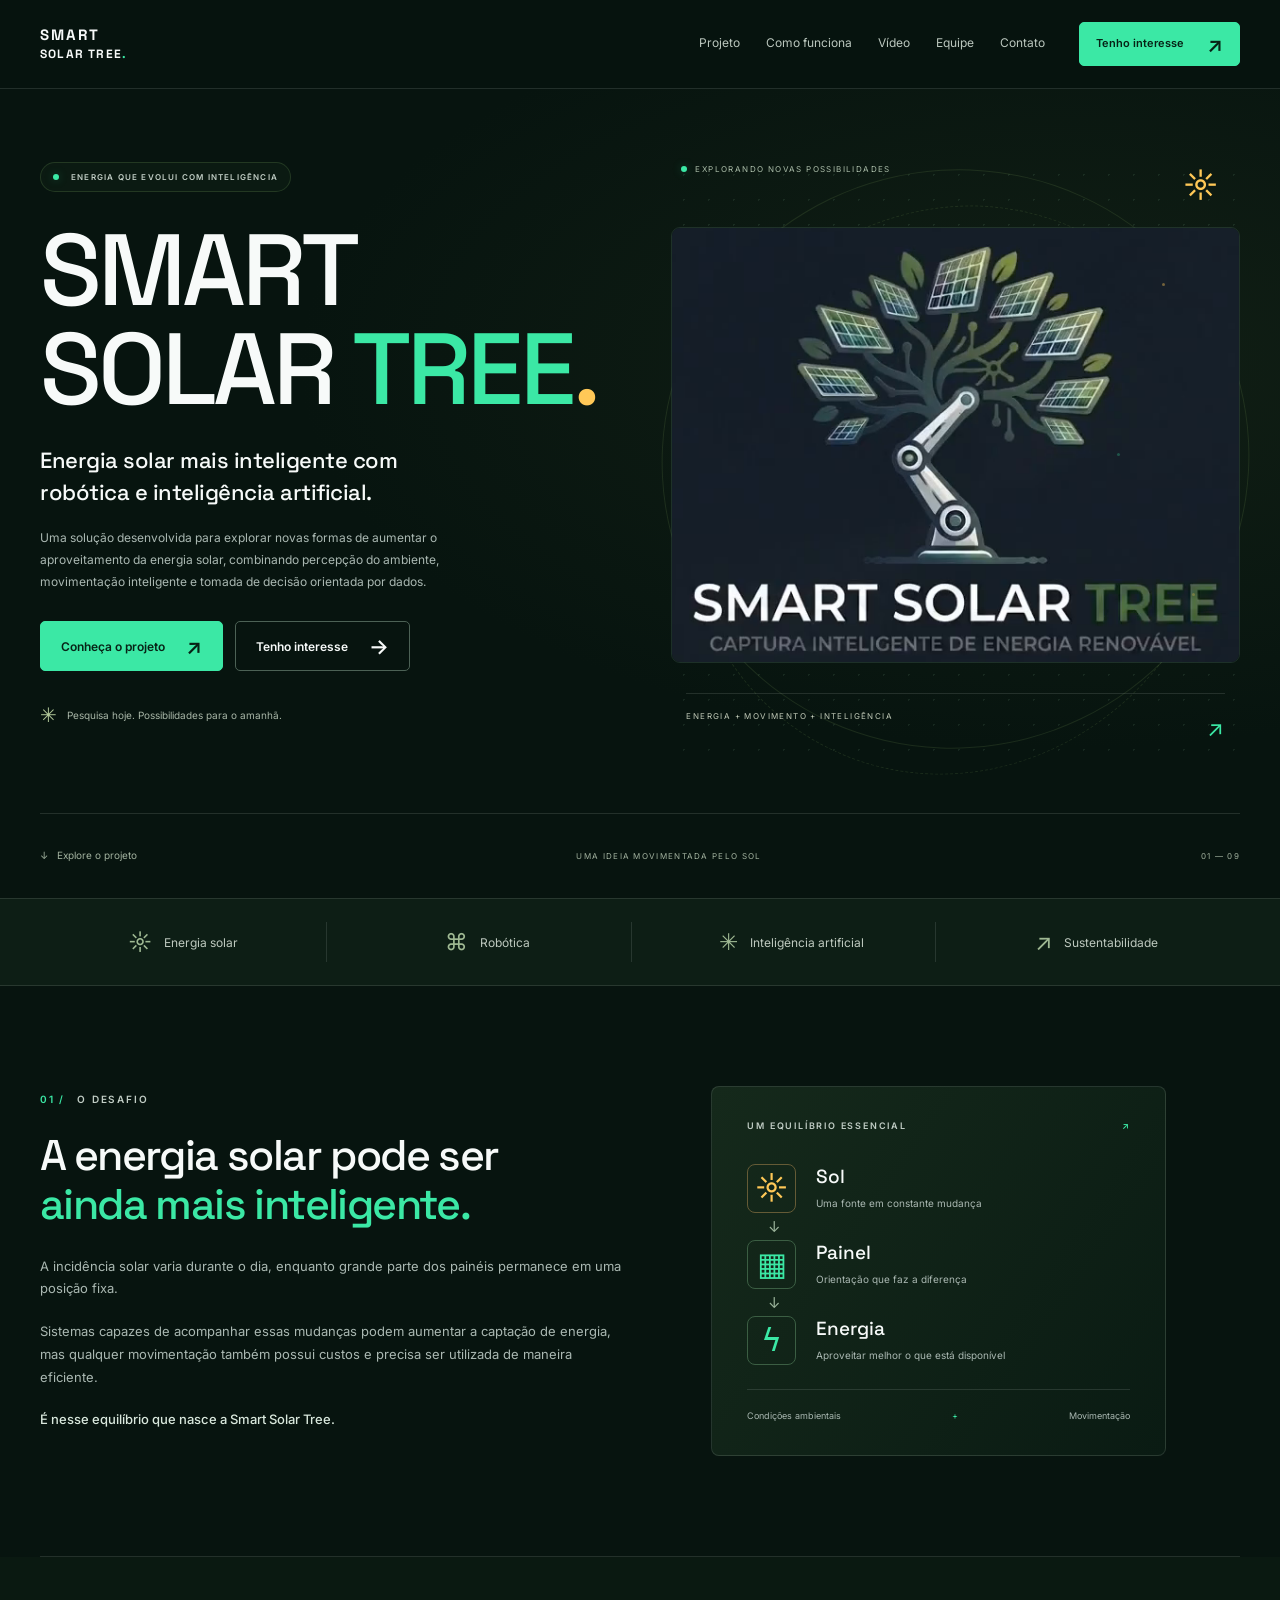
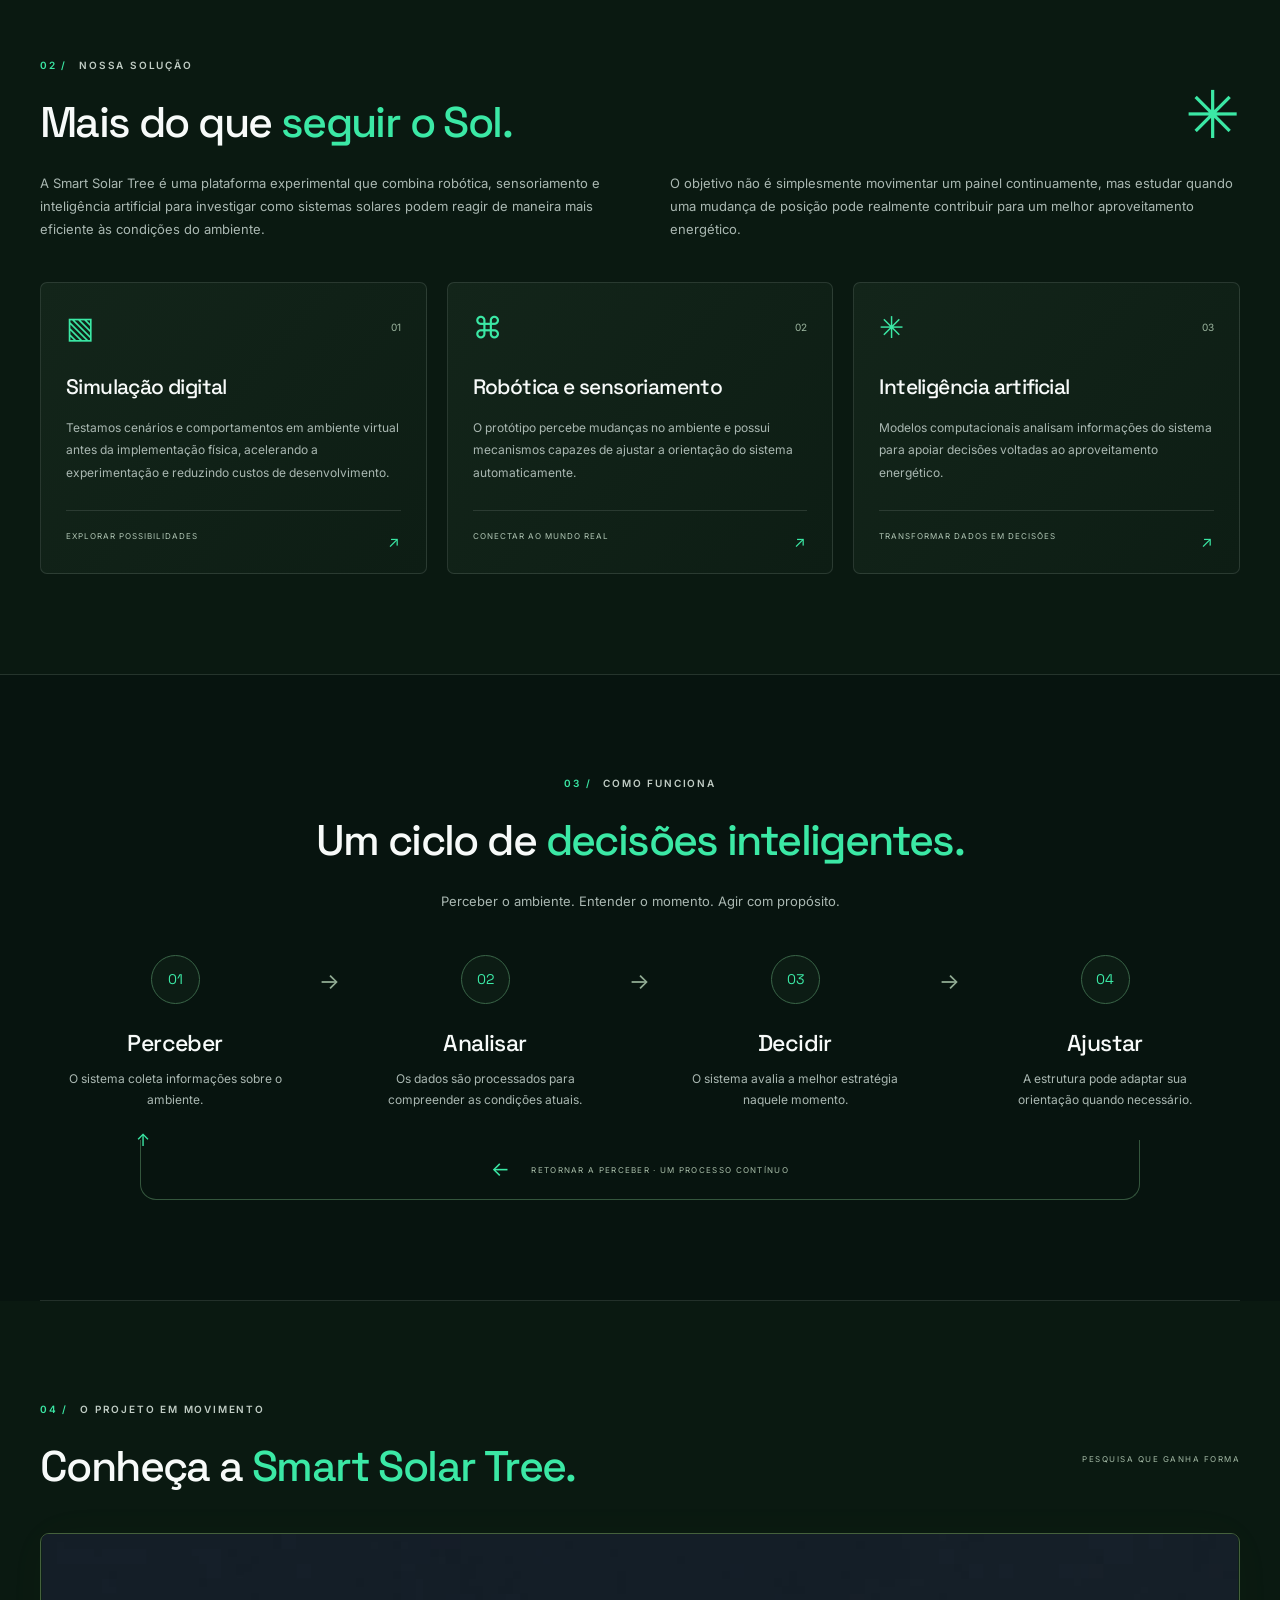
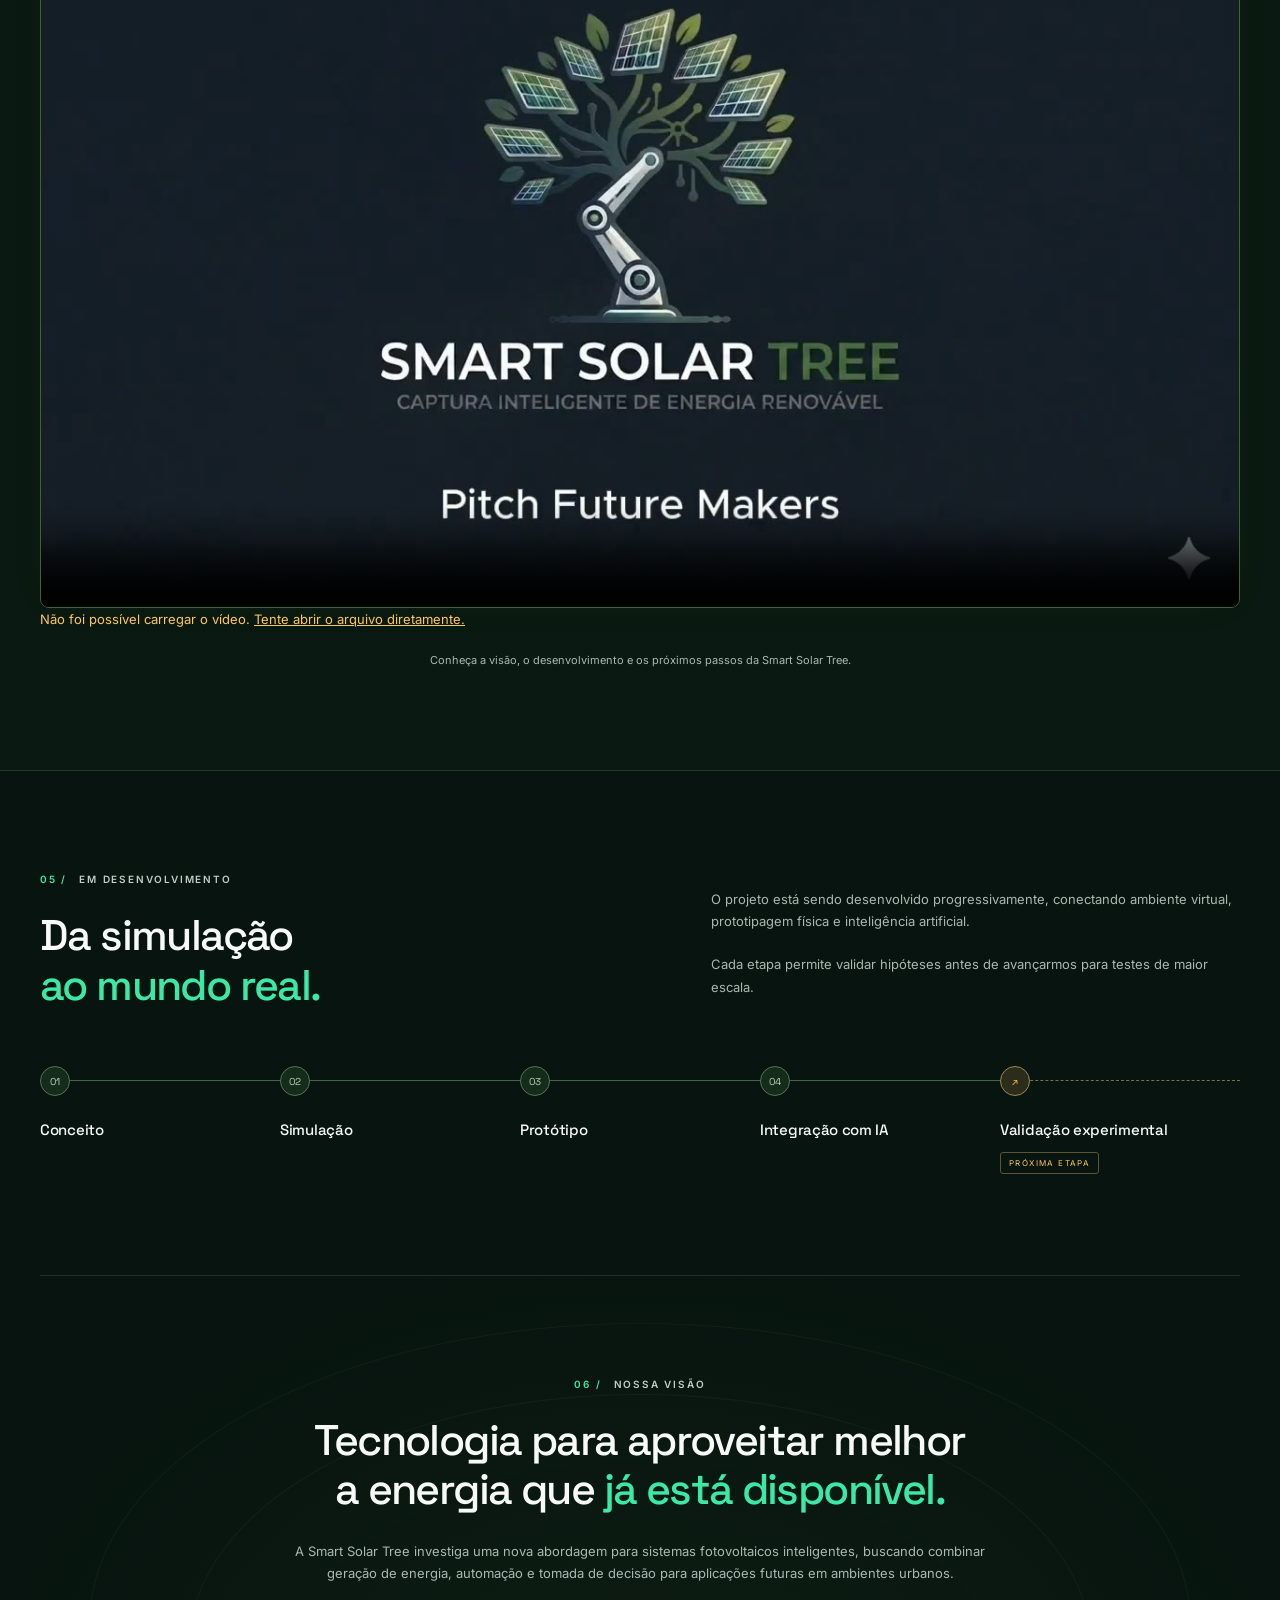
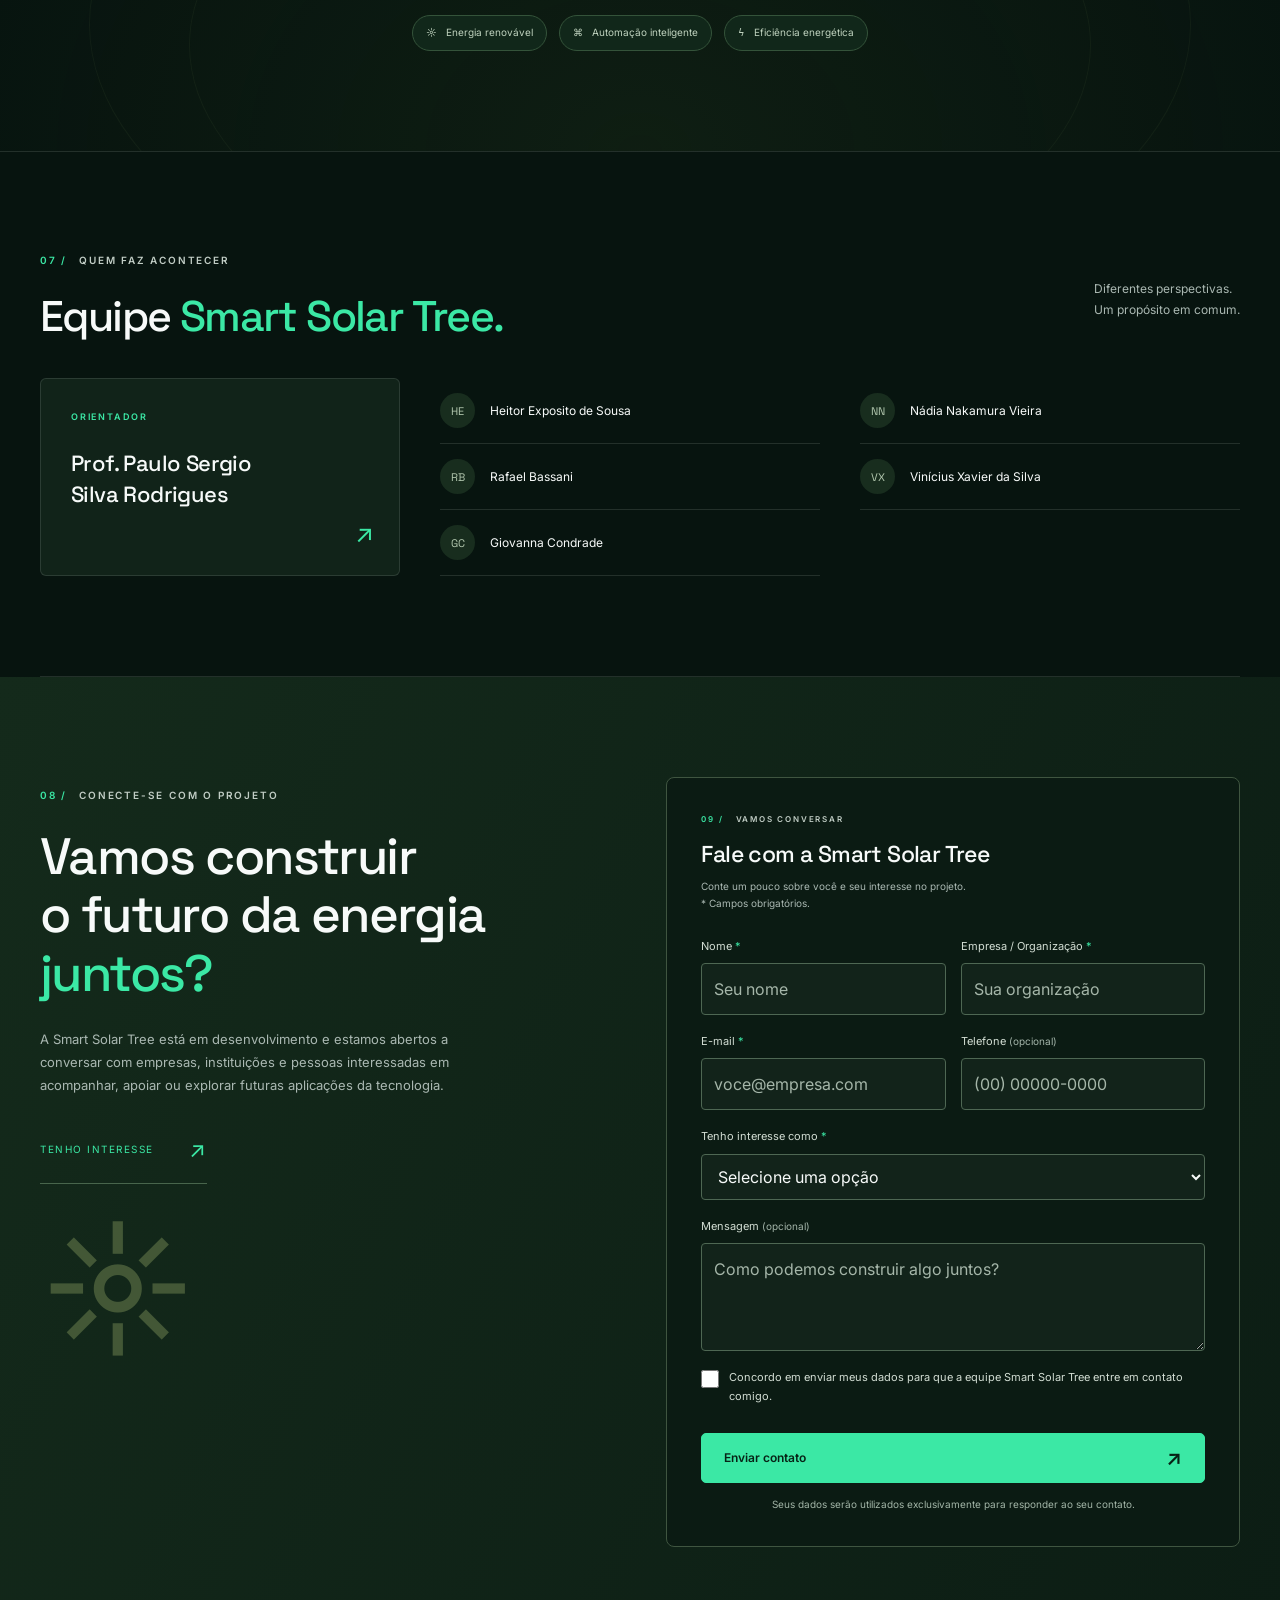
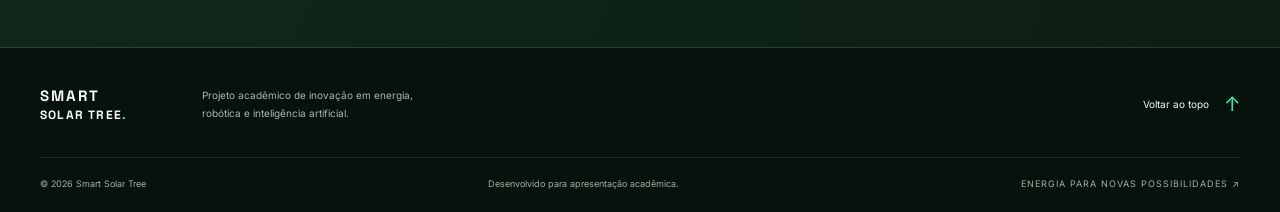
==== index.html @ 7d54960e "Adiciona landing page Smart Solar Tree" ====
<!doctype html><html lang="pt-BR"><head>
<meta name="robots" content="noindex">
<meta charset="utf-8"><meta name="viewport" content="width=device-width, initial-scale=1"><meta name="theme-color" content="#07140f"><title>Smart Solar Tree | Energia Solar Inteligente</title><meta name="description" content="Projeto de energia solar inteligente que combina robótica, sensoriamento e inteligência artificial."><meta property="og:title" content="Smart Solar Tree | Energia Solar Inteligente"><meta property="og:description" content="Energia solar mais inteligente com robótica e inteligência artificial."><meta property="og:type" content="website"><meta property="og:locale" content="pt_BR">
<link rel="preconnect" href="https://fonts.googleapis.com"><link rel="preconnect" href="https://fonts.gstatic.com" crossorigin><link href="https://fonts.googleapis.com/css2?family=Inter:wght@400;500;600;700&family=Space+Grotesk:wght@400;500;600;700&display=swap" rel="stylesheet"><link rel="stylesheet" href="styles.css"><script src="script.js" defer></script></head><body>
<a class="skip-link" href="#conteudo">Pular para o conteúdo</a><header class="header"><div class="container header-inner"><a class="brand" href="#inicio" aria-label="Smart Solar Tree — início">SMART<span>SOLAR TREE<b>.</b></span></a><button class="menu-toggle" aria-expanded="false" aria-controls="menu" aria-label="Abrir menu" hidden><span></span><span></span></button><nav id="menu" aria-label="Navegação principal"><a href="#projeto">Projeto</a><a href="#como-funciona">Como funciona</a><a href="#video">Vídeo</a><a href="#equipe">Equipe</a><a href="#contato">Contato</a><a class="button" href="#formulario">Tenho interesse <span aria-hidden="true">↗</span></a></nav></div></header>
<main id="conteudo"><section class="hero" id="inicio"><div class="container hero-grid"><div class="hero-copy"><div class="eyebrow pill"><span class="status-dot"></span> ENERGIA QUE EVOLUI COM INTELIGÊNCIA</div><h1>SMART<br>SOLAR <em>TREE<span class="solar-dot">.</span></em></h1><h2>Energia solar mais inteligente com robótica e inteligência artificial.</h2><p>Uma solução desenvolvida para explorar novas formas de aumentar o aproveitamento da energia solar, combinando percepção do ambiente, movimentação inteligente e tomada de decisão orientada por dados.</p><div class="hero-actions"><a class="button" href="#projeto">Conheça o projeto <span aria-hidden="true">↗</span></a><a class="button outline" href="#formulario">Tenho interesse <span aria-hidden="true">→</span></a></div><div class="hero-note"><span aria-hidden="true">✳</span> Pesquisa hoje. Possibilidades para o amanhã.</div></div><div class="hero-art"><div class="art-label"><span class="status-dot"></span> EXPLORANDO NOVAS POSSIBILIDADES</div><div class="orbit"></div><div class="orbit second"></div><span class="sun" aria-hidden="true">☼</span><img src="assets/logo.png" alt="Logo original Smart Solar Tree: árvore de painéis solares com braço robótico. Captura inteligente de energia renovável." width="600" height="460" fetchpriority="high"><div class="art-caption"><span>ENERGIA + MOVIMENTO + INTELIGÊNCIA</span><span aria-hidden="true">↗</span></div></div></div><div class="container hero-bottom"><a href="#projeto">↓ &nbsp; Explore o projeto</a><span>UMA IDEIA MOVIMENTADA PELO SOL</span><span>01 — 09</span></div></section>
<div class="principles"><div class="container"><span><i aria-hidden="true">☼</i> Energia solar</span><span><i aria-hidden="true">⌘</i> Robótica</span><span><i aria-hidden="true">✳</i> Inteligência artificial</span><span><i aria-hidden="true">↗</i> Sustentabilidade</span></div></div>
<section class="section container split" id="projeto"><div data-reveal><div class="eyebrow"><span>01 /</span> O DESAFIO</div><h2>A energia solar pode ser<br><em>ainda mais inteligente.</em></h2><p>A incidência solar varia durante o dia, enquanto grande parte dos painéis permanece em uma posição fixa.</p><p>Sistemas capazes de acompanhar essas mudanças podem aumentar a captação de energia, mas qualquer movimentação também possui custos e precisa ser utilizada de maneira eficiente.</p><p class="highlight">É nesse equilíbrio que nasce a Smart Solar Tree.</p></div><div class="diagram" data-reveal><div class="eyebrow">UM EQUILÍBRIO ESSENCIAL <span>↗</span></div><div class="node"><span class="node-icon yellow" aria-hidden="true">☼</span><div><strong>Sol</strong><small>Uma fonte em constante mudança</small></div></div><div class="diagram-arrow" aria-hidden="true">↓</div><div class="node"><span class="node-icon" aria-hidden="true">▦</span><div><strong>Painel</strong><small>Orientação que faz a diferença</small></div></div><div class="diagram-arrow" aria-hidden="true">↓</div><div class="node"><span class="node-icon" aria-hidden="true">ϟ</span><div><strong>Energia</strong><small>Aproveitar melhor o que está disponível</small></div></div><div class="diagram-foot">Condições ambientais <span>+</span> Movimentação</div><p class="sr-only">Condições ambientais e movimentação influenciam o resultado.</p></div></section>
<section class="section shaded" id="solucao"><div class="container"><div class="section-heading" data-reveal><div><div class="eyebrow"><span>02 /</span> NOSSA SOLUÇÃO</div><h2>Mais do que <em>seguir o Sol.</em></h2></div><span class="section-symbol" aria-hidden="true">✳</span></div><div class="solution-intro" data-reveal><p>A Smart Solar Tree é uma plataforma experimental que combina robótica, sensoriamento e inteligência artificial para investigar como sistemas solares podem reagir de maneira mais eficiente às condições do ambiente.</p><p>O objetivo não é simplesmente movimentar um painel continuamente, mas estudar quando uma mudança de posição pode realmente contribuir para um melhor aproveitamento energético.</p></div><div class="cards"><article class="card" data-reveal><div class="card-top"><span aria-hidden="true">▧</span><small>01</small></div><h3>Simulação digital</h3><p>Testamos cenários e comportamentos em ambiente virtual antes da implementação física, acelerando a experimentação e reduzindo custos de desenvolvimento.</p><div class="card-tag">EXPLORAR POSSIBILIDADES <span>↗</span></div></article><article class="card" data-reveal><div class="card-top"><span aria-hidden="true">⌘</span><small>02</small></div><h3>Robótica e sensoriamento</h3><p>O protótipo percebe mudanças no ambiente e possui mecanismos capazes de ajustar a orientação do sistema automaticamente.</p><div class="card-tag">CONECTAR AO MUNDO REAL <span>↗</span></div></article><article class="card" data-reveal><div class="card-top"><span aria-hidden="true">✳</span><small>03</small></div><h3>Inteligência artificial</h3><p>Modelos computacionais analisam informações do sistema para apoiar decisões voltadas ao aproveitamento energético.</p><div class="card-tag">TRANSFORMAR DADOS EM DECISÕES <span>↗</span></div></article></div></div></section>
<section class="section container" id="como-funciona"><div class="center" data-reveal><div class="eyebrow"><span>03 /</span> COMO FUNCIONA</div><h2>Um ciclo de <em>decisões inteligentes.</em></h2><p>Perceber o ambiente. Entender o momento. Agir com propósito.</p></div><div class="cycle" data-reveal><ol><li><span class="step-number">01</span><h3>Perceber</h3><p>O sistema coleta informações sobre o ambiente.</p></li><li><span class="step-number">02</span><h3>Analisar</h3><p>Os dados são processados para compreender as condições atuais.</p></li><li><span class="step-number">03</span><h3>Decidir</h3><p>O sistema avalia a melhor estratégia naquele momento.</p></li><li><span class="step-number">04</span><h3>Ajustar</h3><p>A estrutura pode adaptar sua orientação quando necessário.</p></li></ol><div class="cycle-return"><span aria-hidden="true">←</span> RETORNAR A PERCEBER · UM PROCESSO CONTÍNUO</div></div></section>
<section class="section shaded" id="video"><div class="container"><div class="section-heading" data-reveal><div><div class="eyebrow"><span>04 /</span> O PROJETO EM MOVIMENTO</div><h2>Conheça a <em>Smart Solar Tree.</em></h2></div><span class="small-label">PESQUISA QUE GANHA FORMA</span></div><div class="video-frame" data-reveal><video id="project-video" controls preload="metadata" playsinline poster="assets/images/video-poster.jpg" aria-label="Vídeo de apresentação da Smart Solar Tree"><source src="assets/smart-solar-tree.mp4" type="video/mp4">Seu navegador não suporta vídeo HTML5. <a href="assets/smart-solar-tree.mp4">Abra o vídeo.</a></video></div><p id="video-error" role="status" hidden>Não foi possível carregar o vídeo. <a href="assets/smart-solar-tree.mp4">Tente abrir o arquivo diretamente.</a></p><p class="video-caption">Conheça a visão, o desenvolvimento e os próximos passos da Smart Solar Tree.</p></div></section>
<section class="section container" id="desenvolvimento"><div class="split" data-reveal><div><div class="eyebrow"><span>05 /</span> EM DESENVOLVIMENTO</div><h2>Da simulação<br><em>ao mundo real.</em></h2></div><div><p>O projeto está sendo desenvolvido progressivamente, conectando ambiente virtual, prototipagem física e inteligência artificial.</p><p>Cada etapa permite validar hipóteses antes de avançarmos para testes de maior escala.</p></div></div><ol class="timeline" data-reveal><li><span>01</span><h3>Conceito</h3></li><li><span>02</span><h3>Simulação</h3></li><li><span>03</span><h3>Protótipo</h3></li><li><span>04</span><h3>Integração com IA</h3></li><li class="next"><span>↗</span><h3>Validação experimental</h3><small>PRÓXIMA ETAPA</small></li></ol></section>
<section class="vision section"><div class="container center" data-reveal><div class="eyebrow"><span>06 /</span> NOSSA VISÃO</div><h2>Tecnologia para aproveitar melhor<br>a energia que <em>já está disponível.</em></h2><p>A Smart Solar Tree investiga uma nova abordagem para sistemas fotovoltaicos inteligentes, buscando combinar geração de energia, automação e tomada de decisão para aplicações futuras em ambientes urbanos.</p><div class="vision-tags"><span>☼ &nbsp; Energia renovável</span><span>⌘ &nbsp; Automação inteligente</span><span>ϟ &nbsp; Eficiência energética</span></div></div></section>
<section class="section container" id="equipe"><div class="section-heading" data-reveal><div><div class="eyebrow"><span>07 /</span> QUEM FAZ ACONTECER</div><h2>Equipe <em>Smart Solar Tree.</em></h2></div><p class="team-subtitle">Diferentes perspectivas.<br>Um propósito em comum.</p></div><div class="team-grid" data-reveal><div class="advisor"><span class="eyebrow">ORIENTADOR</span><h3>Prof. Paulo Sergio<br>Silva Rodrigues</h3><span class="advisor-mark" aria-hidden="true">↗</span></div><ul class="members"><li><span aria-hidden="true">HE</span>Heitor Exposito de Sousa</li><li><span aria-hidden="true">NN</span>Nádia Nakamura Vieira</li><li><span aria-hidden="true">RB</span>Rafael Bassani</li><li><span aria-hidden="true">VX</span>Vinícius Xavier da Silva</li><li><span aria-hidden="true">GC</span>Giovanna Condrade</li></ul></div></section>
<section class="section contact-section" id="contato"><div class="container contact-grid"><div class="contact-copy" data-reveal><div class="eyebrow"><span>08 /</span> CONECTE-SE COM O PROJETO</div><h2>Vamos construir<br>o futuro da energia<br><em>juntos?</em></h2><p>A Smart Solar Tree está em desenvolvimento e estamos abertos a conversar com empresas, instituições e pessoas interessadas em acompanhar, apoiar ou explorar futuras aplicações da tecnologia.</p><a class="contact-link" href="#formulario">TENHO INTERESSE <span aria-hidden="true">↗</span></a><div class="contact-decoration" aria-hidden="true">☼</div></div>
<form id="formulario" action="https://formsubmit.co/optimizasavings@gmail.com" method="POST" class="contact-form"><div class="eyebrow"><span>09 /</span> VAMOS CONVERSAR</div><h3>Fale com a Smart Solar Tree</h3><p class="form-note">Conte um pouco sobre você e seu interesse no projeto.<br>* Campos obrigatórios.</p><input type="hidden" name="_subject" value="Novo contato - Smart Solar Tree"><input type="hidden" name="_template" value="table"><input type="hidden" name="_captcha" value="false"><div class="honeypot" aria-hidden="true"><label for="website">Deixe este campo vazio</label><input id="website" name="_honey" type="text" tabindex="-1" autocomplete="off"></div>
<div class="form-row"><div class="field"><label for="nome">Nome <span>*</span></label><input id="nome" name="Nome" autocomplete="name" placeholder="Seu nome" required maxlength="120"></div><div class="field"><label for="empresa">Empresa / Organização <span>*</span></label><input id="empresa" name="Organização" autocomplete="organization" placeholder="Sua organização" required maxlength="160"></div></div>
<div class="form-row"><div class="field"><label for="email">E-mail <span>*</span></label><input id="email" type="email" name="email" autocomplete="email" placeholder="voce@empresa.com" required maxlength="254"></div><div class="field"><label for="telefone">Telefone <small>(opcional)</small></label><input id="telefone" type="tel" name="Telefone" autocomplete="tel" placeholder="(00) 00000-0000" maxlength="30"></div></div>
<div class="field"><label for="interesse">Tenho interesse como <span>*</span></label><select id="interesse" name="Interesse" required><option value="" disabled selected>Selecione uma opção</option><option value="Parceiro">Parceiro</option><option value="Cliente">Cliente</option></select></div><div class="field"><label for="mensagem">Mensagem <small>(opcional)</small></label><textarea id="mensagem" name="Mensagem" rows="3" placeholder="Como podemos construir algo juntos?" maxlength="5000"></textarea></div>
<label class="consent" for="consentimento"><input type="checkbox" id="consentimento" name="Consentimento" value="Autorizo contato da equipe Smart Solar Tree" required><span>Concordo em enviar meus dados para que a equipe Smart Solar Tree entre em contato comigo.</span></label><button class="button submit-button" type="submit"><span>Enviar contato</span><span aria-hidden="true">↗</span></button><p class="privacy-note">Seus dados serão utilizados exclusivamente para responder ao seu contato.</p><p id="form-status" role="status" aria-live="polite" tabindex="-1" hidden></p></form></div></section>
</main><footer class="footer"><div class="container"><div class="footer-main"><a class="brand" href="#inicio">SMART<span>SOLAR TREE<b>.</b></span></a><p>Projeto acadêmico de inovação em energia,<br>robótica e inteligência artificial.</p><a class="back-top" href="#inicio">Voltar ao topo <span aria-hidden="true">↑</span></a></div><div class="footer-bottom"><span>© <span id="year">2026</span> Smart Solar Tree</span><span>Desenvolvido para apresentação acadêmica.</span><span>ENERGIA PARA NOVAS POSSIBILIDADES ↗</span></div></div></footer></body></html>
---- styles.css ----
﻿/* Identidade e layout mobile-first. Sem dependências de CSS. */
:root{--bg:#07140f;--green:#3be8a5;--yellow:#ffc857;--text:#f7faf9;--muted:#aab8b2;--line:#aab8b22b;--heading:'Space Grotesk',sans-serif}*{box-sizing:border-box}html{scroll-behavior:smooth;scroll-padding-top:100px}body{margin:0;background:var(--bg);color:var(--text);font:15px/1.75 'Inter',sans-serif}a{color:inherit;text-decoration:none}button,input,select,textarea{font:inherit}button{cursor:pointer}img,video{max-width:100%;display:block}button:disabled{cursor:wait;opacity:.65}::selection{background:var(--green);color:var(--bg)}:focus-visible{outline:2px solid var(--yellow);outline-offset:5px}[hidden]{display:none!important}.container{width:min(1200px,calc(100% - 40px));margin-inline:auto}.section{padding-block:76px;border-bottom:1px solid var(--line)}h1,h2,h3,p{margin-top:0}h1,h2,h3{font-family:var(--heading);line-height:1.15}h2{font-size:clamp(30px,3.35vw,45px);font-weight:500;letter-spacing:-1.6px;margin-bottom:25px}h3{font-size:22px;font-weight:500;letter-spacing:-.6px}p{color:var(--muted);margin-bottom:20px}em{font-style:normal;color:var(--green)}.eyebrow{font-size:10px;letter-spacing:1.8px;font-weight:600;display:flex;align-items:center;gap:12px;margin-bottom:23px;color:#c1cdc5}.eyebrow>span{color:var(--green)}.button{display:inline-flex;align-items:center;justify-content:space-between;gap:23px;min-height:50px;padding:12px 22px;background:var(--green);color:#072316;border:1px solid var(--green);border-radius:5px;font-weight:600;font-size:13px;transition:background .2s,transform .2s,box-shadow .2s}.button:hover{background:#77efbb;box-shadow:0 0 24px #3be8a51a;transform:translateY(-2px)}.button span[aria-hidden]{font-size:21px;line-height:1}.outline{background:transparent;color:var(--text);border-color:#4c6155}.outline:hover{background:#172e20}.skip-link{position:fixed;top:-100px;left:20px;padding:12px;background:var(--yellow);color:#07140f;z-index:100}.skip-link:focus{top:10px}.sr-only{position:absolute;width:1px;height:1px;overflow:hidden;clip-path:inset(50%)}
/* Navegação */
.header{position:sticky;top:0;z-index:30;border-bottom:1px solid var(--line);background:#07140ff5;backdrop-filter:blur(12px)}.header-inner{min-height:84px;display:flex;align-items:center;justify-content:space-between;flex-wrap:wrap}.brand{font:700 15px/1.1 var(--heading);letter-spacing:2px}.brand>span{display:block;font-size:12px;letter-spacing:1.2px;margin-top:5px}.brand b{color:var(--green)}.menu-toggle{width:44px;height:44px;background:transparent;border:1px solid var(--line);border-radius:4px;display:grid;place-content:center;gap:6px}.menu-toggle span{height:1px;width:19px;background:var(--text);transition:transform .2s}.menu-toggle[aria-expanded=true] span:first-child{transform:translateY(3.5px) rotate(45deg)}.menu-toggle[aria-expanded=true] span:last-child{transform:translateY(-3.5px) rotate(-45deg)}nav{width:100%;display:flex;flex-direction:column;gap:5px;padding:15px 0 22px}nav>a{padding:10px 0;color:#bbc7be;font-size:12px;min-height:44px}nav>a:hover{color:var(--green)}nav .button{color:#072316;padding:9px 16px;margin-top:8px}body.js nav:not(.is-open){display:none}
/* Hero: o logo original mantém cores e proporções. */
.hero{position:relative;overflow:hidden;background:radial-gradient(ellipse at 83% 34%,#26352055,transparent 51%)}.hero-grid{display:grid;gap:18px;padding-top:49px}.pill{border:1px solid #46663d66;background:#18301c44;border-radius:30px;padding:7px 11px;width:fit-content;font-size:8px;letter-spacing:1.2px}.status-dot{display:inline-block;width:6px;height:6px;background:var(--green);border-radius:50%;box-shadow:0 0 10px #3be8a540;flex-shrink:0}.hero h1{font-size:clamp(58px,7.9vw,105px);font-weight:500;line-height:.98;letter-spacing:-4px;margin:29px 0 26px}.solar-dot{color:var(--yellow)}.hero h2{font-size:21px;line-height:1.45;letter-spacing:-.5px;max-width:470px;margin-bottom:18px}.hero-copy>p{font-size:13px;line-height:1.85;max-width:465px}.hero-actions{display:flex;gap:12px;flex-wrap:wrap;margin-top:28px}.hero-actions .button{padding-inline:16px;font-size:12px;gap:13px}.hero-note{margin-top:27px;color:#a8b6a7;font-size:10px;display:flex;align-items:center;gap:10px}.hero-note>span{color:#b1c798;font-size:20px}.hero-art{position:relative;min-width:0;align-self:center;margin-top:25px;padding:55px 0 10px;background-image:radial-gradient(#78a78422 1px,transparent 1px);background-size:25px 25px}.hero-art>img{position:relative;width:100%;height:auto;border-radius:9px;border:1px solid #3d574c66}.art-label{font-size:8px;letter-spacing:1.4px;display:flex;gap:8px;align-items:center;position:absolute;top:0;left:10px;color:#abbda9}.art-caption{position:relative;display:flex;justify-content:space-between;border-top:1px solid var(--line);padding-top:15px;margin:30px 15px 0;font-size:8px;letter-spacing:1.4px;color:#c0c9b7}.art-caption>span:last-child{font-size:22px;color:var(--green)}.orbit{position:absolute;inset:8px -10px 10px;border:1px solid #7395542e;border-radius:50%;transform:rotate(-20deg);pointer-events:none}.orbit.second{inset:40px 17px -20px;transform:rotate(25deg);border-style:dashed}.sun{position:absolute;right:22px;top:6px;color:var(--yellow);font-size:34px;line-height:1}.hero-bottom{border-top:1px solid var(--line);display:flex;align-items:center;justify-content:space-between;margin-top:40px;padding-block:20px;font-size:8px;letter-spacing:1.3px;color:#a2b29f}.hero-bottom a{font-size:10px;letter-spacing:0;display:flex;align-items:center;min-height:44px}.hero-bottom>span:nth-child(2){display:none}.principles{border-block:1px solid var(--line);background:#0d1e15}.principles .container{display:grid;grid-template-columns:1fr 1fr;gap:17px;padding-block:23px}.principles .container>span{font-size:11px;color:#bec9bf;display:flex;align-items:center;gap:12px}.principles i{font-style:normal;color:#9fb993;font-size:23px}
/* Cards e representações conceituais */
.split{display:grid;gap:35px}.highlight{color:#d9e8dd;font-weight:500}.diagram{border:1px solid var(--line);border-radius:8px;background:linear-gradient(125deg,#15291b,#0a1b13);padding:27px}.diagram>.eyebrow{justify-content:space-between;margin-bottom:30px;font-size:9px}.node{display:flex;gap:20px;align-items:center}.node-icon{width:49px;height:49px;display:grid;place-content:center;border:1px solid #3b5e43;border-radius:8px;color:var(--green);font-size:32px;flex-shrink:0}.node-icon.yellow{color:var(--yellow);border-color:#655b36}.node strong{display:block;font:500 19px var(--heading)}.node small{display:block;font-size:10px;color:var(--muted);margin-top:6px}.diagram-arrow{margin:3px 0 3px 21px;color:#9bb49b;line-height:1.4}.diagram-foot{border-top:1px solid var(--line);margin-top:24px;padding-top:18px;color:var(--muted);font-size:9px;display:flex;justify-content:space-between;gap:8px}.diagram-foot span{color:var(--green)}.shaded{background:#0a1911}.section-heading{display:flex;justify-content:space-between;gap:22px;align-items:center}.section-symbol{font-size:66px;color:var(--green);display:none}.solution-intro{display:grid;margin-bottom:22px}.cards{display:grid;gap:16px}.card{padding:29px 25px 0;background:linear-gradient(130deg,#13251a,#0d1d14);border:1px solid var(--line);border-radius:7px;display:flex;flex-direction:column;transition:border-color .2s,transform .2s}.card:hover{transform:translateY(-4px);border-color:#467555}.card-top{display:flex;justify-content:space-between;align-items:center;margin-bottom:33px;color:#9cb59f}.card-top>span{color:var(--green);font-size:30px;line-height:1}.card-top small{font-size:10px}.card h3{font-size:21px;margin-bottom:17px}.card p{font-size:12px;line-height:1.9;margin-bottom:25px}.card-tag{margin-top:auto;border-top:1px solid var(--line);padding-block:18px;display:flex;justify-content:space-between;gap:8px;font-size:8px;letter-spacing:1px;color:#b0c5b4}.card-tag span{font-size:15px;color:var(--green)}.center{text-align:center}.center .eyebrow{justify-content:center}.center>p{font-size:13px}.cycle{margin-top:42px}.cycle ol{list-style:none;margin:0;padding:0;display:grid;gap:29px}.cycle li{position:relative;padding:0 0 0 60px}.step-number{position:absolute;left:0;top:0;width:40px;height:40px;border:1px solid #3a6548;border-radius:50%;color:var(--green);display:grid;place-content:center;font:14px var(--heading);background:#0c1c14}.cycle li:not(:last-child):after{content:'↓';position:absolute;left:16px;top:54px;color:#92ad95}.cycle h3{margin-bottom:12px}.cycle p{font-size:12px;max-width:220px}.cycle-return{position:relative;border:1px solid #34563d;border-top:0;border-radius:0 0 16px 16px;margin:8px 20px 0;padding:12px 17px;display:flex;gap:20px;justify-content:center;align-items:center;color:#a8bda8;font-size:8px;letter-spacing:1.3px}.cycle-return:before{content:'↑';position:absolute;left:-5px;top:-14px;color:var(--green);font-size:17px}.cycle-return>span{color:var(--green);font-size:20px}.small-label{font-size:8px;letter-spacing:1.5px;color:#a4baa6;display:none}.video-frame{aspect-ratio:16/9;background:#0d2117;border:1px solid #45613c;border-radius:9px;overflow:hidden;box-shadow:0 0 50px #b8c05c06;margin-top:17px}.video-frame video{width:100%;height:100%;object-fit:contain}.video-caption{font-size:11px;text-align:center;margin:18px 0 0}#video-error{font-size:13px;color:var(--yellow)}#video-error a{text-decoration:underline}
.timeline{list-style:none;margin:32px 0 0;padding:0;display:grid}.timeline li{position:relative;border-left:1px solid #466448;padding:0 0 29px 33px;margin-left:15px}.timeline li>span{position:absolute;top:0;left:-15px;width:30px;height:30px;display:grid;place-content:center;background:#152b1b;border:1px solid #517751;border-radius:50%;font:10px var(--heading);color:#b5d1b4}.timeline h3{padding-top:5px;font-size:16px;letter-spacing:-.3px;margin-bottom:10px}.timeline .next{border-color:transparent}.timeline .next>span{color:var(--yellow);border-color:#9f8651;background:#2b2c19}.timeline small{font-size:8px;letter-spacing:1.4px;color:var(--yellow);padding:5px 8px;border:1px solid #5e5432;border-radius:3px}.vision{position:relative;background:radial-gradient(ellipse at 50% 100%,#314a222e,transparent 75%);overflow:hidden}.vision:before,.vision:after{content:'';position:absolute;width:900px;height:500px;border:1px solid #7b8e5615;border-radius:50%;left:50%;top:25%;transform:translateX(-50%);pointer-events:none}.vision:after{width:1100px;height:600px;top:10%}.vision .container{position:relative;z-index:1}.vision p{max-width:715px;margin:0 auto 30px;font-size:13px}.vision-tags{display:flex;justify-content:center;flex-wrap:wrap;gap:12px}.vision-tags>span{font-size:10px;padding:8px 13px;border:1px solid #34533a;border-radius:30px;background:#11271a;color:#bfd2be}.team-subtitle{display:none;font-size:12px}.team-grid{display:grid;gap:24px;margin-top:12px}.advisor{position:relative;border:1px solid var(--line);padding:30px;border-radius:6px;background:#112319}.advisor .eyebrow{font-size:9px;color:var(--green)}.advisor h3{font-size:22px;line-height:1.4;margin-bottom:30px}.advisor-mark{position:absolute;right:25px;bottom:20px;color:var(--green);font-size:25px}.members{list-style:none;padding:0;margin:0;display:grid}.members li{display:flex;gap:15px;align-items:center;padding:15px 0;border-bottom:1px solid var(--line);font-size:12px}.members li>span{width:35px;height:35px;flex-shrink:0;border-radius:50%;background:#182d1e;display:grid;place-content:center;color:#b2c7ae;font:11px var(--heading)}
/* Formulário: campos grandes para toque e foco visível. */
.contact-section{background:linear-gradient(115deg,#142a1b,#0c1d14)}.contact-grid{display:grid;gap:32px}.contact-copy h2{font-size:clamp(37px,4vw,54px);line-height:1.14}.contact-copy>p{font-size:13px;max-width:420px}.contact-link{display:inline-flex;gap:35px;align-items:center;color:var(--green);font-size:10px;letter-spacing:1.5px;padding-block:14px;border-bottom:1px solid #48654c}.contact-link span{font-size:22px}.contact-decoration{display:none;font-size:150px;color:#82965b70;line-height:1;margin-top:30px}.contact-form{padding:27px 22px;border:1px solid #3f5540;border-radius:8px;background:#0b1b13;scroll-margin-top:100px;min-width:0}.contact-form .eyebrow{font-size:8px;margin-bottom:15px}.contact-form h3{font-size:23px;margin-bottom:10px}.form-note{font-size:10px;margin-bottom:24px}.form-row{display:grid}.field{display:flex;flex-direction:column;gap:7px;margin-bottom:17px;min-width:0}label{font-size:11px;color:#d3ded4}.field label>span{color:var(--green)}label small{font-size:10px;color:#a4b5aa}input:not([type=checkbox]),select,textarea{width:100%;min-width:0;border:1px solid #4e6753;border-radius:4px;background:#12231a;color:var(--text);padding:11px 12px;font-size:16px;min-height:46px}input::placeholder,textarea::placeholder{color:#a5b6a9;opacity:1}textarea{resize:vertical}select{color-scheme:dark}.consent{display:flex;gap:10px;align-items:flex-start;font-size:11px;line-height:1.7;margin:2px 0 21px;cursor:pointer;min-height:44px}.consent input{accent-color:var(--green);width:18px;height:18px;flex-shrink:0;margin:2px 0 0}.submit-button{width:100%;font-size:12px}.privacy-note{font-size:10px;line-height:1.6;margin:13px 0 0;text-align:center;color:#a2b5a7}.honeypot{position:absolute;width:1px;height:1px;overflow:hidden;clip-path:inset(50%)}#form-status{padding:15px;border:1px solid #5b825b;background:#163020;color:#d6e9d8;border-radius:4px;font-size:12px;margin:20px 0 0}#form-status.error{background:#35271c;border-color:#997343;color:#ffdfa1}.footer{padding:35px 0 20px;background:#07120d}.footer-main{display:flex;flex-wrap:wrap;align-items:center;gap:25px;padding-bottom:30px}.footer-main p{font-size:10px;margin:0}.back-top{font-size:10px;margin-left:auto;display:flex;align-items:center;gap:15px;min-height:44px}.back-top span{color:var(--green);font-size:20px}.footer-bottom{display:flex;justify-content:space-between;flex-wrap:wrap;gap:10px;border-top:1px solid var(--line);padding-top:18px;color:#a0b0a3;font-size:8px}.footer-bottom>span:last-child{letter-spacing:1px}
@media(min-width:600px){.container{width:min(1200px,calc(100% - 64px))}.form-row{grid-template-columns:1fr 1fr;gap:15px}.principles .container{grid-template-columns:repeat(4,1fr)}.principles .container>span{font-size:10px}.hero-bottom>span:nth-child(2){display:block}.hero-art{max-width:570px;width:100%;margin-inline:auto}.members{grid-template-columns:1fr 1fr;column-gap:25px}.section-symbol,.small-label{display:block}.contact-form{padding:32px}}
@media(min-width:900px){.section{padding-block:100px}.header-inner{min-height:88px;flex-wrap:nowrap}body.js .menu-toggle{display:none!important}body.js nav:not(.is-open),nav{display:flex;flex-direction:row;width:auto;align-items:center;gap:26px;padding:0}nav .button{margin:0 0 0 8px;min-height:44px;font-size:11px}.hero-grid{grid-template-columns:1.04fr 1fr;align-items:center;gap:40px;padding-top:48px;padding-bottom:55px;min-height:650px}.hero-copy{position:relative;z-index:1}.hero-copy>p{font-size:12px;max-width:425px}.hero h2{font-size:22px;max-width:450px}.hero-note{margin-top:27px}.hero-bottom{margin-top:0}.hero-actions .button{padding-inline:20px;gap:21px}.pill{font-size:8px;padding-inline:12px}.hero-art{padding-top:65px}.principles .container{padding-block:23px}.principles .container>span{font-size:12px;justify-content:center;border-right:1px solid var(--line)}.principles .container>span:last-child{border:0}.split{grid-template-columns:1.1fr 1fr;gap:90px;align-items:center}.split p{font-size:13px}.diagram{max-width:455px;padding:31px 35px}.solution-intro{grid-template-columns:1fr 1fr;gap:60px}.solution-intro p{font-size:13px}.cards{grid-template-columns:repeat(3,1fr);gap:20px}.cycle ol{grid-template-columns:repeat(4,1fr);gap:40px}.cycle li{padding:0;text-align:center}.step-number{position:relative;margin:0 auto 26px;width:49px;height:49px}.cycle li:not(:last-child):after{content:'→';left:auto;right:-30px;top:7px;font-size:22px}.cycle p{margin-inline:auto}.cycle-return{margin:10px 100px 0;padding-block:12px}.cycle h3{font-size:23px}.timeline{grid-template-columns:repeat(5,1fr);margin-top:45px}.timeline li{border-left:0;border-top:1px solid #466448;padding:35px 15px 0 0;margin:0}.timeline li>span{top:-15px;left:0}.timeline .next{border-top:1px dashed #7c713f}.timeline h3{font-size:15px}.team-subtitle{display:block}.team-grid{grid-template-columns:.9fr 2fr;gap:40px}.members{column-gap:40px}.contact-grid{grid-template-columns:1fr 1.05fr;gap:80px}.contact-decoration{display:block}.contact-form{padding:34px}.contact-copy{padding-top:10px}.footer-main p{margin-left:50px}.footer-bottom{font-size:9px}}
@media(min-width:1500px){.hero-grid{min-height:740px}.hero h1{font-size:100px}.hero-copy>p{font-size:14px;max-width:480px}.hero h2{font-size:24px}.hero-note{font-size:11px}}
/* Melhoria progressiva: sem JS, o conteúdo permanece visível. */
@media(prefers-reduced-motion:no-preference){.reveal-ready{opacity:0;transform:translateY(18px);transition:opacity .65s,transform .65s}.reveal-ready.is-visible{opacity:1;transform:none}.hero-art .status-dot{animation:pulse 4s ease-in-out infinite}.hero:after{content:'';position:absolute;width:3px;height:3px;right:9%;top:24%;background:#ffc85766;border-radius:50%;box-shadow:-45px 170px #3be8a544,30px 310px #ffc85744;animation:drift 9s ease-in-out infinite;pointer-events:none}@keyframes pulse{50%{opacity:.4}}@keyframes drift{50%{transform:translateY(-15px);opacity:.3}}}
@media(prefers-reduced-motion:reduce){html{scroll-behavior:auto}*,*:before,*:after{animation:none!important;transition:none!important}}
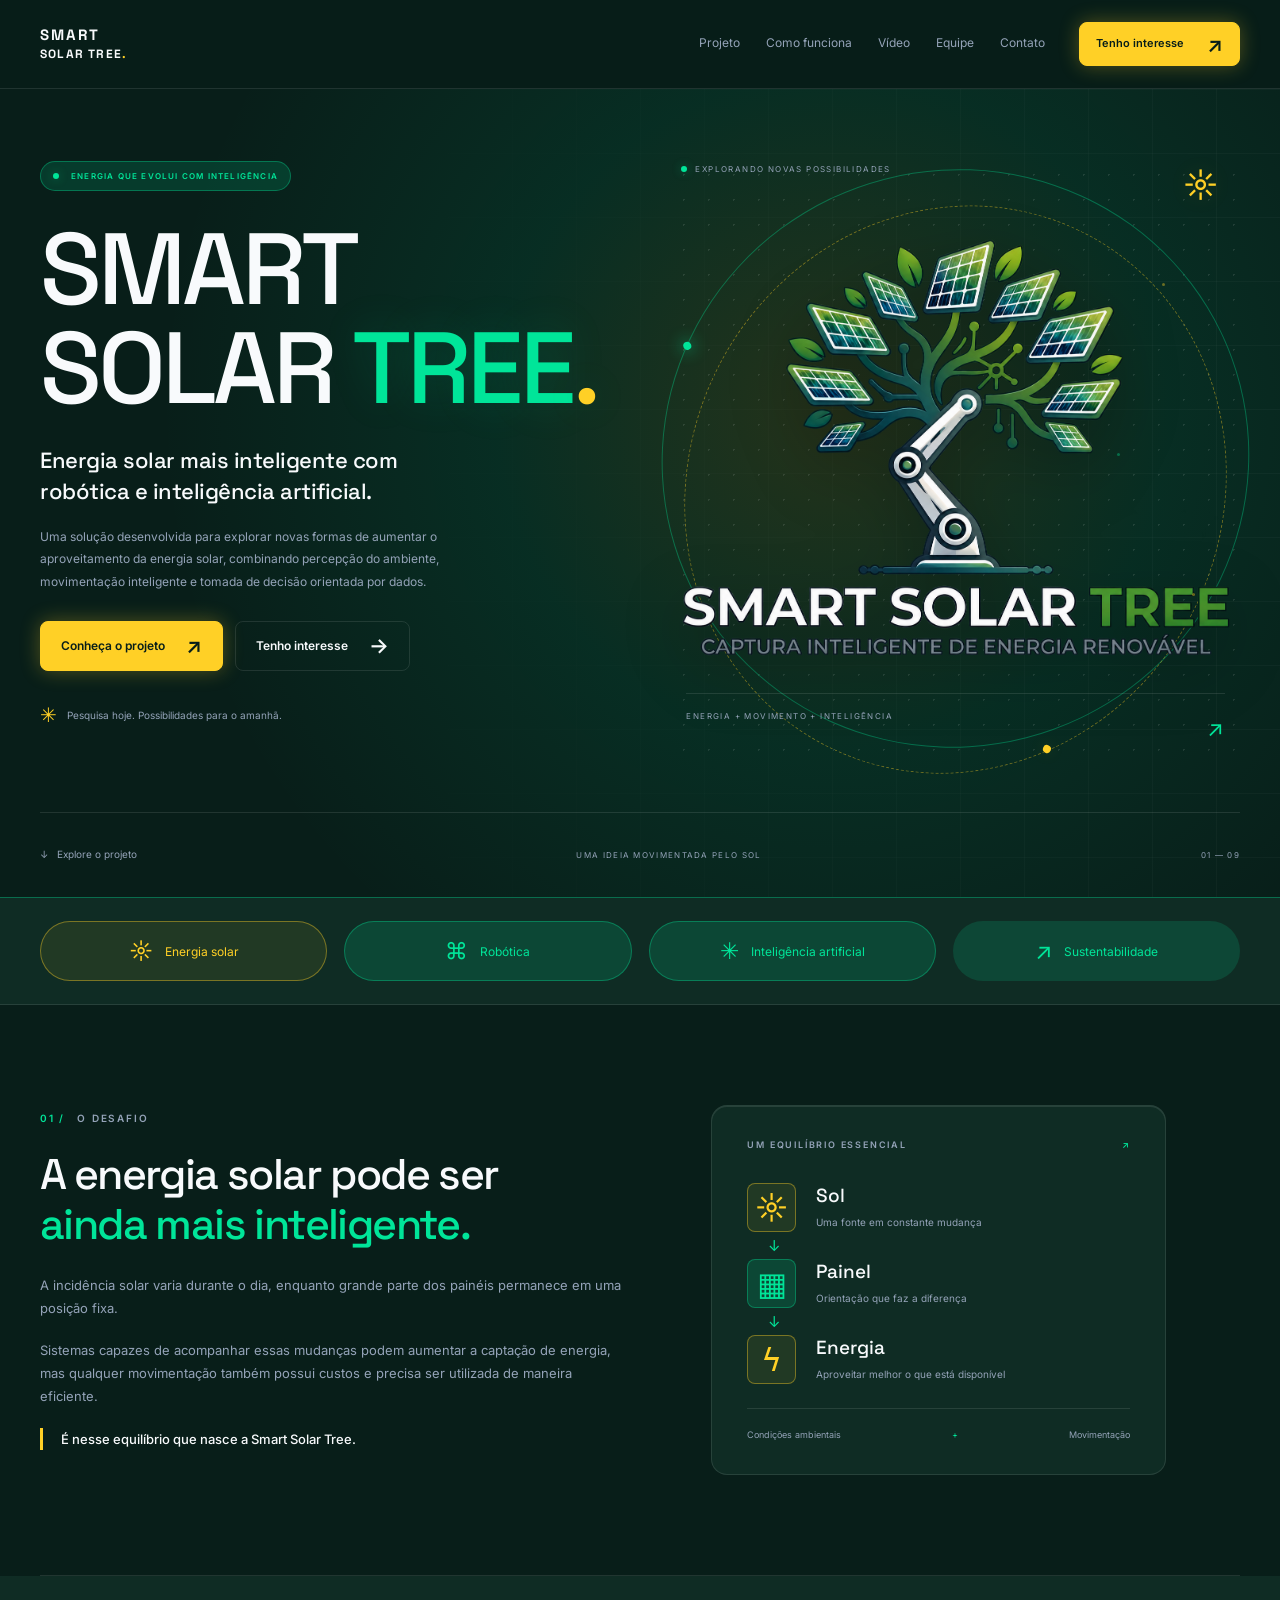
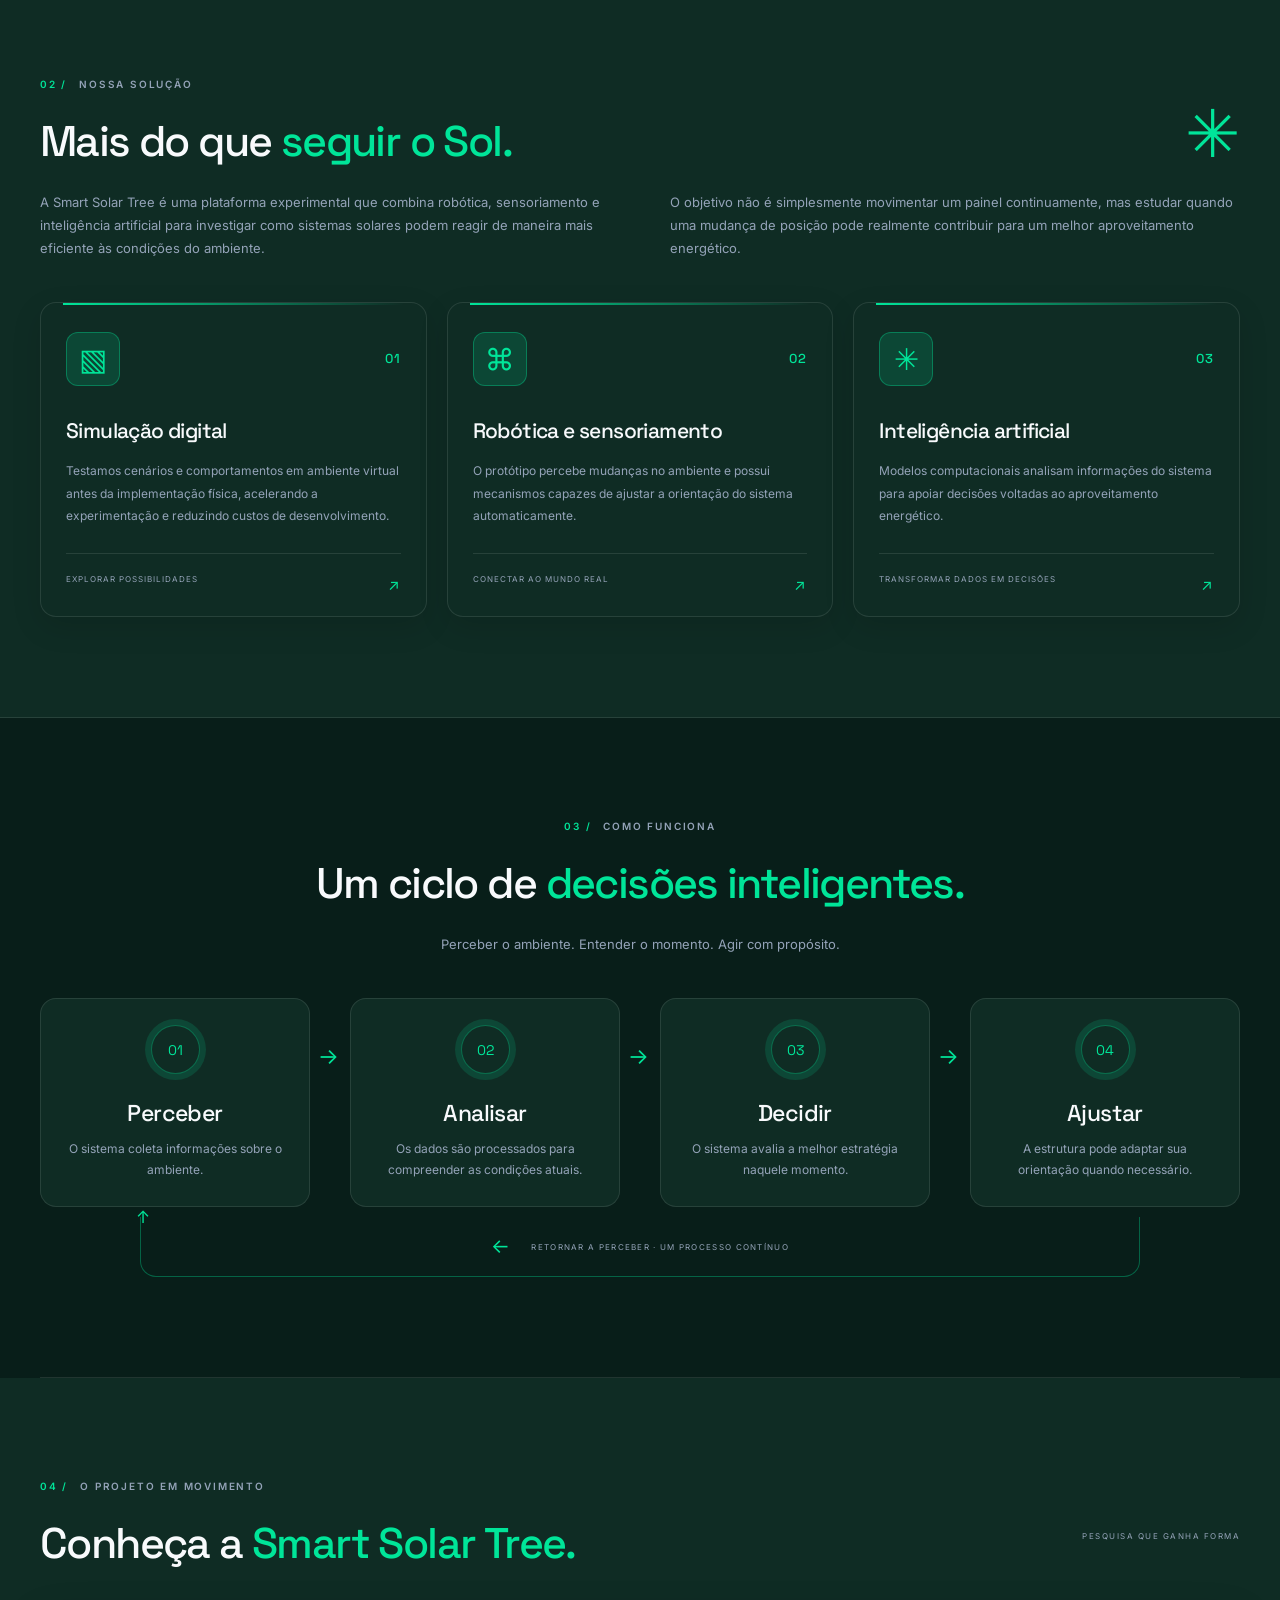
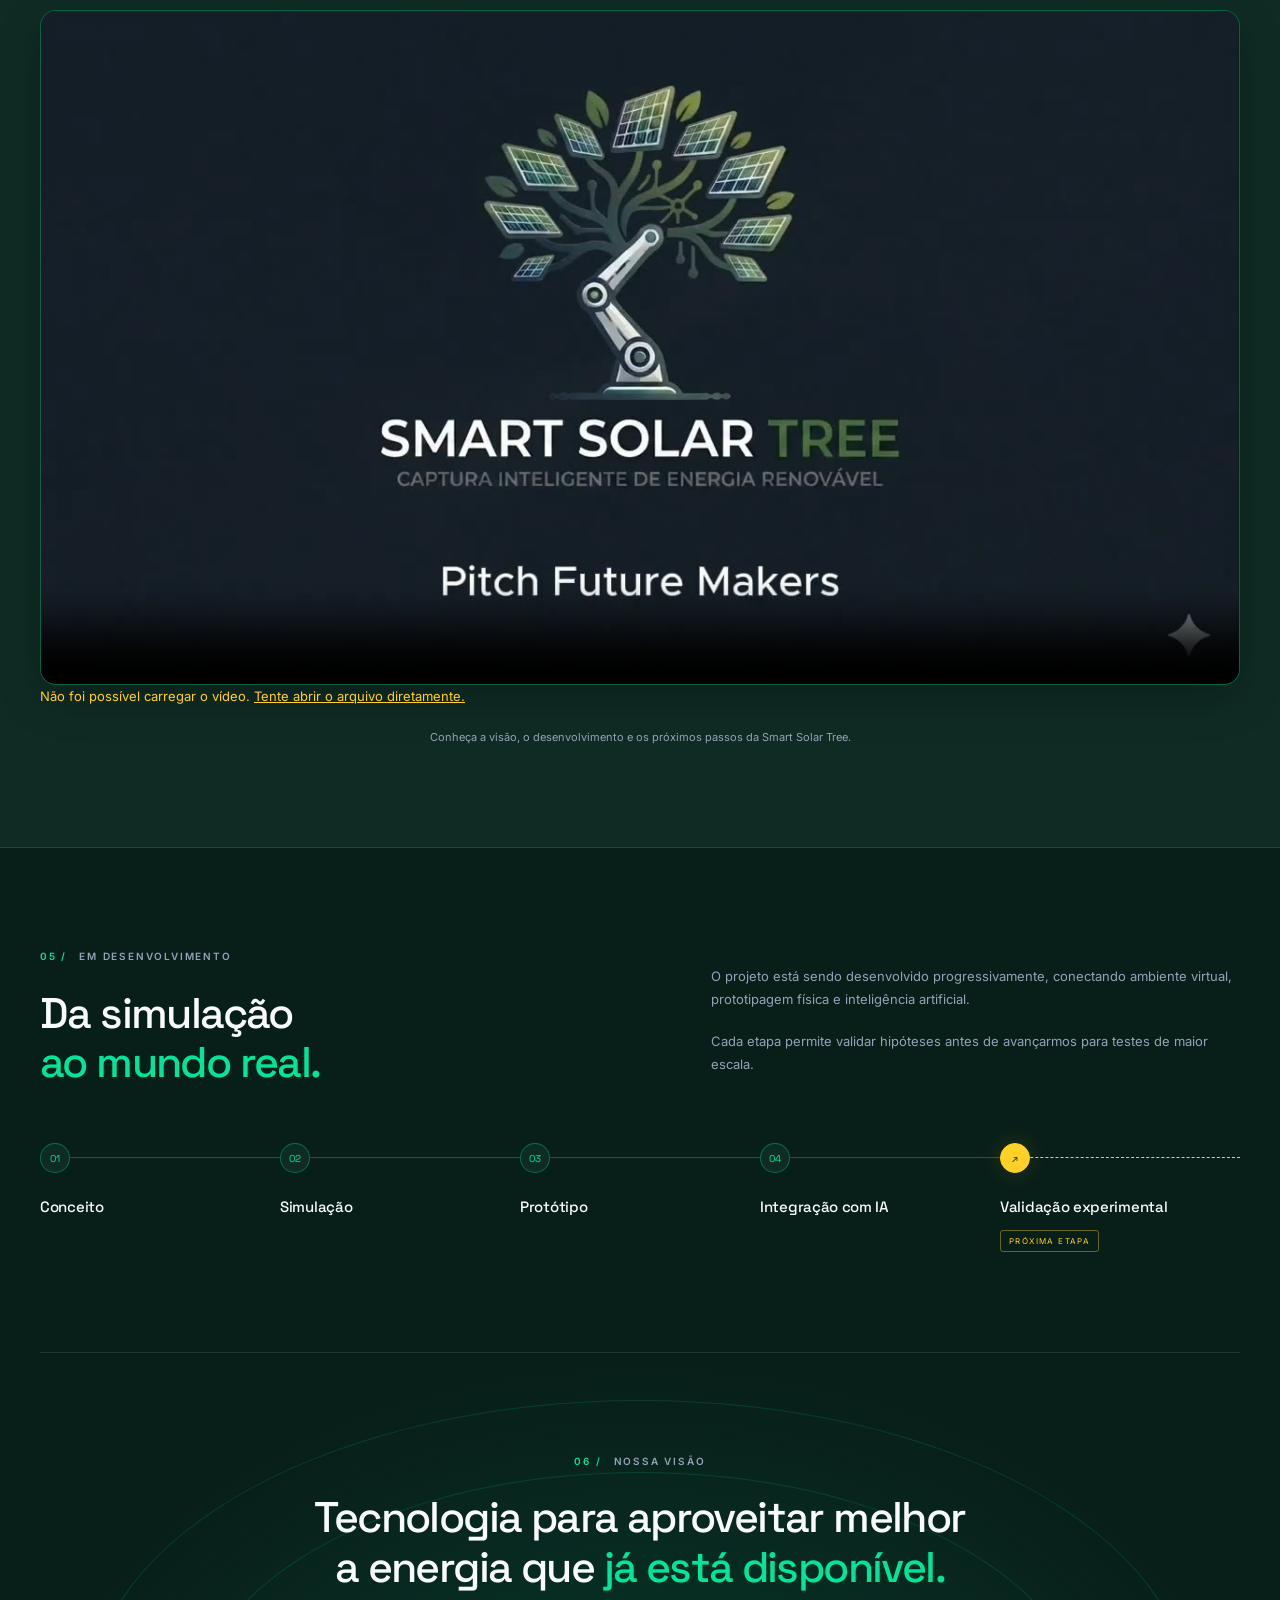
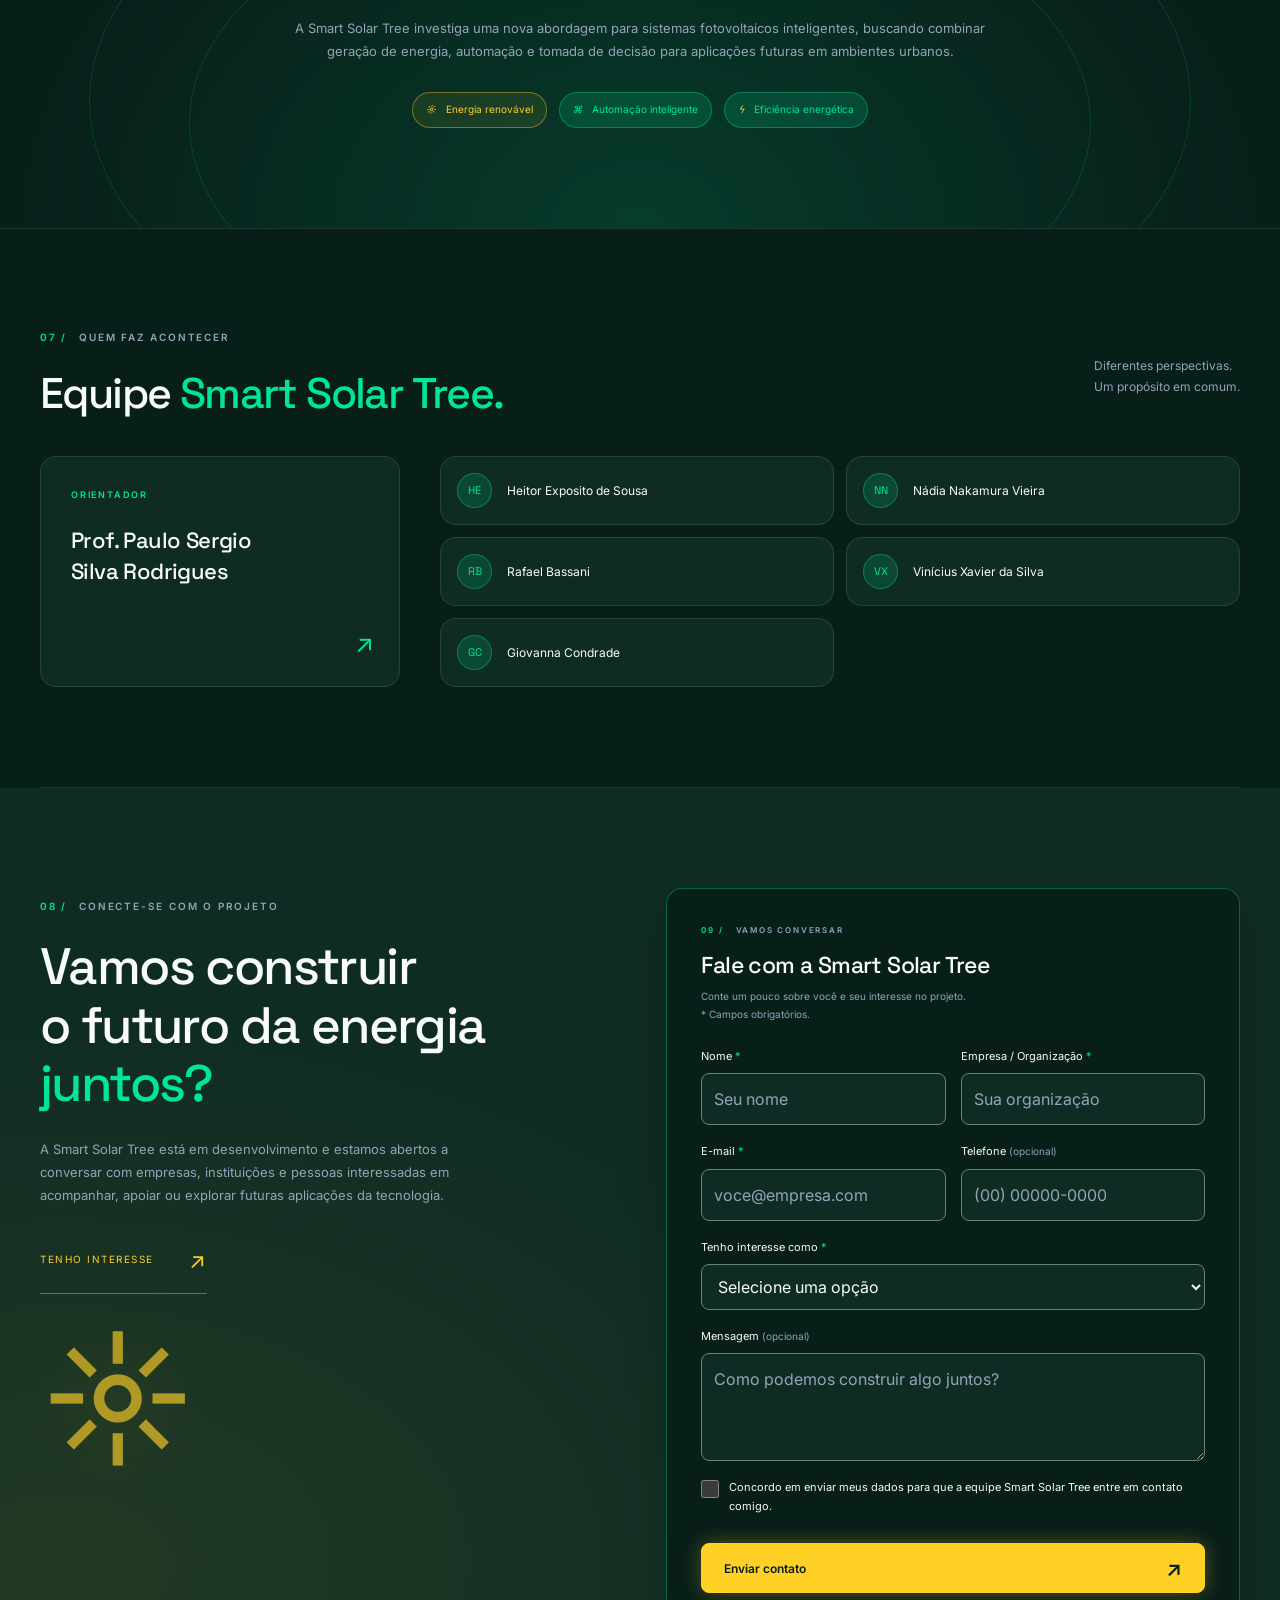
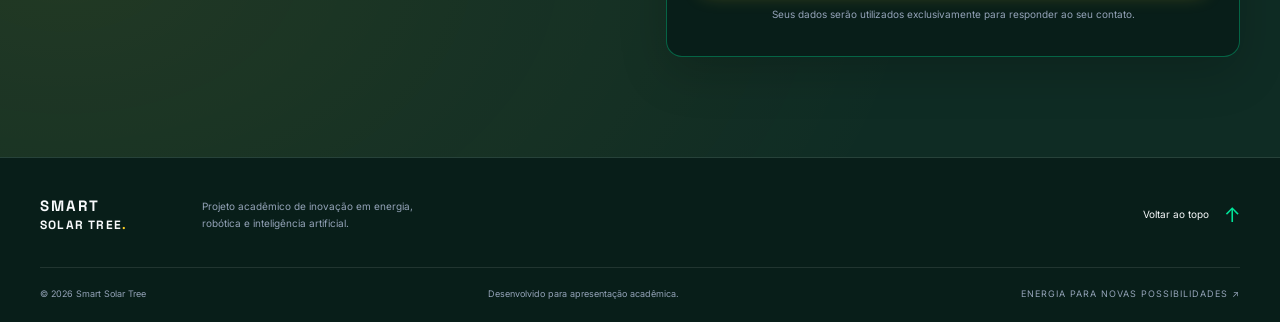
==== commit e9950fb8: "Atualiza visual Bio-Tech Solar e aplica logo transparente" ====
--- a/index.html
+++ b/index.html
@@ -1,21 +1,26 @@
 <!doctype html><html lang="pt-BR"><head>
 <meta name="robots" content="noindex">
-<meta charset="utf-8"><meta name="viewport" content="width=device-width, initial-scale=1"><meta name="theme-color" content="#07140f"><title>Smart Solar Tree | Energia Solar Inteligente</title><meta name="description" content="Projeto de energia solar inteligente que combina robótica, sensoriamento e inteligência artificial."><meta property="og:title" content="Smart Solar Tree | Energia Solar Inteligente"><meta property="og:description" content="Energia solar mais inteligente com robótica e inteligência artificial."><meta property="og:type" content="website"><meta property="og:locale" content="pt_BR">
-<link rel="preconnect" href="https://fonts.googleapis.com"><link rel="preconnect" href="https://fonts.gstatic.com" crossorigin><link href="https://fonts.googleapis.com/css2?family=Inter:wght@400;500;600;700&family=Space+Grotesk:wght@400;500;600;700&display=swap" rel="stylesheet"><link rel="stylesheet" href="styles.css"><script src="script.js" defer></script></head><body>
-<a class="skip-link" href="#conteudo">Pular para o conteúdo</a><header class="header"><div class="container header-inner"><a class="brand" href="#inicio" aria-label="Smart Solar Tree — início">SMART<span>SOLAR TREE<b>.</b></span></a><button class="menu-toggle" aria-expanded="false" aria-controls="menu" aria-label="Abrir menu" hidden><span></span><span></span></button><nav id="menu" aria-label="Navegação principal"><a href="#projeto">Projeto</a><a href="#como-funciona">Como funciona</a><a href="#video">Vídeo</a><a href="#equipe">Equipe</a><a href="#contato">Contato</a><a class="button" href="#formulario">Tenho interesse <span aria-hidden="true">↗</span></a></nav></div></header>
-<main id="conteudo"><section class="hero" id="inicio"><div class="container hero-grid"><div class="hero-copy"><div class="eyebrow pill"><span class="status-dot"></span> ENERGIA QUE EVOLUI COM INTELIGÊNCIA</div><h1>SMART<br>SOLAR <em>TREE<span class="solar-dot">.</span></em></h1><h2>Energia solar mais inteligente com robótica e inteligência artificial.</h2><p>Uma solução desenvolvida para explorar novas formas de aumentar o aproveitamento da energia solar, combinando percepção do ambiente, movimentação inteligente e tomada de decisão orientada por dados.</p><div class="hero-actions"><a class="button" href="#projeto">Conheça o projeto <span aria-hidden="true">↗</span></a><a class="button outline" href="#formulario">Tenho interesse <span aria-hidden="true">→</span></a></div><div class="hero-note"><span aria-hidden="true">✳</span> Pesquisa hoje. Possibilidades para o amanhã.</div></div><div class="hero-art"><div class="art-label"><span class="status-dot"></span> EXPLORANDO NOVAS POSSIBILIDADES</div><div class="orbit"></div><div class="orbit second"></div><span class="sun" aria-hidden="true">☼</span><img src="assets/logo.png" alt="Logo original Smart Solar Tree: árvore de painéis solares com braço robótico. Captura inteligente de energia renovável." width="600" height="460" fetchpriority="high"><div class="art-caption"><span>ENERGIA + MOVIMENTO + INTELIGÊNCIA</span><span aria-hidden="true">↗</span></div></div></div><div class="container hero-bottom"><a href="#projeto">↓ &nbsp; Explore o projeto</a><span>UMA IDEIA MOVIMENTADA PELO SOL</span><span>01 — 09</span></div></section>
-<div class="principles"><div class="container"><span><i aria-hidden="true">☼</i> Energia solar</span><span><i aria-hidden="true">⌘</i> Robótica</span><span><i aria-hidden="true">✳</i> Inteligência artificial</span><span><i aria-hidden="true">↗</i> Sustentabilidade</span></div></div>
-<section class="section container split" id="projeto"><div data-reveal><div class="eyebrow"><span>01 /</span> O DESAFIO</div><h2>A energia solar pode ser<br><em>ainda mais inteligente.</em></h2><p>A incidência solar varia durante o dia, enquanto grande parte dos painéis permanece em uma posição fixa.</p><p>Sistemas capazes de acompanhar essas mudanças podem aumentar a captação de energia, mas qualquer movimentação também possui custos e precisa ser utilizada de maneira eficiente.</p><p class="highlight">É nesse equilíbrio que nasce a Smart Solar Tree.</p></div><div class="diagram" data-reveal><div class="eyebrow">UM EQUILÍBRIO ESSENCIAL <span>↗</span></div><div class="node"><span class="node-icon yellow" aria-hidden="true">☼</span><div><strong>Sol</strong><small>Uma fonte em constante mudança</small></div></div><div class="diagram-arrow" aria-hidden="true">↓</div><div class="node"><span class="node-icon" aria-hidden="true">▦</span><div><strong>Painel</strong><small>Orientação que faz a diferença</small></div></div><div class="diagram-arrow" aria-hidden="true">↓</div><div class="node"><span class="node-icon" aria-hidden="true">ϟ</span><div><strong>Energia</strong><small>Aproveitar melhor o que está disponível</small></div></div><div class="diagram-foot">Condições ambientais <span>+</span> Movimentação</div><p class="sr-only">Condições ambientais e movimentação influenciam o resultado.</p></div></section>
-<section class="section shaded" id="solucao"><div class="container"><div class="section-heading" data-reveal><div><div class="eyebrow"><span>02 /</span> NOSSA SOLUÇÃO</div><h2>Mais do que <em>seguir o Sol.</em></h2></div><span class="section-symbol" aria-hidden="true">✳</span></div><div class="solution-intro" data-reveal><p>A Smart Solar Tree é uma plataforma experimental que combina robótica, sensoriamento e inteligência artificial para investigar como sistemas solares podem reagir de maneira mais eficiente às condições do ambiente.</p><p>O objetivo não é simplesmente movimentar um painel continuamente, mas estudar quando uma mudança de posição pode realmente contribuir para um melhor aproveitamento energético.</p></div><div class="cards"><article class="card" data-reveal><div class="card-top"><span aria-hidden="true">▧</span><small>01</small></div><h3>Simulação digital</h3><p>Testamos cenários e comportamentos em ambiente virtual antes da implementação física, acelerando a experimentação e reduzindo custos de desenvolvimento.</p><div class="card-tag">EXPLORAR POSSIBILIDADES <span>↗</span></div></article><article class="card" data-reveal><div class="card-top"><span aria-hidden="true">⌘</span><small>02</small></div><h3>Robótica e sensoriamento</h3><p>O protótipo percebe mudanças no ambiente e possui mecanismos capazes de ajustar a orientação do sistema automaticamente.</p><div class="card-tag">CONECTAR AO MUNDO REAL <span>↗</span></div></article><article class="card" data-reveal><div class="card-top"><span aria-hidden="true">✳</span><small>03</small></div><h3>Inteligência artificial</h3><p>Modelos computacionais analisam informações do sistema para apoiar decisões voltadas ao aproveitamento energético.</p><div class="card-tag">TRANSFORMAR DADOS EM DECISÕES <span>↗</span></div></article></div></div></section>
-<section class="section container" id="como-funciona"><div class="center" data-reveal><div class="eyebrow"><span>03 /</span> COMO FUNCIONA</div><h2>Um ciclo de <em>decisões inteligentes.</em></h2><p>Perceber o ambiente. Entender o momento. Agir com propósito.</p></div><div class="cycle" data-reveal><ol><li><span class="step-number">01</span><h3>Perceber</h3><p>O sistema coleta informações sobre o ambiente.</p></li><li><span class="step-number">02</span><h3>Analisar</h3><p>Os dados são processados para compreender as condições atuais.</p></li><li><span class="step-number">03</span><h3>Decidir</h3><p>O sistema avalia a melhor estratégia naquele momento.</p></li><li><span class="step-number">04</span><h3>Ajustar</h3><p>A estrutura pode adaptar sua orientação quando necessário.</p></li></ol><div class="cycle-return"><span aria-hidden="true">←</span> RETORNAR A PERCEBER · UM PROCESSO CONTÍNUO</div></div></section>
-<section class="section shaded" id="video"><div class="container"><div class="section-heading" data-reveal><div><div class="eyebrow"><span>04 /</span> O PROJETO EM MOVIMENTO</div><h2>Conheça a <em>Smart Solar Tree.</em></h2></div><span class="small-label">PESQUISA QUE GANHA FORMA</span></div><div class="video-frame" data-reveal><video id="project-video" controls preload="metadata" playsinline poster="assets/images/video-poster.jpg" aria-label="Vídeo de apresentação da Smart Solar Tree"><source src="assets/smart-solar-tree.mp4" type="video/mp4">Seu navegador não suporta vídeo HTML5. <a href="assets/smart-solar-tree.mp4">Abra o vídeo.</a></video></div><p id="video-error" role="status" hidden>Não foi possível carregar o vídeo. <a href="assets/smart-solar-tree.mp4">Tente abrir o arquivo diretamente.</a></p><p class="video-caption">Conheça a visão, o desenvolvimento e os próximos passos da Smart Solar Tree.</p></div></section>
+<meta charset="utf-8"><meta name="viewport" content="width=device-width, initial-scale=1"><meta name="theme-color" content="#081e19"><title>Smart Solar Tree | Energia Solar Inteligente</title><meta name="description" content="Projeto de energia solar inteligente que combina robótica, sensoriamento e inteligência artificial."><meta property="og:title" content="Smart Solar Tree | Energia Solar Inteligente"><meta property="og:description" content="Energia solar mais inteligente com robótica e inteligência artificial."><meta property="og:type" content="website"><meta property="og:locale" content="pt_BR">
+<link rel="preconnect" href="https://fonts.googleapis.com"><link rel="preconnect" href="https://fonts.gstatic.com" crossorigin><link href="https://fonts.googleapis.com/css2?family=Inter:wght@400;500;600;700&family=Space+Grotesk:wght@400;500;600;700&display=swap" rel="stylesheet"><link rel="stylesheet" href="styles.css"><script src="script.js" defer></script></head><body data-theme="bio-tech-solar">
+<a class="skip-link" href="#conteudo">Pular para o conteúdo</a><header class="header"><div class="container header-inner"><a class="brand" href="#inicio" aria-label="Smart Solar Tree — início">SMART<span>SOLAR TREE<b>.</b></span></a><button class="menu-toggle" aria-expanded="false" aria-controls="menu" aria-label="Abrir menu" hidden><span></span><span></span></button><nav id="menu" aria-label="Navegação principal"><a href="#projeto">Projeto</a><a href="#como-funciona">Como funciona</a><a href="#video">Vídeo</a><a href="#equipe">Equipe</a><a href="#contato">Contato</a><a class="button button--solar" href="#formulario">Tenho interesse <span aria-hidden="true">↗</span></a></nav></div></header>
+<!-- Bio-Tech Solar: CTAs solares, fluxo neon e superficies Deep Bio. -->
+<main id="conteudo"><section class="hero" id="inicio"><div class="container hero-grid"><div class="hero-copy"><div class="eyebrow pill"><span class="status-dot"></span> ENERGIA QUE EVOLUI COM INTELIGÊNCIA</div><h1>SMART<br>SOLAR <em>TREE<span class="solar-dot">.</span></em></h1><h2>Energia solar mais inteligente com robótica e inteligência artificial.</h2><p>Uma solução desenvolvida para explorar novas formas de aumentar o aproveitamento da energia solar, combinando percepção do ambiente, movimentação inteligente e tomada de decisão orientada por dados.</p><div class="hero-actions"><a class="button button--solar" href="#projeto">Conheça o projeto <span aria-hidden="true">↗</span></a><a class="button outline button--outline" href="#formulario">Tenho interesse <span aria-hidden="true">→</span></a></div><div class="hero-note"><span aria-hidden="true">✳</span> Pesquisa hoje. Possibilidades para o amanhã.</div></div><!-- Halos, grade e orbitas decorativos; marca original preservada. -->
+<div class="hero-art"><div class="art-label"><span class="status-dot"></span> EXPLORANDO NOVAS POSSIBILIDADES</div><div class="orbit" aria-hidden="true"></div><div class="orbit second" aria-hidden="true"></div><span class="sun" aria-hidden="true">☼</span><img src="assets/logo-transparente.png" alt="Logo Smart Solar Tree: árvore de painéis solares com braço robótico. Captura inteligente de energia renovável." width="1433" height="1098" fetchpriority="high"><div class="art-caption"><span>ENERGIA + MOVIMENTO + INTELIGÊNCIA</span><span aria-hidden="true">↗</span></div></div></div><div class="container hero-bottom"><a href="#projeto">↓ &nbsp; Explore o projeto</a><span>UMA IDEIA MOVIMENTADA PELO SOL</span><span>01 — 09</span></div></section>
+<div class="principles"><div class="container"><span class="badge badge--solar"><i aria-hidden="true">☼</i> Energia solar</span><span class="badge"><i aria-hidden="true">⌘</i> Robótica</span><span class="badge"><i aria-hidden="true">✳</i> Inteligência artificial</span><span class="badge"><i aria-hidden="true">↗</i> Sustentabilidade</span></div></div>
+<section class="section container split" id="projeto"><div data-reveal><div class="eyebrow"><span>01 /</span> O DESAFIO</div><h2>A energia solar pode ser<br><em>ainda mais inteligente.</em></h2><p>A incidência solar varia durante o dia, enquanto grande parte dos painéis permanece em uma posição fixa.</p><p>Sistemas capazes de acompanhar essas mudanças podem aumentar a captação de energia, mas qualquer movimentação também possui custos e precisa ser utilizada de maneira eficiente.</p><p class="highlight">É nesse equilíbrio que nasce a Smart Solar Tree.</p></div><div class="diagram" data-reveal><div class="eyebrow">UM EQUILÍBRIO ESSENCIAL <span>↗</span></div><div class="node"><span class="node-icon yellow icon-solar" aria-hidden="true">☼</span><div><strong>Sol</strong><small>Uma fonte em constante mudança</small></div></div><div class="diagram-arrow" aria-hidden="true">↓</div><div class="node"><span class="node-icon" aria-hidden="true">▦</span><div><strong>Painel</strong><small>Orientação que faz a diferença</small></div></div><div class="diagram-arrow" aria-hidden="true">↓</div><div class="node"><span class="node-icon icon-solar" aria-hidden="true">ϟ</span><div><strong>Energia</strong><small>Aproveitar melhor o que está disponível</small></div></div><div class="diagram-foot">Condições ambientais <span>+</span> Movimentação</div><p class="sr-only">Condições ambientais e movimentação influenciam o resultado.</p></div></section>
+<section class="section shaded" id="solucao"><div class="container"><div class="section-heading" data-reveal><div><div class="eyebrow"><span>02 /</span> NOSSA SOLUÇÃO</div><h2>Mais do que <em>seguir o Sol.</em></h2></div><span class="section-symbol" aria-hidden="true">✳</span></div><div class="solution-intro" data-reveal><p>A Smart Solar Tree é uma plataforma experimental que combina robótica, sensoriamento e inteligência artificial para investigar como sistemas solares podem reagir de maneira mais eficiente às condições do ambiente.</p><p>O objetivo não é simplesmente movimentar um painel continuamente, mas estudar quando uma mudança de posição pode realmente contribuir para um melhor aproveitamento energético.</p></div><!-- Cards: tecnologia e robotica em neon, com bordas ativas no hover. -->
+<div class="cards"><article class="card" data-tone="tech" data-reveal><div class="card-top"><span aria-hidden="true">▧</span><small>01</small></div><h3>Simulação digital</h3><p>Testamos cenários e comportamentos em ambiente virtual antes da implementação física, acelerando a experimentação e reduzindo custos de desenvolvimento.</p><div class="card-tag">EXPLORAR POSSIBILIDADES <span>↗</span></div></article><article class="card" data-tone="tech" data-reveal><div class="card-top"><span class="icon-tech" aria-hidden="true">⌘</span><small>02</small></div><h3>Robótica e sensoriamento</h3><p>O protótipo percebe mudanças no ambiente e possui mecanismos capazes de ajustar a orientação do sistema automaticamente.</p><div class="card-tag">CONECTAR AO MUNDO REAL <span>↗</span></div></article><article class="card" data-tone="tech" data-reveal><div class="card-top"><span aria-hidden="true">✳</span><small>03</small></div><h3>Inteligência artificial</h3><p>Modelos computacionais analisam informações do sistema para apoiar decisões voltadas ao aproveitamento energético.</p><div class="card-tag">TRANSFORMAR DADOS EM DECISÕES <span>↗</span></div></article></div></div></section>
+<section class="section container" id="como-funciona"><div class="center" data-reveal><div class="eyebrow"><span>03 /</span> COMO FUNCIONA</div><h2>Um ciclo de <em>decisões inteligentes.</em></h2><p>Perceber o ambiente. Entender o momento. Agir com propósito.</p></div><!-- Fluxo bioeletrico: todas as etapas e marcadores numericos em neon. -->
+<div class="cycle" data-reveal><ol><li><span class="step-number">01</span><h3>Perceber</h3><p>O sistema coleta informações sobre o ambiente.</p></li><li><span class="step-number">02</span><h3>Analisar</h3><p>Os dados são processados para compreender as condições atuais.</p></li><li><span class="step-number">03</span><h3>Decidir</h3><p>O sistema avalia a melhor estratégia naquele momento.</p></li><li><span class="step-number">04</span><h3>Ajustar</h3><p>A estrutura pode adaptar sua orientação quando necessário.</p></li></ol><div class="cycle-return"><span aria-hidden="true">←</span> RETORNAR A PERCEBER · UM PROCESSO CONTÍNUO</div></div></section>
+<section class="section shaded" id="video"><div class="container"><div class="section-heading" data-reveal><div><div class="eyebrow"><span>04 /</span> O PROJETO EM MOVIMENTO</div><h2>Conheça a <em>Smart Solar Tree.</em></h2></div><span class="small-label">PESQUISA QUE GANHA FORMA</span></div><div class="video-frame" data-reveal><video id="project-video" controls preload="metadata" playsinline poster="assets/images/video-poster.jpg" aria-label="Vídeo de apresentação da Smart Solar Tree"><source src="assets/smart-solar-tree-web.mp4" type="video/mp4">Seu navegador não suporta vídeo HTML5. <a href="assets/smart-solar-tree-web.mp4">Abra o vídeo.</a></video></div><p id="video-error" role="status" hidden>Não foi possível carregar o vídeo. <a href="assets/smart-solar-tree-web.mp4">Tente abrir o arquivo diretamente.</a></p><p class="video-caption">Conheça a visão, o desenvolvimento e os próximos passos da Smart Solar Tree.</p></div></section>
 <section class="section container" id="desenvolvimento"><div class="split" data-reveal><div><div class="eyebrow"><span>05 /</span> EM DESENVOLVIMENTO</div><h2>Da simulação<br><em>ao mundo real.</em></h2></div><div><p>O projeto está sendo desenvolvido progressivamente, conectando ambiente virtual, prototipagem física e inteligência artificial.</p><p>Cada etapa permite validar hipóteses antes de avançarmos para testes de maior escala.</p></div></div><ol class="timeline" data-reveal><li><span>01</span><h3>Conceito</h3></li><li><span>02</span><h3>Simulação</h3></li><li><span>03</span><h3>Protótipo</h3></li><li><span>04</span><h3>Integração com IA</h3></li><li class="next"><span>↗</span><h3>Validação experimental</h3><small>PRÓXIMA ETAPA</small></li></ol></section>
-<section class="vision section"><div class="container center" data-reveal><div class="eyebrow"><span>06 /</span> NOSSA VISÃO</div><h2>Tecnologia para aproveitar melhor<br>a energia que <em>já está disponível.</em></h2><p>A Smart Solar Tree investiga uma nova abordagem para sistemas fotovoltaicos inteligentes, buscando combinar geração de energia, automação e tomada de decisão para aplicações futuras em ambientes urbanos.</p><div class="vision-tags"><span>☼ &nbsp; Energia renovável</span><span>⌘ &nbsp; Automação inteligente</span><span>ϟ &nbsp; Eficiência energética</span></div></div></section>
+<section class="vision section"><div class="container center" data-reveal><div class="eyebrow"><span>06 /</span> NOSSA VISÃO</div><h2>Tecnologia para aproveitar melhor<br>a energia que <em>já está disponível.</em></h2><p>A Smart Solar Tree investiga uma nova abordagem para sistemas fotovoltaicos inteligentes, buscando combinar geração de energia, automação e tomada de decisão para aplicações futuras em ambientes urbanos.</p><div class="vision-tags"><span><i class="icon-solar" aria-hidden="true">☼</i> &nbsp; Energia renovável</span><span><i class="icon-tech" aria-hidden="true">⌘</i> &nbsp; Automação inteligente</span><span><i class="icon-solar" aria-hidden="true">ϟ</i> &nbsp; Eficiência energética</span></div></div></section>
 <section class="section container" id="equipe"><div class="section-heading" data-reveal><div><div class="eyebrow"><span>07 /</span> QUEM FAZ ACONTECER</div><h2>Equipe <em>Smart Solar Tree.</em></h2></div><p class="team-subtitle">Diferentes perspectivas.<br>Um propósito em comum.</p></div><div class="team-grid" data-reveal><div class="advisor"><span class="eyebrow">ORIENTADOR</span><h3>Prof. Paulo Sergio<br>Silva Rodrigues</h3><span class="advisor-mark" aria-hidden="true">↗</span></div><ul class="members"><li><span aria-hidden="true">HE</span>Heitor Exposito de Sousa</li><li><span aria-hidden="true">NN</span>Nádia Nakamura Vieira</li><li><span aria-hidden="true">RB</span>Rafael Bassani</li><li><span aria-hidden="true">VX</span>Vinícius Xavier da Silva</li><li><span aria-hidden="true">GC</span>Giovanna Condrade</li></ul></div></section>
 <section class="section contact-section" id="contato"><div class="container contact-grid"><div class="contact-copy" data-reveal><div class="eyebrow"><span>08 /</span> CONECTE-SE COM O PROJETO</div><h2>Vamos construir<br>o futuro da energia<br><em>juntos?</em></h2><p>A Smart Solar Tree está em desenvolvimento e estamos abertos a conversar com empresas, instituições e pessoas interessadas em acompanhar, apoiar ou explorar futuras aplicações da tecnologia.</p><a class="contact-link" href="#formulario">TENHO INTERESSE <span aria-hidden="true">↗</span></a><div class="contact-decoration" aria-hidden="true">☼</div></div>
+<!-- Campos com foco neon e CTA solar; labels e validacao nativa preservados. -->
 <form id="formulario" action="https://formsubmit.co/optimizasavings@gmail.com" method="POST" class="contact-form"><div class="eyebrow"><span>09 /</span> VAMOS CONVERSAR</div><h3>Fale com a Smart Solar Tree</h3><p class="form-note">Conte um pouco sobre você e seu interesse no projeto.<br>* Campos obrigatórios.</p><input type="hidden" name="_subject" value="Novo contato - Smart Solar Tree"><input type="hidden" name="_template" value="table"><input type="hidden" name="_captcha" value="false"><div class="honeypot" aria-hidden="true"><label for="website">Deixe este campo vazio</label><input id="website" name="_honey" type="text" tabindex="-1" autocomplete="off"></div>
 <div class="form-row"><div class="field"><label for="nome">Nome <span>*</span></label><input id="nome" name="Nome" autocomplete="name" placeholder="Seu nome" required maxlength="120"></div><div class="field"><label for="empresa">Empresa / Organização <span>*</span></label><input id="empresa" name="Organização" autocomplete="organization" placeholder="Sua organização" required maxlength="160"></div></div>
 <div class="form-row"><div class="field"><label for="email">E-mail <span>*</span></label><input id="email" type="email" name="email" autocomplete="email" placeholder="voce@empresa.com" required maxlength="254"></div><div class="field"><label for="telefone">Telefone <small>(opcional)</small></label><input id="telefone" type="tel" name="Telefone" autocomplete="tel" placeholder="(00) 00000-0000" maxlength="30"></div></div>
 <div class="field"><label for="interesse">Tenho interesse como <span>*</span></label><select id="interesse" name="Interesse" required><option value="" disabled selected>Selecione uma opção</option><option value="Parceiro">Parceiro</option><option value="Cliente">Cliente</option></select></div><div class="field"><label for="mensagem">Mensagem <small>(opcional)</small></label><textarea id="mensagem" name="Mensagem" rows="3" placeholder="Como podemos construir algo juntos?" maxlength="5000"></textarea></div>
-<label class="consent" for="consentimento"><input type="checkbox" id="consentimento" name="Consentimento" value="Autorizo contato da equipe Smart Solar Tree" required><span>Concordo em enviar meus dados para que a equipe Smart Solar Tree entre em contato comigo.</span></label><button class="button submit-button" type="submit"><span>Enviar contato</span><span aria-hidden="true">↗</span></button><p class="privacy-note">Seus dados serão utilizados exclusivamente para responder ao seu contato.</p><p id="form-status" role="status" aria-live="polite" tabindex="-1" hidden></p></form></div></section>
+<label class="consent" for="consentimento"><input type="checkbox" id="consentimento" name="Consentimento" value="Autorizo contato da equipe Smart Solar Tree" required><span>Concordo em enviar meus dados para que a equipe Smart Solar Tree entre em contato comigo.</span></label><button class="button button--solar submit-button" type="submit"><span>Enviar contato</span><span aria-hidden="true">↗</span></button><p class="privacy-note">Seus dados serão utilizados exclusivamente para responder ao seu contato.</p><p id="form-status" role="status" aria-live="polite" tabindex="-1" hidden></p></form></div></section>
 </main><footer class="footer"><div class="container"><div class="footer-main"><a class="brand" href="#inicio">SMART<span>SOLAR TREE<b>.</b></span></a><p>Projeto acadêmico de inovação em energia,<br>robótica e inteligência artificial.</p><a class="back-top" href="#inicio">Voltar ao topo <span aria-hidden="true">↑</span></a></div><div class="footer-bottom"><span>© <span id="year">2026</span> Smart Solar Tree</span><span>Desenvolvido para apresentação acadêmica.</span><span>ENERGIA PARA NOVAS POSSIBILIDADES ↗</span></div></div></footer></body></html>
--- a/styles.css
+++ b/styles.css
@@ -1,18 +1,409 @@
-﻿/* Identidade e layout mobile-first. Sem dependências de CSS. */
-:root{--bg:#07140f;--green:#3be8a5;--yellow:#ffc857;--text:#f7faf9;--muted:#aab8b2;--line:#aab8b22b;--heading:'Space Grotesk',sans-serif}*{box-sizing:border-box}html{scroll-behavior:smooth;scroll-padding-top:100px}body{margin:0;background:var(--bg);color:var(--text);font:15px/1.75 'Inter',sans-serif}a{color:inherit;text-decoration:none}button,input,select,textarea{font:inherit}button{cursor:pointer}img,video{max-width:100%;display:block}button:disabled{cursor:wait;opacity:.65}::selection{background:var(--green);color:var(--bg)}:focus-visible{outline:2px solid var(--yellow);outline-offset:5px}[hidden]{display:none!important}.container{width:min(1200px,calc(100% - 40px));margin-inline:auto}.section{padding-block:76px;border-bottom:1px solid var(--line)}h1,h2,h3,p{margin-top:0}h1,h2,h3{font-family:var(--heading);line-height:1.15}h2{font-size:clamp(30px,3.35vw,45px);font-weight:500;letter-spacing:-1.6px;margin-bottom:25px}h3{font-size:22px;font-weight:500;letter-spacing:-.6px}p{color:var(--muted);margin-bottom:20px}em{font-style:normal;color:var(--green)}.eyebrow{font-size:10px;letter-spacing:1.8px;font-weight:600;display:flex;align-items:center;gap:12px;margin-bottom:23px;color:#c1cdc5}.eyebrow>span{color:var(--green)}.button{display:inline-flex;align-items:center;justify-content:space-between;gap:23px;min-height:50px;padding:12px 22px;background:var(--green);color:#072316;border:1px solid var(--green);border-radius:5px;font-weight:600;font-size:13px;transition:background .2s,transform .2s,box-shadow .2s}.button:hover{background:#77efbb;box-shadow:0 0 24px #3be8a51a;transform:translateY(-2px)}.button span[aria-hidden]{font-size:21px;line-height:1}.outline{background:transparent;color:var(--text);border-color:#4c6155}.outline:hover{background:#172e20}.skip-link{position:fixed;top:-100px;left:20px;padding:12px;background:var(--yellow);color:#07140f;z-index:100}.skip-link:focus{top:10px}.sr-only{position:absolute;width:1px;height:1px;overflow:hidden;clip-path:inset(50%)}
+/* Bio-Tech Solar: tokens semanticos. Versoes anteriores em historico/. */
+:root {
+  /* Bases de fundo: Deep Bio & Surfaces */
+  --bg-main: #081e19;
+  --bg-surface: #0f2c24;
+  --bg-surface-elevated: #163d32;
+  --border-subtle: rgba(255, 255, 255, 0.1);
+  --border-active: rgba(0, 229, 153, 0.35);
+
+  /* Energia solar para acoes; bio neon para tecnologia e fluxo */
+  --accent-solar: #ffd026;
+  --accent-solar-hover: #ffe266;
+  --accent-neon: #00e599;
+  --accent-neon-subtle: rgba(0, 229, 153, 0.15);
+
+  /* Tipografia */
+  --text-primary: #f8fafc;
+  --text-secondary: #94a3b8;
+  --text-inverse: #081e19;
+
+  /* Tokens de apoio, derivados da mesma paleta */
+  --header-glass: rgba(8, 30, 25, 0.94);
+  --border-solar: rgba(255, 208, 38, 0.4);
+  --glow-solar: rgba(255, 208, 38, 0.16);
+  --solar-subtle: rgba(255, 208, 38, 0.08);
+  --bg-feedback: #382f12;
+  --field-border: #6a827b;
+  --radius-card: 16px;
+  --radius-control: 8px;
+  --heading: 'Space Grotesk', sans-serif;
+}
+*{box-sizing:border-box}
+html{scroll-behavior:smooth;scroll-padding-top:100px}
+body{margin:0;background:var(--bg-main);color:var(--text-primary);font:15px/1.75 'Inter',sans-serif}
+a{color:inherit;text-decoration:none}
+button,input,select,textarea{font:inherit}
+button{cursor:pointer}
+img,video{max-width:100%;display:block}
+button:disabled{cursor:wait;opacity:.65}
+::selection{background:var(--accent-neon);color:var(--bg-main)}
+:focus-visible{outline:2px solid var(--accent-solar);outline-offset:5px}
+[hidden]{display:none!important}
+.container{width:min(1200px,calc(100% - 40px));margin-inline:auto}
+.section{padding-block:76px;border-bottom:1px solid var(--border-subtle)}
+h1,h2,h3,p{margin-top:0}
+h1,h2,h3{font-family:var(--heading);line-height:1.15}
+h2{font-size:clamp(30px,3.35vw,45px);font-weight:500;letter-spacing:-1.6px;margin-bottom:25px}
+h3{font-size:22px;font-weight:500;letter-spacing:-.6px}
+p{color:var(--text-secondary);margin-bottom:20px}
+em{font-style:normal;color:var(--accent-neon)}
+.eyebrow{font-size:10px;letter-spacing:1.8px;font-weight:600;display:flex;align-items:center;gap:12px;margin-bottom:23px;color:var(--text-secondary)}
+.eyebrow>span{color:var(--accent-neon)}
+.button{display:inline-flex;align-items:center;justify-content:space-between;gap:23px;min-height:50px;padding:12px 22px;background:var(--accent-solar);color:var(--text-inverse);border:1px solid var(--accent-solar);border-radius:5px;font-weight:600;font-size:13px;transition:background .2s,transform .2s,box-shadow .2s}
+.button:hover{background:var(--accent-solar-hover);box-shadow:0 6px 28px var(--glow-solar);transform:translateY(-2px)}
+.button span[aria-hidden]{font-size:21px;line-height:1}
+.outline{background:transparent;color:var(--text-primary);border-color:var(--border-active)}
+.outline:hover{background:var(--bg-surface-elevated)}
+.skip-link{position:fixed;top:-100px;left:20px;padding:12px;background:var(--accent-solar);color:var(--text-inverse);z-index:100}
+.skip-link:focus{top:10px}
+.sr-only{position:absolute;width:1px;height:1px;overflow:hidden;clip-path:inset(50%)}
+
 /* Navegação */
-.header{position:sticky;top:0;z-index:30;border-bottom:1px solid var(--line);background:#07140ff5;backdrop-filter:blur(12px)}.header-inner{min-height:84px;display:flex;align-items:center;justify-content:space-between;flex-wrap:wrap}.brand{font:700 15px/1.1 var(--heading);letter-spacing:2px}.brand>span{display:block;font-size:12px;letter-spacing:1.2px;margin-top:5px}.brand b{color:var(--green)}.menu-toggle{width:44px;height:44px;background:transparent;border:1px solid var(--line);border-radius:4px;display:grid;place-content:center;gap:6px}.menu-toggle span{height:1px;width:19px;background:var(--text);transition:transform .2s}.menu-toggle[aria-expanded=true] span:first-child{transform:translateY(3.5px) rotate(45deg)}.menu-toggle[aria-expanded=true] span:last-child{transform:translateY(-3.5px) rotate(-45deg)}nav{width:100%;display:flex;flex-direction:column;gap:5px;padding:15px 0 22px}nav>a{padding:10px 0;color:#bbc7be;font-size:12px;min-height:44px}nav>a:hover{color:var(--green)}nav .button{color:#072316;padding:9px 16px;margin-top:8px}body.js nav:not(.is-open){display:none}
-/* Hero: o logo original mantém cores e proporções. */
-.hero{position:relative;overflow:hidden;background:radial-gradient(ellipse at 83% 34%,#26352055,transparent 51%)}.hero-grid{display:grid;gap:18px;padding-top:49px}.pill{border:1px solid #46663d66;background:#18301c44;border-radius:30px;padding:7px 11px;width:fit-content;font-size:8px;letter-spacing:1.2px}.status-dot{display:inline-block;width:6px;height:6px;background:var(--green);border-radius:50%;box-shadow:0 0 10px #3be8a540;flex-shrink:0}.hero h1{font-size:clamp(58px,7.9vw,105px);font-weight:500;line-height:.98;letter-spacing:-4px;margin:29px 0 26px}.solar-dot{color:var(--yellow)}.hero h2{font-size:21px;line-height:1.45;letter-spacing:-.5px;max-width:470px;margin-bottom:18px}.hero-copy>p{font-size:13px;line-height:1.85;max-width:465px}.hero-actions{display:flex;gap:12px;flex-wrap:wrap;margin-top:28px}.hero-actions .button{padding-inline:16px;font-size:12px;gap:13px}.hero-note{margin-top:27px;color:#a8b6a7;font-size:10px;display:flex;align-items:center;gap:10px}.hero-note>span{color:#b1c798;font-size:20px}.hero-art{position:relative;min-width:0;align-self:center;margin-top:25px;padding:55px 0 10px;background-image:radial-gradient(#78a78422 1px,transparent 1px);background-size:25px 25px}.hero-art>img{position:relative;width:100%;height:auto;border-radius:9px;border:1px solid #3d574c66}.art-label{font-size:8px;letter-spacing:1.4px;display:flex;gap:8px;align-items:center;position:absolute;top:0;left:10px;color:#abbda9}.art-caption{position:relative;display:flex;justify-content:space-between;border-top:1px solid var(--line);padding-top:15px;margin:30px 15px 0;font-size:8px;letter-spacing:1.4px;color:#c0c9b7}.art-caption>span:last-child{font-size:22px;color:var(--green)}.orbit{position:absolute;inset:8px -10px 10px;border:1px solid #7395542e;border-radius:50%;transform:rotate(-20deg);pointer-events:none}.orbit.second{inset:40px 17px -20px;transform:rotate(25deg);border-style:dashed}.sun{position:absolute;right:22px;top:6px;color:var(--yellow);font-size:34px;line-height:1}.hero-bottom{border-top:1px solid var(--line);display:flex;align-items:center;justify-content:space-between;margin-top:40px;padding-block:20px;font-size:8px;letter-spacing:1.3px;color:#a2b29f}.hero-bottom a{font-size:10px;letter-spacing:0;display:flex;align-items:center;min-height:44px}.hero-bottom>span:nth-child(2){display:none}.principles{border-block:1px solid var(--line);background:#0d1e15}.principles .container{display:grid;grid-template-columns:1fr 1fr;gap:17px;padding-block:23px}.principles .container>span{font-size:11px;color:#bec9bf;display:flex;align-items:center;gap:12px}.principles i{font-style:normal;color:#9fb993;font-size:23px}
+.header{position:sticky;top:0;z-index:30;border-bottom:1px solid var(--border-subtle);background:var(--header-glass);backdrop-filter:blur(12px)}
+.header-inner{min-height:84px;display:flex;align-items:center;justify-content:space-between;flex-wrap:wrap}
+.brand{font:700 15px/1.1 var(--heading);letter-spacing:2px}
+.brand>span{display:block;font-size:12px;letter-spacing:1.2px;margin-top:5px}
+.brand b{color:var(--accent-neon)}
+.menu-toggle{width:44px;height:44px;background:transparent;border:1px solid var(--border-subtle);border-radius:4px;display:grid;place-content:center;gap:6px}
+.menu-toggle span{height:1px;width:19px;background:var(--text-primary);transition:transform .2s}
+.menu-toggle[aria-expanded=true] span:first-child{transform:translateY(3.5px) rotate(45deg)}
+.menu-toggle[aria-expanded=true] span:last-child{transform:translateY(-3.5px) rotate(-45deg)}
+nav{width:100%;display:flex;flex-direction:column;gap:5px;padding:15px 0 22px}
+nav>a{padding:10px 0;color:var(--text-secondary);font-size:12px;min-height:44px}
+nav>a:hover{color:var(--accent-neon)}
+nav .button{color:var(--text-inverse);padding:9px 16px;margin-top:8px}
+body.js nav:not(.is-open){display:none}
+
+/* Hero: logo com fundo transparente. */
+.hero{position:relative;overflow:hidden;background:radial-gradient(ellipse at 83% 34%,var(--accent-neon-subtle),transparent 51%)}
+.hero-grid{display:grid;gap:18px;padding-top:49px}
+.pill{border:1px solid var(--border-active);background:var(--accent-neon-subtle);border-radius:30px;padding:7px 11px;width:fit-content;font-size:8px;letter-spacing:1.2px}
+.status-dot{display:inline-block;width:6px;height:6px;background:var(--accent-neon);border-radius:50%;box-shadow:0 0 10px var(--border-active);flex-shrink:0}
+.hero h1{font-size:clamp(58px,7.9vw,105px);font-weight:500;line-height:.98;letter-spacing:-4px;margin:29px 0 26px}
+.solar-dot{color:var(--accent-solar)}
+.hero h2{font-size:21px;line-height:1.45;letter-spacing:-.5px;max-width:470px;margin-bottom:18px}
+.hero-copy>p{font-size:13px;line-height:1.85;max-width:465px}
+.hero-actions{display:flex;gap:12px;flex-wrap:wrap;margin-top:28px}
+.hero-actions .button{padding-inline:16px;font-size:12px;gap:13px}
+.hero-note{margin-top:27px;color:var(--text-secondary);font-size:10px;display:flex;align-items:center;gap:10px}
+.hero-note>span{color:var(--accent-solar);font-size:20px}
+.hero-art{position:relative;min-width:0;align-self:center;margin-top:25px;padding:55px 0 10px;background-image:radial-gradient(var(--border-subtle) 1px,transparent 1px);background-size:25px 25px}
+.hero-art>img{position:relative;width:100%;height:auto}
+.art-label{font-size:8px;letter-spacing:1.4px;display:flex;gap:8px;align-items:center;position:absolute;top:0;left:10px;color:var(--text-secondary)}
+.art-caption{position:relative;display:flex;justify-content:space-between;border-top:1px solid var(--border-subtle);padding-top:15px;margin:30px 15px 0;font-size:8px;letter-spacing:1.4px;color:var(--text-secondary)}
+.art-caption>span:last-child{font-size:22px;color:var(--accent-neon)}
+.orbit{position:absolute;inset:8px -10px 10px;border:1px solid var(--border-active);border-radius:50%;transform:rotate(-20deg);pointer-events:none}
+.orbit.second{inset:40px 17px -20px;transform:rotate(25deg);border-style:dashed}
+.sun{position:absolute;right:22px;top:6px;color:var(--accent-solar);font-size:34px;line-height:1}
+.hero-bottom{border-top:1px solid var(--border-subtle);display:flex;align-items:center;justify-content:space-between;margin-top:40px;padding-block:20px;font-size:8px;letter-spacing:1.3px;color:var(--text-secondary)}
+.hero-bottom a{font-size:10px;letter-spacing:0;display:flex;align-items:center;min-height:44px}
+.hero-bottom>span:nth-child(2){display:none}
+.principles{border-block:1px solid var(--border-subtle);background:var(--bg-main)}
+.principles .container{display:grid;grid-template-columns:1fr 1fr;gap:17px;padding-block:23px}
+.principles .container>span{font-size:11px;color:var(--text-primary);display:flex;align-items:center;gap:12px}
+.principles i{font-style:normal;color:var(--accent-solar);font-size:23px}
+
 /* Cards e representações conceituais */
-.split{display:grid;gap:35px}.highlight{color:#d9e8dd;font-weight:500}.diagram{border:1px solid var(--line);border-radius:8px;background:linear-gradient(125deg,#15291b,#0a1b13);padding:27px}.diagram>.eyebrow{justify-content:space-between;margin-bottom:30px;font-size:9px}.node{display:flex;gap:20px;align-items:center}.node-icon{width:49px;height:49px;display:grid;place-content:center;border:1px solid #3b5e43;border-radius:8px;color:var(--green);font-size:32px;flex-shrink:0}.node-icon.yellow{color:var(--yellow);border-color:#655b36}.node strong{display:block;font:500 19px var(--heading)}.node small{display:block;font-size:10px;color:var(--muted);margin-top:6px}.diagram-arrow{margin:3px 0 3px 21px;color:#9bb49b;line-height:1.4}.diagram-foot{border-top:1px solid var(--line);margin-top:24px;padding-top:18px;color:var(--muted);font-size:9px;display:flex;justify-content:space-between;gap:8px}.diagram-foot span{color:var(--green)}.shaded{background:#0a1911}.section-heading{display:flex;justify-content:space-between;gap:22px;align-items:center}.section-symbol{font-size:66px;color:var(--green);display:none}.solution-intro{display:grid;margin-bottom:22px}.cards{display:grid;gap:16px}.card{padding:29px 25px 0;background:linear-gradient(130deg,#13251a,#0d1d14);border:1px solid var(--line);border-radius:7px;display:flex;flex-direction:column;transition:border-color .2s,transform .2s}.card:hover{transform:translateY(-4px);border-color:#467555}.card-top{display:flex;justify-content:space-between;align-items:center;margin-bottom:33px;color:#9cb59f}.card-top>span{color:var(--green);font-size:30px;line-height:1}.card-top small{font-size:10px}.card h3{font-size:21px;margin-bottom:17px}.card p{font-size:12px;line-height:1.9;margin-bottom:25px}.card-tag{margin-top:auto;border-top:1px solid var(--line);padding-block:18px;display:flex;justify-content:space-between;gap:8px;font-size:8px;letter-spacing:1px;color:#b0c5b4}.card-tag span{font-size:15px;color:var(--green)}.center{text-align:center}.center .eyebrow{justify-content:center}.center>p{font-size:13px}.cycle{margin-top:42px}.cycle ol{list-style:none;margin:0;padding:0;display:grid;gap:29px}.cycle li{position:relative;padding:0 0 0 60px}.step-number{position:absolute;left:0;top:0;width:40px;height:40px;border:1px solid #3a6548;border-radius:50%;color:var(--green);display:grid;place-content:center;font:14px var(--heading);background:#0c1c14}.cycle li:not(:last-child):after{content:'↓';position:absolute;left:16px;top:54px;color:#92ad95}.cycle h3{margin-bottom:12px}.cycle p{font-size:12px;max-width:220px}.cycle-return{position:relative;border:1px solid #34563d;border-top:0;border-radius:0 0 16px 16px;margin:8px 20px 0;padding:12px 17px;display:flex;gap:20px;justify-content:center;align-items:center;color:#a8bda8;font-size:8px;letter-spacing:1.3px}.cycle-return:before{content:'↑';position:absolute;left:-5px;top:-14px;color:var(--green);font-size:17px}.cycle-return>span{color:var(--green);font-size:20px}.small-label{font-size:8px;letter-spacing:1.5px;color:#a4baa6;display:none}.video-frame{aspect-ratio:16/9;background:#0d2117;border:1px solid #45613c;border-radius:9px;overflow:hidden;box-shadow:0 0 50px #b8c05c06;margin-top:17px}.video-frame video{width:100%;height:100%;object-fit:contain}.video-caption{font-size:11px;text-align:center;margin:18px 0 0}#video-error{font-size:13px;color:var(--yellow)}#video-error a{text-decoration:underline}
-.timeline{list-style:none;margin:32px 0 0;padding:0;display:grid}.timeline li{position:relative;border-left:1px solid #466448;padding:0 0 29px 33px;margin-left:15px}.timeline li>span{position:absolute;top:0;left:-15px;width:30px;height:30px;display:grid;place-content:center;background:#152b1b;border:1px solid #517751;border-radius:50%;font:10px var(--heading);color:#b5d1b4}.timeline h3{padding-top:5px;font-size:16px;letter-spacing:-.3px;margin-bottom:10px}.timeline .next{border-color:transparent}.timeline .next>span{color:var(--yellow);border-color:#9f8651;background:#2b2c19}.timeline small{font-size:8px;letter-spacing:1.4px;color:var(--yellow);padding:5px 8px;border:1px solid #5e5432;border-radius:3px}.vision{position:relative;background:radial-gradient(ellipse at 50% 100%,#314a222e,transparent 75%);overflow:hidden}.vision:before,.vision:after{content:'';position:absolute;width:900px;height:500px;border:1px solid #7b8e5615;border-radius:50%;left:50%;top:25%;transform:translateX(-50%);pointer-events:none}.vision:after{width:1100px;height:600px;top:10%}.vision .container{position:relative;z-index:1}.vision p{max-width:715px;margin:0 auto 30px;font-size:13px}.vision-tags{display:flex;justify-content:center;flex-wrap:wrap;gap:12px}.vision-tags>span{font-size:10px;padding:8px 13px;border:1px solid #34533a;border-radius:30px;background:#11271a;color:#bfd2be}.team-subtitle{display:none;font-size:12px}.team-grid{display:grid;gap:24px;margin-top:12px}.advisor{position:relative;border:1px solid var(--line);padding:30px;border-radius:6px;background:#112319}.advisor .eyebrow{font-size:9px;color:var(--green)}.advisor h3{font-size:22px;line-height:1.4;margin-bottom:30px}.advisor-mark{position:absolute;right:25px;bottom:20px;color:var(--green);font-size:25px}.members{list-style:none;padding:0;margin:0;display:grid}.members li{display:flex;gap:15px;align-items:center;padding:15px 0;border-bottom:1px solid var(--line);font-size:12px}.members li>span{width:35px;height:35px;flex-shrink:0;border-radius:50%;background:#182d1e;display:grid;place-content:center;color:#b2c7ae;font:11px var(--heading)}
+.split{display:grid;gap:35px}
+.highlight{color:var(--text-primary);font-weight:500}
+.diagram{border:1px solid var(--border-subtle);border-radius:8px;background:linear-gradient(125deg,var(--bg-surface-elevated),var(--bg-surface));padding:27px}
+.diagram>.eyebrow{justify-content:space-between;margin-bottom:30px;font-size:9px}
+.node{display:flex;gap:20px;align-items:center}
+.node-icon{width:49px;height:49px;display:grid;place-content:center;border:1px solid var(--border-active);border-radius:8px;color:var(--accent-neon);font-size:32px;flex-shrink:0}
+.node-icon.yellow{color:var(--accent-solar);border-color:var(--border-solar)}
+.node strong{display:block;font:500 19px var(--heading)}
+.node small{display:block;font-size:10px;color:var(--text-secondary);margin-top:6px}
+.diagram-arrow{margin:3px 0 3px 21px;color:var(--accent-neon);line-height:1.4}
+.diagram-foot{border-top:1px solid var(--border-subtle);margin-top:24px;padding-top:18px;color:var(--text-secondary);font-size:9px;display:flex;justify-content:space-between;gap:8px}
+.diagram-foot span{color:var(--accent-neon)}
+.shaded{background:var(--bg-surface)}
+.section-heading{display:flex;justify-content:space-between;gap:22px;align-items:center}
+.section-symbol{font-size:66px;color:var(--accent-neon);display:none}
+.solution-intro{display:grid;margin-bottom:22px}
+.cards{display:grid;gap:16px}
+.card{padding:29px 25px 0;background:linear-gradient(130deg,var(--bg-surface-elevated),var(--bg-main));border:1px solid var(--border-subtle);border-radius:7px;display:flex;flex-direction:column;transition:border-color .2s,transform .2s}
+.card:hover{transform:translateY(-4px);border-color:var(--accent-neon)}
+.card-top{display:flex;justify-content:space-between;align-items:center;margin-bottom:33px;color:var(--text-secondary)}
+.card-top>span{color:var(--accent-neon);font-size:30px;line-height:1}
+.card-top small{font-size:10px}
+.card h3{font-size:21px;margin-bottom:17px}
+.card p{font-size:12px;line-height:1.9;margin-bottom:25px}
+.card-tag{margin-top:auto;border-top:1px solid var(--border-subtle);padding-block:18px;display:flex;justify-content:space-between;gap:8px;font-size:8px;letter-spacing:1px;color:var(--text-secondary)}
+.card-tag span{font-size:15px;color:var(--accent-neon)}
+.center{text-align:center}
+.center .eyebrow{justify-content:center}
+.center>p{font-size:13px}
+.cycle{margin-top:42px}
+.cycle ol{list-style:none;margin:0;padding:0;display:grid;gap:29px}
+.cycle li{position:relative;padding:0 0 0 60px}
+.step-number{position:absolute;left:0;top:0;width:40px;height:40px;border:1px solid var(--border-active);border-radius:50%;color:var(--accent-neon);display:grid;place-content:center;font:14px var(--heading);background:var(--bg-surface)}
+.cycle li:not(:last-child):after{content:'↓';position:absolute;left:16px;top:54px;color:var(--accent-neon)}
+.cycle h3{margin-bottom:12px}
+.cycle p{font-size:12px;max-width:220px}
+.cycle-return{position:relative;border:1px solid var(--border-active);border-top:0;border-radius:0 0 16px 16px;margin:8px 20px 0;padding:12px 17px;display:flex;gap:20px;justify-content:center;align-items:center;color:var(--text-secondary);font-size:8px;letter-spacing:1.3px}
+.cycle-return:before{content:'↑';position:absolute;left:-5px;top:-14px;color:var(--accent-neon);font-size:17px}
+.cycle-return>span{color:var(--accent-neon);font-size:20px}
+.small-label{font-size:8px;letter-spacing:1.5px;color:var(--text-secondary);display:none}
+.video-frame{aspect-ratio:16/9;background:var(--bg-main);border:1px solid var(--border-active);border-radius:9px;overflow:hidden;box-shadow:0 0 50px var(--accent-neon-subtle);margin-top:17px}
+.video-frame video{width:100%;height:100%;object-fit:contain}
+.video-caption{font-size:11px;text-align:center;margin:18px 0 0}
+#video-error{font-size:13px;color:var(--accent-solar)}
+#video-error a{text-decoration:underline}
+
+.timeline{list-style:none;margin:32px 0 0;padding:0;display:grid}
+.timeline li{position:relative;border-left:1px solid var(--border-active);padding:0 0 29px 33px;margin-left:15px}
+.timeline li>span{position:absolute;top:0;left:-15px;width:30px;height:30px;display:grid;place-content:center;background:var(--bg-surface);border:1px solid var(--border-active);border-radius:50%;font:10px var(--heading);color:var(--text-primary)}
+.timeline h3{padding-top:5px;font-size:16px;letter-spacing:-.3px;margin-bottom:10px}
+.timeline .next{border-color:transparent}
+.timeline .next>span{color:var(--accent-solar);border-color:var(--accent-solar);background:var(--bg-main)}
+.timeline small{font-size:8px;letter-spacing:1.4px;color:var(--accent-solar);padding:5px 8px;border:1px solid var(--border-solar);border-radius:3px}
+.vision{position:relative;background:radial-gradient(ellipse at 50% 100%,var(--accent-neon-subtle),transparent 75%);overflow:hidden}
+.vision:before,.vision:after{content:'';position:absolute;width:900px;height:500px;border:1px solid var(--accent-neon-subtle);border-radius:50%;left:50%;top:25%;transform:translateX(-50%);pointer-events:none}
+.vision:after{width:1100px;height:600px;top:10%}
+.vision .container{position:relative;z-index:1}
+.vision p{max-width:715px;margin:0 auto 30px;font-size:13px}
+.vision-tags{display:flex;justify-content:center;flex-wrap:wrap;gap:12px}
+.vision-tags>span{font-size:10px;padding:8px 13px;border:1px solid var(--border-active);border-radius:30px;background:var(--bg-surface);color:var(--text-primary)}
+.team-subtitle{display:none;font-size:12px}
+.team-grid{display:grid;gap:24px;margin-top:12px}
+.advisor{position:relative;border:1px solid var(--border-subtle);padding:30px;border-radius:6px;background:var(--bg-surface)}
+.advisor .eyebrow{font-size:9px;color:var(--accent-neon)}
+.advisor h3{font-size:22px;line-height:1.4;margin-bottom:30px}
+.advisor-mark{position:absolute;right:25px;bottom:20px;color:var(--accent-neon);font-size:25px}
+.members{list-style:none;padding:0;margin:0;display:grid}
+.members li{display:flex;gap:15px;align-items:center;padding:15px 0;border-bottom:1px solid var(--border-subtle);font-size:12px}
+.members li>span{width:35px;height:35px;flex-shrink:0;border-radius:50%;background:var(--bg-surface);display:grid;place-content:center;color:var(--accent-neon);font:11px var(--heading)}
+
 /* Formulário: campos grandes para toque e foco visível. */
-.contact-section{background:linear-gradient(115deg,#142a1b,#0c1d14)}.contact-grid{display:grid;gap:32px}.contact-copy h2{font-size:clamp(37px,4vw,54px);line-height:1.14}.contact-copy>p{font-size:13px;max-width:420px}.contact-link{display:inline-flex;gap:35px;align-items:center;color:var(--green);font-size:10px;letter-spacing:1.5px;padding-block:14px;border-bottom:1px solid #48654c}.contact-link span{font-size:22px}.contact-decoration{display:none;font-size:150px;color:#82965b70;line-height:1;margin-top:30px}.contact-form{padding:27px 22px;border:1px solid #3f5540;border-radius:8px;background:#0b1b13;scroll-margin-top:100px;min-width:0}.contact-form .eyebrow{font-size:8px;margin-bottom:15px}.contact-form h3{font-size:23px;margin-bottom:10px}.form-note{font-size:10px;margin-bottom:24px}.form-row{display:grid}.field{display:flex;flex-direction:column;gap:7px;margin-bottom:17px;min-width:0}label{font-size:11px;color:#d3ded4}.field label>span{color:var(--green)}label small{font-size:10px;color:#a4b5aa}input:not([type=checkbox]),select,textarea{width:100%;min-width:0;border:1px solid #4e6753;border-radius:4px;background:#12231a;color:var(--text);padding:11px 12px;font-size:16px;min-height:46px}input::placeholder,textarea::placeholder{color:#a5b6a9;opacity:1}textarea{resize:vertical}select{color-scheme:dark}.consent{display:flex;gap:10px;align-items:flex-start;font-size:11px;line-height:1.7;margin:2px 0 21px;cursor:pointer;min-height:44px}.consent input{accent-color:var(--green);width:18px;height:18px;flex-shrink:0;margin:2px 0 0}.submit-button{width:100%;font-size:12px}.privacy-note{font-size:10px;line-height:1.6;margin:13px 0 0;text-align:center;color:#a2b5a7}.honeypot{position:absolute;width:1px;height:1px;overflow:hidden;clip-path:inset(50%)}#form-status{padding:15px;border:1px solid #5b825b;background:#163020;color:#d6e9d8;border-radius:4px;font-size:12px;margin:20px 0 0}#form-status.error{background:#35271c;border-color:#997343;color:#ffdfa1}.footer{padding:35px 0 20px;background:#07120d}.footer-main{display:flex;flex-wrap:wrap;align-items:center;gap:25px;padding-bottom:30px}.footer-main p{font-size:10px;margin:0}.back-top{font-size:10px;margin-left:auto;display:flex;align-items:center;gap:15px;min-height:44px}.back-top span{color:var(--green);font-size:20px}.footer-bottom{display:flex;justify-content:space-between;flex-wrap:wrap;gap:10px;border-top:1px solid var(--line);padding-top:18px;color:#a0b0a3;font-size:8px}.footer-bottom>span:last-child{letter-spacing:1px}
-@media(min-width:600px){.container{width:min(1200px,calc(100% - 64px))}.form-row{grid-template-columns:1fr 1fr;gap:15px}.principles .container{grid-template-columns:repeat(4,1fr)}.principles .container>span{font-size:10px}.hero-bottom>span:nth-child(2){display:block}.hero-art{max-width:570px;width:100%;margin-inline:auto}.members{grid-template-columns:1fr 1fr;column-gap:25px}.section-symbol,.small-label{display:block}.contact-form{padding:32px}}
-@media(min-width:900px){.section{padding-block:100px}.header-inner{min-height:88px;flex-wrap:nowrap}body.js .menu-toggle{display:none!important}body.js nav:not(.is-open),nav{display:flex;flex-direction:row;width:auto;align-items:center;gap:26px;padding:0}nav .button{margin:0 0 0 8px;min-height:44px;font-size:11px}.hero-grid{grid-template-columns:1.04fr 1fr;align-items:center;gap:40px;padding-top:48px;padding-bottom:55px;min-height:650px}.hero-copy{position:relative;z-index:1}.hero-copy>p{font-size:12px;max-width:425px}.hero h2{font-size:22px;max-width:450px}.hero-note{margin-top:27px}.hero-bottom{margin-top:0}.hero-actions .button{padding-inline:20px;gap:21px}.pill{font-size:8px;padding-inline:12px}.hero-art{padding-top:65px}.principles .container{padding-block:23px}.principles .container>span{font-size:12px;justify-content:center;border-right:1px solid var(--line)}.principles .container>span:last-child{border:0}.split{grid-template-columns:1.1fr 1fr;gap:90px;align-items:center}.split p{font-size:13px}.diagram{max-width:455px;padding:31px 35px}.solution-intro{grid-template-columns:1fr 1fr;gap:60px}.solution-intro p{font-size:13px}.cards{grid-template-columns:repeat(3,1fr);gap:20px}.cycle ol{grid-template-columns:repeat(4,1fr);gap:40px}.cycle li{padding:0;text-align:center}.step-number{position:relative;margin:0 auto 26px;width:49px;height:49px}.cycle li:not(:last-child):after{content:'→';left:auto;right:-30px;top:7px;font-size:22px}.cycle p{margin-inline:auto}.cycle-return{margin:10px 100px 0;padding-block:12px}.cycle h3{font-size:23px}.timeline{grid-template-columns:repeat(5,1fr);margin-top:45px}.timeline li{border-left:0;border-top:1px solid #466448;padding:35px 15px 0 0;margin:0}.timeline li>span{top:-15px;left:0}.timeline .next{border-top:1px dashed #7c713f}.timeline h3{font-size:15px}.team-subtitle{display:block}.team-grid{grid-template-columns:.9fr 2fr;gap:40px}.members{column-gap:40px}.contact-grid{grid-template-columns:1fr 1.05fr;gap:80px}.contact-decoration{display:block}.contact-form{padding:34px}.contact-copy{padding-top:10px}.footer-main p{margin-left:50px}.footer-bottom{font-size:9px}}
-@media(min-width:1500px){.hero-grid{min-height:740px}.hero h1{font-size:100px}.hero-copy>p{font-size:14px;max-width:480px}.hero h2{font-size:24px}.hero-note{font-size:11px}}
+.contact-section{background:linear-gradient(115deg,var(--bg-surface-elevated),var(--bg-surface))}
+.contact-grid{display:grid;gap:32px}
+.contact-copy h2{font-size:clamp(37px,4vw,54px);line-height:1.14}
+.contact-copy>p{font-size:13px;max-width:420px}
+.contact-link{display:inline-flex;gap:35px;align-items:center;color:var(--accent-neon);font-size:10px;letter-spacing:1.5px;padding-block:14px;border-bottom:1px solid var(--border-active)}
+.contact-link span{font-size:22px}
+.contact-decoration{display:none;font-size:150px;color:var(--accent-solar);line-height:1;margin-top:30px}
+.contact-form{padding:27px 22px;border:1px solid var(--border-active);border-radius:8px;background:var(--bg-main);scroll-margin-top:100px;min-width:0}
+.contact-form .eyebrow{font-size:8px;margin-bottom:15px}
+.contact-form h3{font-size:23px;margin-bottom:10px}
+.form-note{font-size:10px;margin-bottom:24px}
+.form-row{display:grid}
+.field{display:flex;flex-direction:column;gap:7px;margin-bottom:17px;min-width:0}
+label{font-size:11px;color:var(--text-primary)}
+.field label>span{color:var(--accent-neon)}
+label small{font-size:10px;color:var(--text-secondary)}
+input:not([type=checkbox]),select,textarea{width:100%;min-width:0;border:1px solid var(--border-active);border-radius:4px;background:var(--bg-surface);color:var(--text-primary);padding:11px 12px;font-size:16px;min-height:46px}
+input::placeholder,textarea::placeholder{color:var(--text-secondary);opacity:1}
+textarea{resize:vertical}
+select{color-scheme:dark}
+.consent{display:flex;gap:10px;align-items:flex-start;font-size:11px;line-height:1.7;margin:2px 0 21px;cursor:pointer;min-height:44px}
+.consent input{accent-color:var(--accent-neon);width:18px;height:18px;flex-shrink:0;margin:2px 0 0}
+.submit-button{width:100%;font-size:12px}
+.privacy-note{font-size:10px;line-height:1.6;margin:13px 0 0;text-align:center;color:var(--text-secondary)}
+.honeypot{position:absolute;width:1px;height:1px;overflow:hidden;clip-path:inset(50%)}
+#form-status{padding:15px;border:1px solid var(--accent-neon);background:var(--bg-surface);color:var(--text-primary);border-radius:4px;font-size:12px;margin:20px 0 0}
+#form-status.error{background:var(--bg-feedback);border-color:var(--accent-solar);color:var(--text-primary)}
+.footer{padding:35px 0 20px;background:var(--bg-main)}
+.footer-main{display:flex;flex-wrap:wrap;align-items:center;gap:25px;padding-bottom:30px}
+.footer-main p{font-size:10px;margin:0}
+.back-top{font-size:10px;margin-left:auto;display:flex;align-items:center;gap:15px;min-height:44px}
+.back-top span{color:var(--accent-neon);font-size:20px}
+.footer-bottom{display:flex;justify-content:space-between;flex-wrap:wrap;gap:10px;border-top:1px solid var(--border-subtle);padding-top:18px;color:var(--text-secondary);font-size:8px}
+.footer-bottom>span:last-child{letter-spacing:1px}
+
+@media(min-width:600px){.container{width:min(1200px,calc(100% - 64px))}
+.form-row{grid-template-columns:1fr 1fr;gap:15px}
+.principles .container{grid-template-columns:repeat(4,1fr)}
+.principles .container>span{font-size:10px}
+.hero-bottom>span:nth-child(2){display:block}
+.hero-art{max-width:570px;width:100%;margin-inline:auto}
+.members{grid-template-columns:1fr 1fr;column-gap:25px}
+.section-symbol,.small-label{display:block}
+.contact-form{padding:32px}
+}
+
+@media(min-width:900px){.section{padding-block:100px}
+.header-inner{min-height:88px;flex-wrap:nowrap}
+body.js .menu-toggle{display:none!important}
+body.js nav:not(.is-open),nav{display:flex;flex-direction:row;width:auto;align-items:center;gap:26px;padding:0}
+nav .button{margin:0 0 0 8px;min-height:44px;font-size:11px}
+.hero-grid{grid-template-columns:1.04fr 1fr;align-items:center;gap:40px;padding-top:48px;padding-bottom:55px;min-height:650px}
+.hero-copy{position:relative;z-index:1}
+.hero-copy>p{font-size:12px;max-width:425px}
+.hero h2{font-size:22px;max-width:450px}
+.hero-note{margin-top:27px}
+.hero-bottom{margin-top:0}
+.hero-actions .button{padding-inline:20px;gap:21px}
+.pill{font-size:8px;padding-inline:12px}
+.hero-art{padding-top:65px}
+.principles .container{padding-block:23px}
+.principles .container>span{font-size:12px;justify-content:center;border-right:1px solid var(--border-subtle)}
+.principles .container>span:last-child{border:0}
+.split{grid-template-columns:1.1fr 1fr;gap:90px;align-items:center}
+.split p{font-size:13px}
+.diagram{max-width:455px;padding:31px 35px}
+.solution-intro{grid-template-columns:1fr 1fr;gap:60px}
+.solution-intro p{font-size:13px}
+.cards{grid-template-columns:repeat(3,1fr);gap:20px}
+.cycle ol{grid-template-columns:repeat(4,1fr);gap:40px}
+.cycle li{padding:0;text-align:center}
+.step-number{position:relative;margin:0 auto 26px;width:49px;height:49px}
+.cycle li:not(:last-child):after{content:'→';left:auto;right:-30px;top:7px;font-size:22px}
+.cycle p{margin-inline:auto}
+.cycle-return{margin:10px 100px 0;padding-block:12px}
+.cycle h3{font-size:23px}
+.timeline{grid-template-columns:repeat(5,1fr);margin-top:45px}
+.timeline li{border-left:0;border-top:1px solid var(--border-active);padding:35px 15px 0 0;margin:0}
+.timeline li>span{top:-15px;left:0}
+.timeline .next{border-top:1px dashed var(--accent-solar)}
+.timeline h3{font-size:15px}
+.team-subtitle{display:block}
+.team-grid{grid-template-columns:.9fr 2fr;gap:40px}
+.members{column-gap:40px}
+.contact-grid{grid-template-columns:1fr 1.05fr;gap:80px}
+.contact-decoration{display:block}
+.contact-form{padding:34px}
+.contact-copy{padding-top:10px}
+.footer-main p{margin-left:50px}
+.footer-bottom{font-size:9px}
+}
+
+@media(min-width:1500px){.hero-grid{min-height:740px}
+.hero h1{font-size:100px}
+.hero-copy>p{font-size:14px;max-width:480px}
+.hero h2{font-size:24px}
+.hero-note{font-size:11px}
+}
+
 /* Melhoria progressiva: sem JS, o conteúdo permanece visível. */
-@media(prefers-reduced-motion:no-preference){.reveal-ready{opacity:0;transform:translateY(18px);transition:opacity .65s,transform .65s}.reveal-ready.is-visible{opacity:1;transform:none}.hero-art .status-dot{animation:pulse 4s ease-in-out infinite}.hero:after{content:'';position:absolute;width:3px;height:3px;right:9%;top:24%;background:#ffc85766;border-radius:50%;box-shadow:-45px 170px #3be8a544,30px 310px #ffc85744;animation:drift 9s ease-in-out infinite;pointer-events:none}@keyframes pulse{50%{opacity:.4}}@keyframes drift{50%{transform:translateY(-15px);opacity:.3}}}
-@media(prefers-reduced-motion:reduce){html{scroll-behavior:auto}*,*:before,*:after{animation:none!important;transition:none!important}}
-
+@media(prefers-reduced-motion:no-preference){.reveal-ready{opacity:0;transform:translateY(18px);transition:opacity .65s,transform .65s}
+.reveal-ready.is-visible{opacity:1;transform:none}
+.hero-art .status-dot{animation:pulse 4s ease-in-out infinite}
+.hero:after{content:'';position:absolute;width:3px;height:3px;right:9%;top:24%;background:var(--border-solar);border-radius:50%;box-shadow:-45px 170px var(--border-active),30px 310px var(--border-solar);animation:drift 9s ease-in-out infinite;pointer-events:none}
+@keyframes pulse{50%{opacity:.4}
+}
+@keyframes drift{50%{transform:translateY(-15px);opacity:.3}
+}
+}
+
+@media(prefers-reduced-motion:reduce){html{scroll-behavior:auto}
+*,*:before,*:after{animation:none!important;transition:none!important}
+}
+
+
+
+
+/* Bio-Tech Solar: hierarquia, profundidade e estados dos componentes. */
+:root { color-scheme: dark; }
+.button { border-radius:var(--radius-control); font-weight:600; transition:background .25s,border-color .25s,color .25s,transform .25s,box-shadow .25s; }
+.button--solar { background:var(--accent-solar); border-color:var(--accent-solar); color:var(--text-inverse); box-shadow:0 0 20px rgba(255,208,38,.3); }
+.button--solar:hover,.button--solar:focus-visible { background:var(--accent-solar-hover); border-color:var(--accent-solar-hover); box-shadow:0 0 26px rgba(255,208,38,.4); transform:translateY(-2px); }
+.button--solar:active { transform:translateY(0); box-shadow:none; }
+.button--outline { color:var(--text-primary); border-color:var(--border-subtle); background:transparent; }
+.button--outline:hover,.button--outline:focus-visible { color:var(--text-primary); background:var(--accent-neon-subtle); border-color:var(--accent-neon); box-shadow:0 0 24px var(--accent-neon-subtle); }
+.button:disabled { transform:none; box-shadow:none; }
+nav>a:not(.button) { transition:color .2s; }
+.brand b { color:var(--accent-solar); }
+.hero {
+  isolation:isolate;
+  background:radial-gradient(circle at 65% 40%,rgba(255,208,38,.12) 0%,rgba(0,229,153,.08) 35%,transparent 70%);
+}
+.hero:before {
+  content:''; position:absolute; inset:0; z-index:-1; pointer-events:none; opacity:.3;
+  background-image:linear-gradient(var(--border-subtle) 1px,transparent 1px),linear-gradient(90deg,var(--border-subtle) 1px,transparent 1px);
+  background-size:64px 64px;
+  mask-image:linear-gradient(90deg,transparent 25%,#000);
+}
+.hero h1 em { text-shadow:0 0 44px var(--accent-neon-subtle); }
+.pill { color:var(--accent-neon); background:var(--accent-neon-subtle); border-color:var(--border-active); }
+.hero-art>img { filter:drop-shadow(0 18px 30px rgba(0,0,0,.25)); }
+.orbit { border-color:var(--border-active); }
+.orbit.second { border-color:var(--border-solar); }
+.orbit:after { content:''; position:absolute; top:15%; left:13%; width:8px; height:8px; border-radius:50%; background:var(--accent-neon); box-shadow:0 0 16px var(--accent-neon); }
+.orbit.second:after { top:auto; left:auto; right:13%; bottom:15%; background:var(--accent-solar); box-shadow:0 0 16px var(--glow-solar); }
+.sun { text-shadow:0 0 24px var(--glow-solar); }
+.principles { background:var(--bg-surface); border-top-color:var(--border-active); }
+.principles .container>span:nth-child(2) i,.principles .container>span:nth-child(3) i { color:var(--accent-neon); }
+.highlight { border-left:3px solid var(--accent-solar); padding-left:18px; }
+.diagram { border-color:var(--border-active); border-radius:var(--radius-card); background:var(--bg-surface); box-shadow:inset 0 1px 0 var(--border-subtle); }
+.node-icon { background:var(--accent-neon-subtle); }
+.node-icon.yellow { background:var(--solar-subtle); border-color:var(--border-solar); }
+.card {
+  --card-accent:var(--accent-neon);
+  position:relative; overflow:hidden; background:var(--bg-surface); border-radius:var(--radius-card);
+  border-color:var(--border-subtle); box-shadow:0 10px 30px rgba(0,0,0,.12);
+  transition:background .25s,border-color .25s,box-shadow .25s,transform .25s;
+}
+.card:before { content:''; position:absolute; inset:0 22px auto; height:2px; background:linear-gradient(90deg,var(--card-accent),transparent); }
+.card[data-tone=solar] { --card-accent:var(--accent-solar); }
+.card-top>span { display:grid; place-items:center; width:54px; height:54px; border:1px solid var(--border-active); border-radius:12px; background:var(--accent-neon-subtle); }
+.card[data-tone=solar] .card-top>span { background:var(--solar-subtle); border-color:var(--border-solar); }
+.card .card-top>span,.card .card-tag span { color:var(--card-accent); }
+.card-top small { color:var(--accent-neon); font:500 13px var(--heading); letter-spacing:1px; }
+.card:hover { background:var(--bg-surface-elevated); border-color:var(--border-active); box-shadow:0 0 24px var(--accent-neon-subtle),0 14px 36px rgba(0,0,0,.2); }
+
+.step-number { color:var(--accent-neon); background:var(--bg-surface); border:1px solid var(--border-active); box-shadow:0 0 0 6px var(--accent-neon-subtle); }
+.cycle-return { border-color:var(--border-active); color:var(--text-secondary); }
+.video-frame { border-radius:var(--radius-card); box-shadow:0 14px 40px rgba(0,0,0,.25); }
+.timeline li>span { color:var(--accent-neon); }
+.timeline .next>span { background:var(--accent-solar); color:var(--text-inverse); box-shadow:0 0 22px var(--glow-solar); }
+.vision { background:radial-gradient(ellipse at 50% 100%,var(--accent-neon-subtle),transparent 70%),var(--bg-main); }
+.vision-tags>span:first-child { color:var(--accent-solar); border-color:var(--border-solar); background:var(--solar-subtle); }
+.vision-tags>span:not(:first-child) { color:var(--accent-neon); background:var(--accent-neon-subtle); }
+.advisor { border-radius:var(--radius-card); border-top:2px solid var(--accent-neon); }
+.members li>span { border:1px solid var(--border-active); background:var(--accent-neon-subtle); }
+.contact-section { background:radial-gradient(ellipse at 5% 80%,var(--solar-subtle),transparent 50%),var(--bg-surface); }
+.contact-link { color:var(--accent-solar); border-color:var(--border-solar); }
+.contact-link:hover { color:var(--accent-solar-hover); }
+.contact-decoration { opacity:.65; text-shadow:0 0 50px var(--glow-solar); }
+.contact-form { border-radius:var(--radius-card); border-color:var(--border-active); box-shadow:0 16px 48px rgba(0,0,0,.18); }
+input:not([type=checkbox]),select,textarea { border-radius:var(--radius-control); border-color:var(--field-border); transition:border-color .2s,box-shadow .2s; }
+input:not([type=checkbox]):focus-visible,select:focus-visible,textarea:focus-visible { outline:2px solid var(--accent-neon); outline-offset:3px; border-color:var(--accent-neon); box-shadow:0 0 18px var(--accent-neon-subtle); }
+.consent input { accent-color:var(--accent-neon); }
+#form-status { border-color:var(--border-active); }
+#form-status.error { border-color:var(--accent-solar); }
+
+/* Bio-Tech Solar: badges, infograficos e cards semanticos. */
+.badge { display:inline-flex; align-items:center; gap:10px; padding:9px 13px; border:1px solid var(--border-active); border-radius:999px; background:var(--accent-neon-subtle); color:var(--accent-neon); }
+.principles .container>.badge { color:var(--accent-neon); border:1px solid var(--border-active); }
+.principles .container>.badge--solar { color:var(--accent-solar); border-color:var(--border-solar); background:var(--solar-subtle); }
+.principles .container>.badge i { color:inherit; }
+.icon-solar,.node-icon.icon-solar,.vision-tags .icon-solar { color:var(--accent-solar); }
+.icon-tech,.card .card-top>.icon-tech { color:var(--accent-neon); }
+.node-icon.icon-solar { background:var(--solar-subtle); border-color:var(--border-solar); }
+.cycle li,.advisor,.members li,.diagram {
+  background:var(--bg-surface); border:1px solid var(--border-subtle); border-radius:var(--radius-card);
+  transition:border-color .25s,transform .25s,box-shadow .25s;
+}
+.cycle li { padding:24px 20px 24px 80px; }
+.cycle .step-number { top:24px; left:22px; }
+.cycle li:not(:last-child):after { top:auto; bottom:-25px; left:39px; }
+.cycle p { margin-bottom:0; }
+.members { gap:12px; }
+.members li { padding:16px; }
+.advisor { border-top:1px solid var(--border-subtle); }
+.cycle li:hover,.advisor:hover,.members li:hover,.diagram:hover {
+  border-color:var(--border-active); box-shadow:0 0 24px var(--accent-neon-subtle); transform:translateY(-3px);
+}
+.contact-link,.back-top,.menu-toggle,.vision-tags>span { transition:color .25s,border-color .25s,background .25s,box-shadow .25s; }
+.menu-toggle:hover,.menu-toggle:focus-visible { border-color:var(--accent-neon); background:var(--accent-neon-subtle); }
+.contact-link:focus-visible,.back-top:hover,.back-top:focus-visible { color:var(--accent-solar-hover); }
+@media(min-width:900px) {
+  .cycle li { padding:26px 16px; }
+  .cycle .step-number { top:auto; left:auto; }
+  .cycle li:not(:last-child):after { top:38px; bottom:auto; left:auto; right:-30px; }
+}
+
+@media (hover:hover) and (pointer:fine) {
+  .button span[aria-hidden] { transition:transform .2s; }
+  .button:hover span[aria-hidden] { transform:translate(2px,-2px); }
+}
+@media (prefers-reduced-motion:no-preference) {
+  /* Entrada breve; sem novas animacoes decorativas em loop. */
+  .hero-art { animation:bio-arrive .9s ease-out both; }
+  @keyframes bio-arrive { from { opacity:0; transform:translateY(14px); } to { opacity:1; transform:translateY(0); } }
+}
+@media (prefers-reduced-motion:reduce) {
+  *,*:before,*:after { animation:none!important; transition:none!important; }
+  .card:hover,.button:hover,.button:focus-visible,.button:hover span[aria-hidden],.cycle li:hover,.advisor:hover,.members li:hover,.diagram:hover { transform:none; }
+}
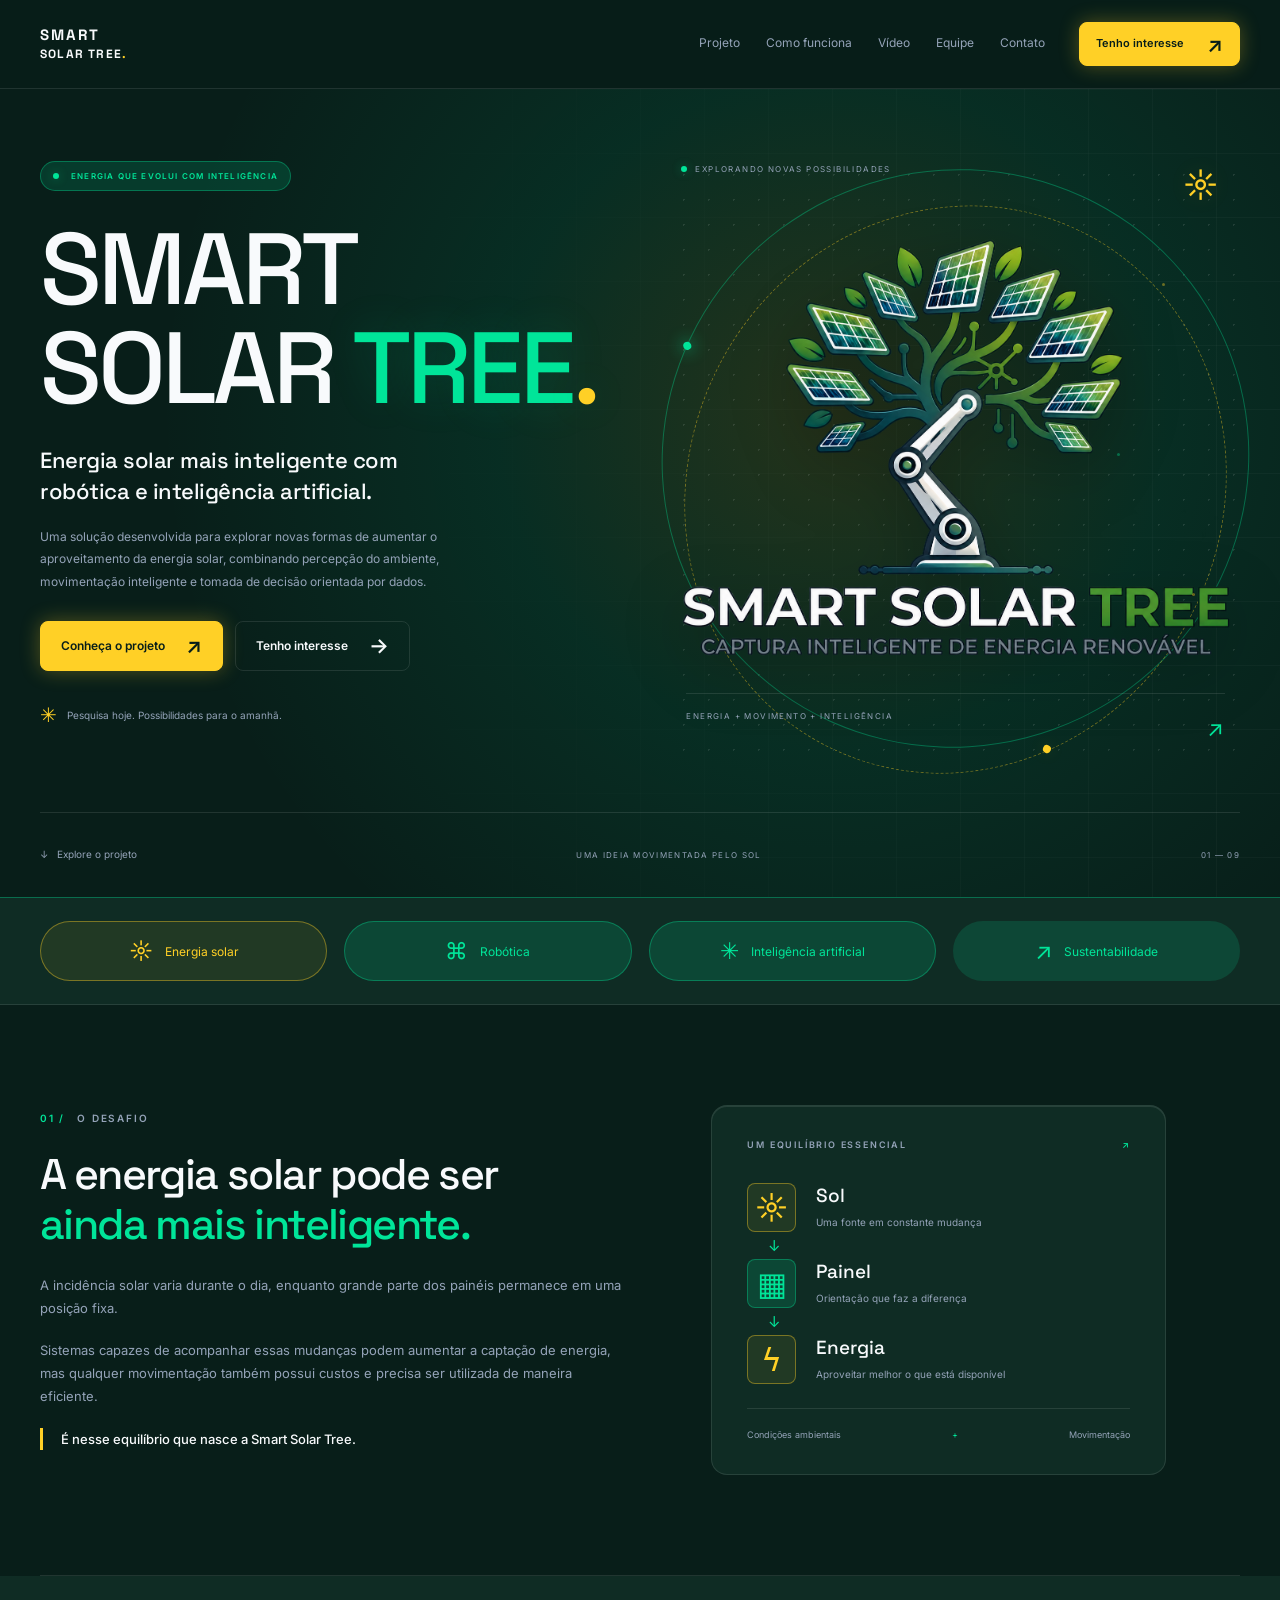
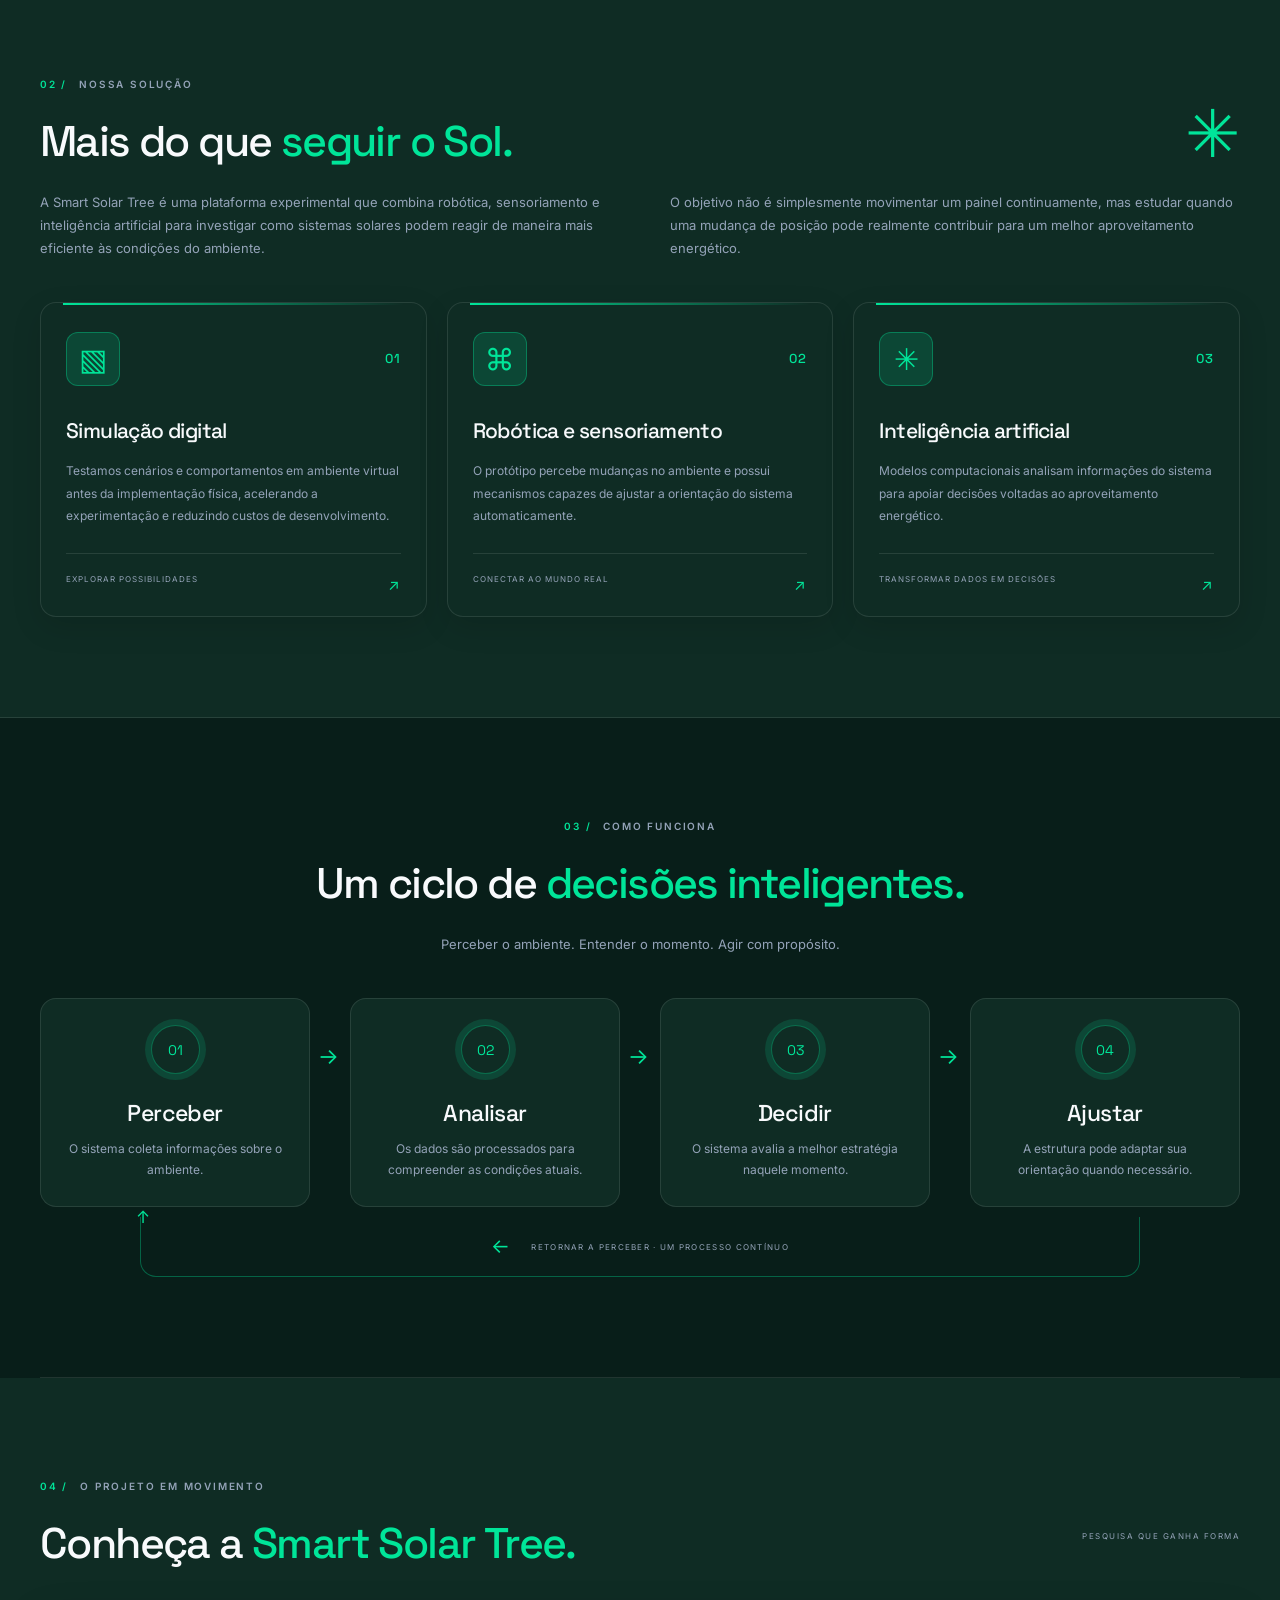
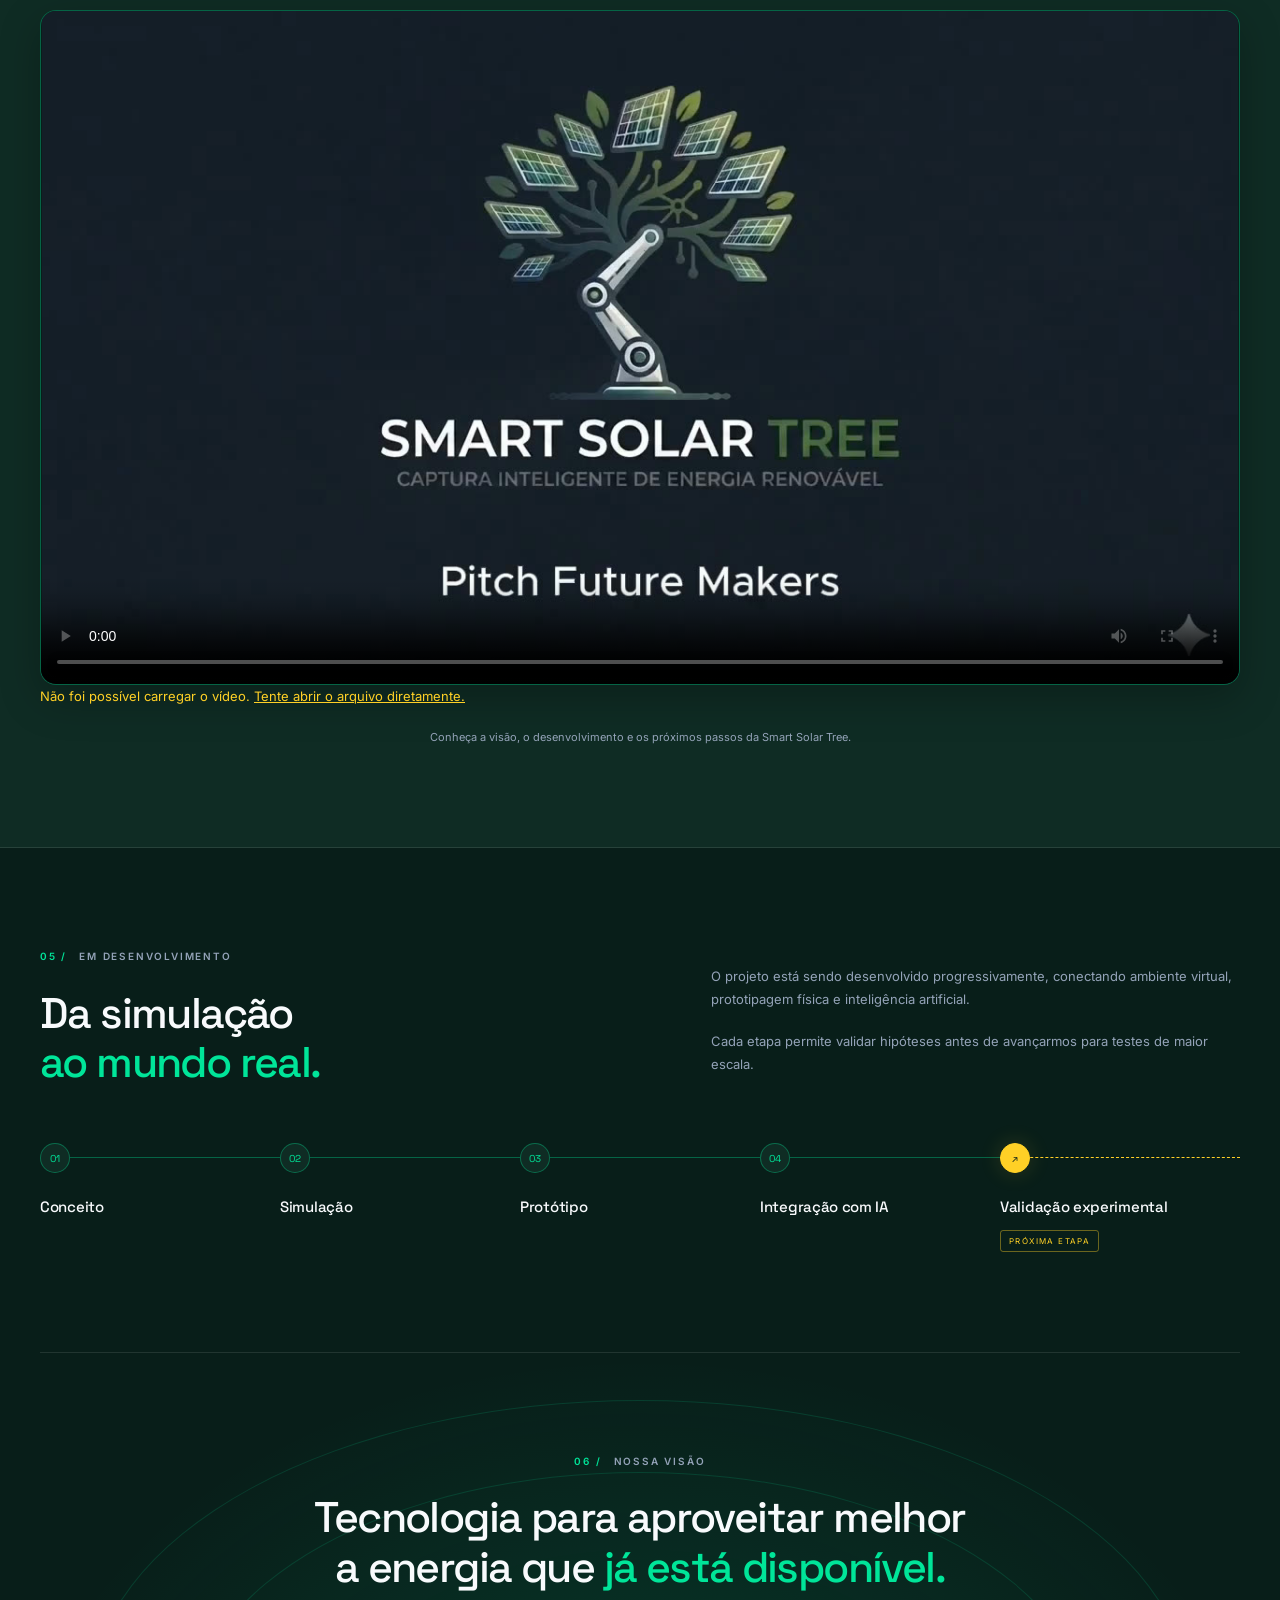
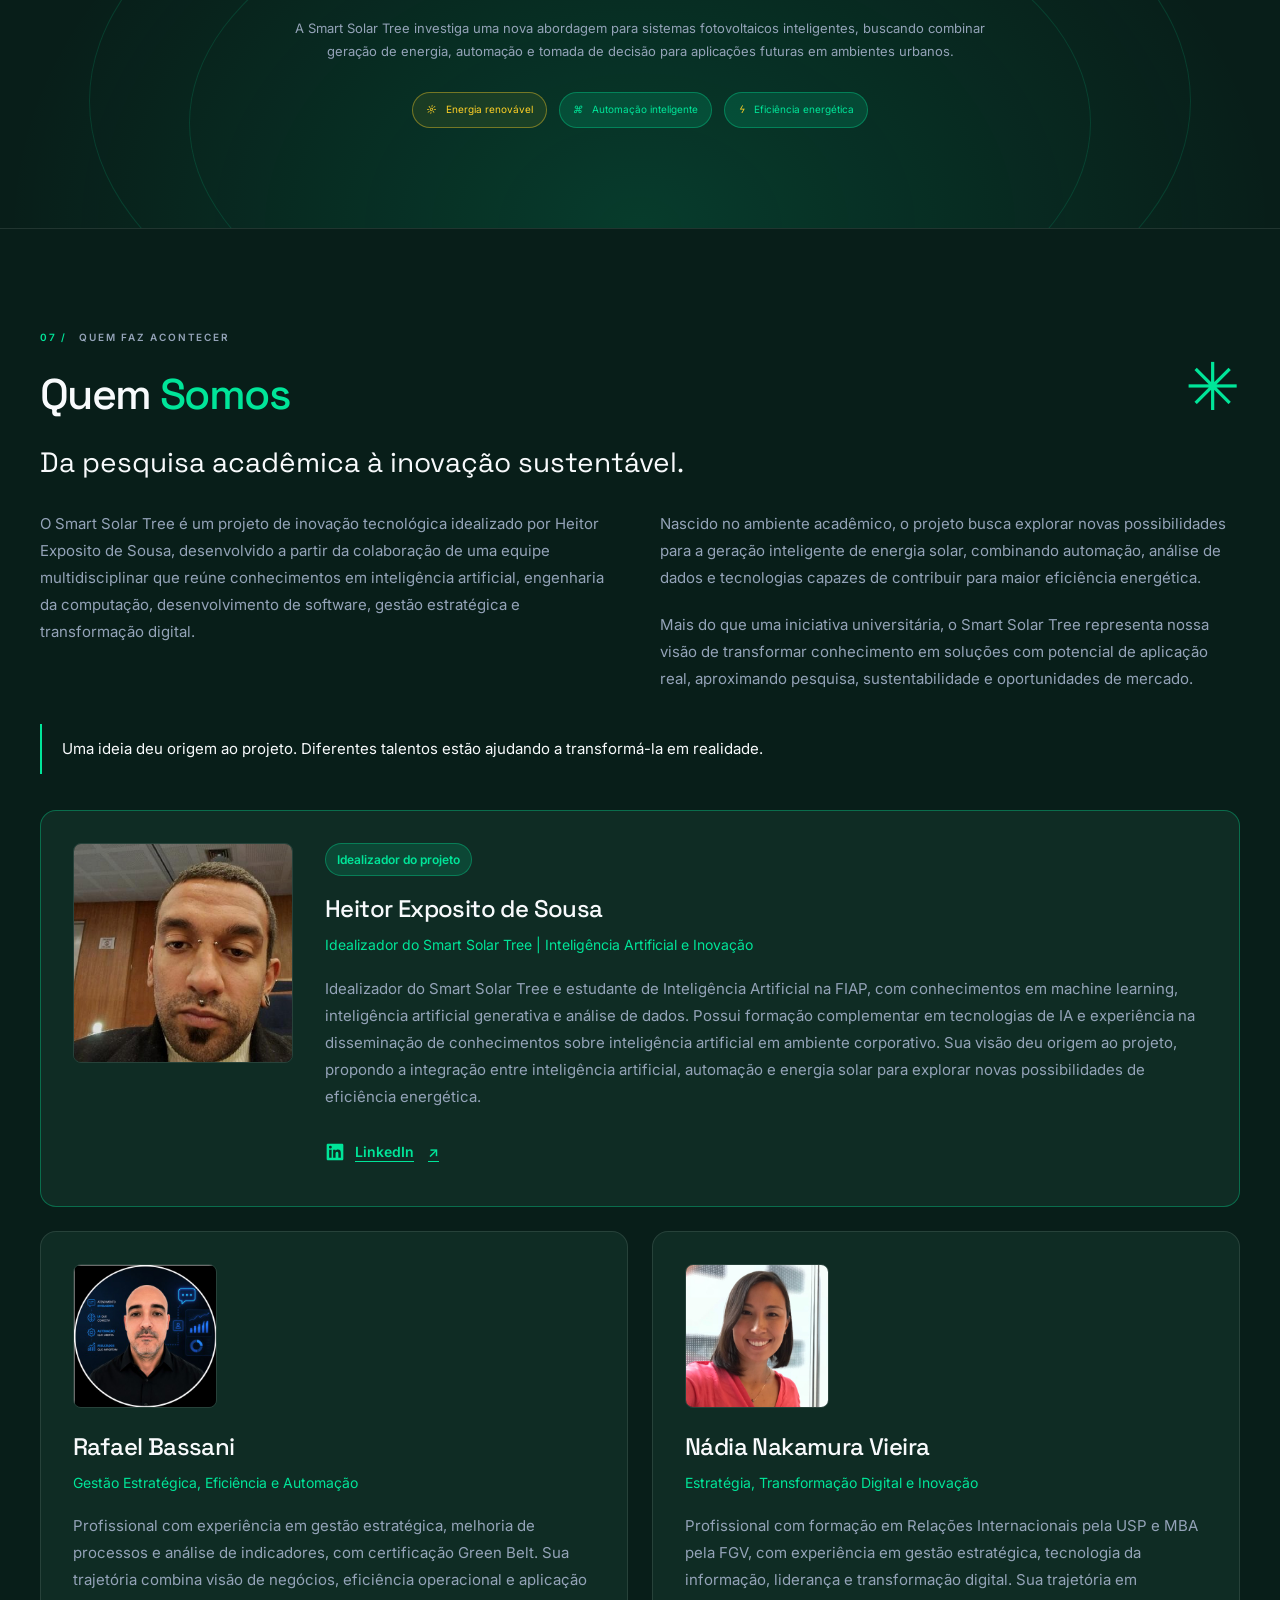
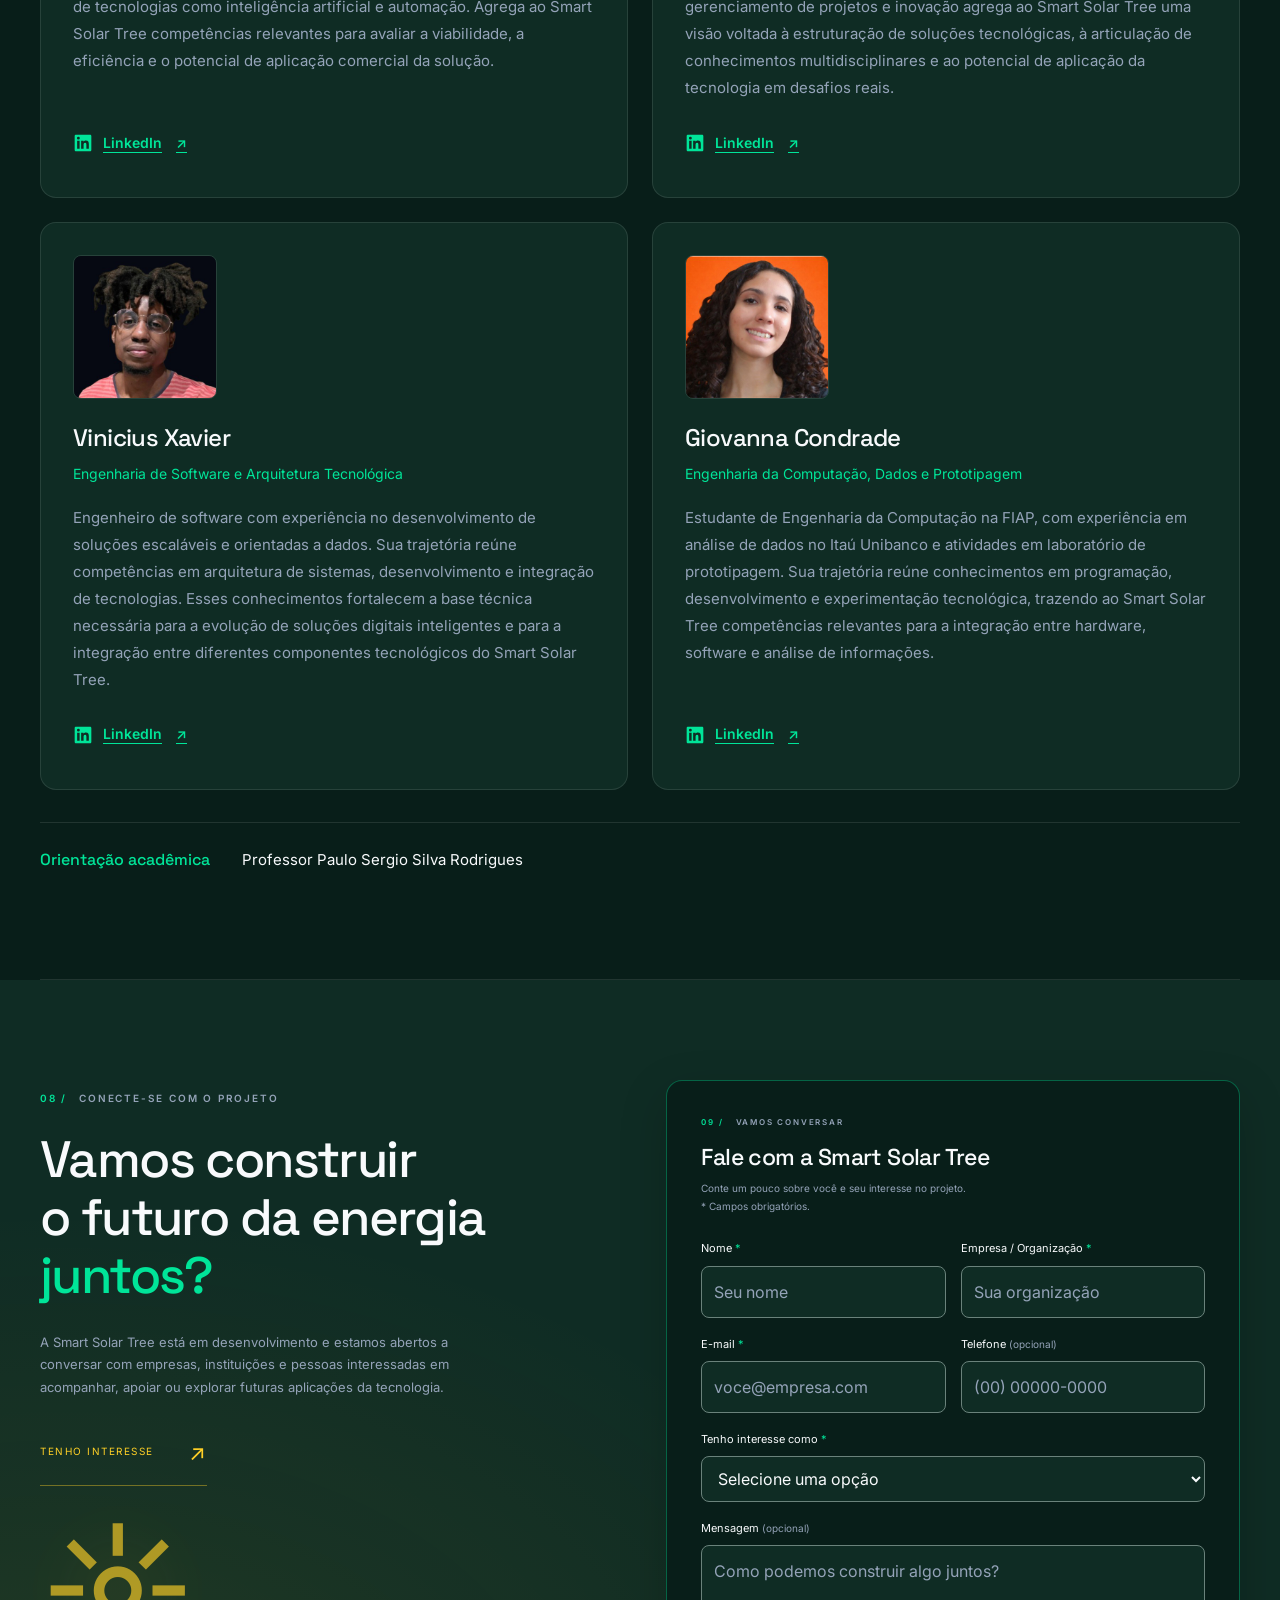
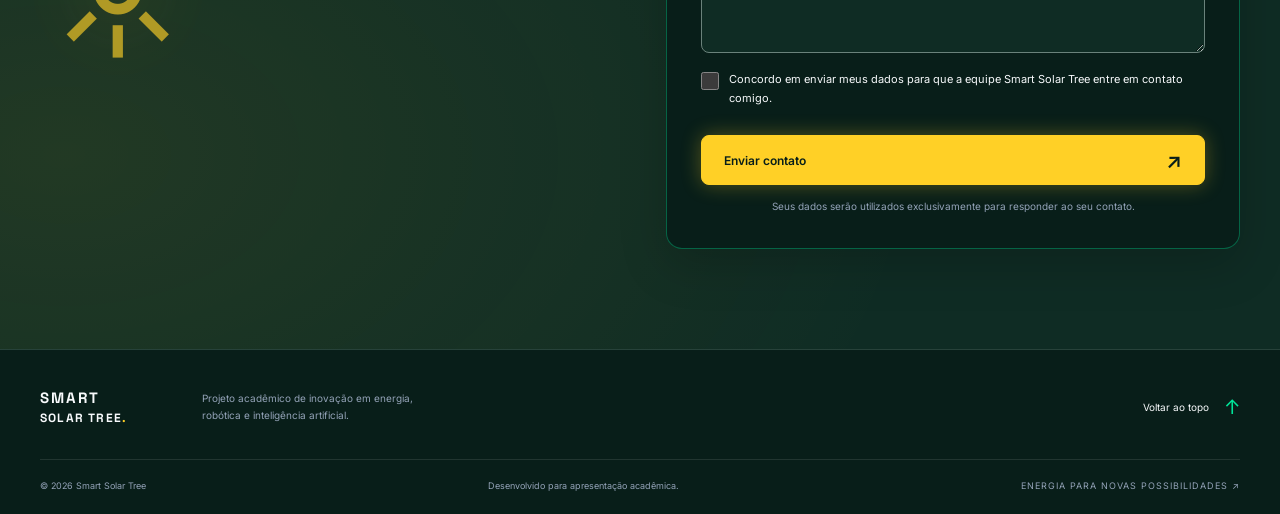
==== commit e379c30c: "Aprimora Quem Somos e integra Google Analytics" ====
--- a/index.html
+++ b/index.html
@@ -1,4 +1,13 @@
 <!doctype html><html lang="pt-BR"><head>
+<!-- Google Analytics 4: Smart Solar Tree -->
+<script async src="https://www.googletagmanager.com/gtag/js?id=G-B57P1L99JD"></script>
+<script>
+  window.dataLayer = window.dataLayer || [];
+  function gtag(){dataLayer.push(arguments);}
+  gtag('js', new Date());
+  gtag('config', 'G-B57P1L99JD');
+</script>
+
 <meta name="robots" content="noindex">
 <meta charset="utf-8"><meta name="viewport" content="width=device-width, initial-scale=1"><meta name="theme-color" content="#081e19"><title>Smart Solar Tree | Energia Solar Inteligente</title><meta name="description" content="Projeto de energia solar inteligente que combina robótica, sensoriamento e inteligência artificial."><meta property="og:title" content="Smart Solar Tree | Energia Solar Inteligente"><meta property="og:description" content="Energia solar mais inteligente com robótica e inteligência artificial."><meta property="og:type" content="website"><meta property="og:locale" content="pt_BR">
 <link rel="preconnect" href="https://fonts.googleapis.com"><link rel="preconnect" href="https://fonts.gstatic.com" crossorigin><link href="https://fonts.googleapis.com/css2?family=Inter:wght@400;500;600;700&family=Space+Grotesk:wght@400;500;600;700&display=swap" rel="stylesheet"><link rel="stylesheet" href="styles.css"><script src="script.js" defer></script></head><body data-theme="bio-tech-solar">
@@ -15,7 +24,77 @@
 <section class="section shaded" id="video"><div class="container"><div class="section-heading" data-reveal><div><div class="eyebrow"><span>04 /</span> O PROJETO EM MOVIMENTO</div><h2>Conheça a <em>Smart Solar Tree.</em></h2></div><span class="small-label">PESQUISA QUE GANHA FORMA</span></div><div class="video-frame" data-reveal><video id="project-video" controls preload="metadata" playsinline poster="assets/images/video-poster.jpg" aria-label="Vídeo de apresentação da Smart Solar Tree"><source src="assets/smart-solar-tree-web.mp4" type="video/mp4">Seu navegador não suporta vídeo HTML5. <a href="assets/smart-solar-tree-web.mp4">Abra o vídeo.</a></video></div><p id="video-error" role="status" hidden>Não foi possível carregar o vídeo. <a href="assets/smart-solar-tree-web.mp4">Tente abrir o arquivo diretamente.</a></p><p class="video-caption">Conheça a visão, o desenvolvimento e os próximos passos da Smart Solar Tree.</p></div></section>
 <section class="section container" id="desenvolvimento"><div class="split" data-reveal><div><div class="eyebrow"><span>05 /</span> EM DESENVOLVIMENTO</div><h2>Da simulação<br><em>ao mundo real.</em></h2></div><div><p>O projeto está sendo desenvolvido progressivamente, conectando ambiente virtual, prototipagem física e inteligência artificial.</p><p>Cada etapa permite validar hipóteses antes de avançarmos para testes de maior escala.</p></div></div><ol class="timeline" data-reveal><li><span>01</span><h3>Conceito</h3></li><li><span>02</span><h3>Simulação</h3></li><li><span>03</span><h3>Protótipo</h3></li><li><span>04</span><h3>Integração com IA</h3></li><li class="next"><span>↗</span><h3>Validação experimental</h3><small>PRÓXIMA ETAPA</small></li></ol></section>
 <section class="vision section"><div class="container center" data-reveal><div class="eyebrow"><span>06 /</span> NOSSA VISÃO</div><h2>Tecnologia para aproveitar melhor<br>a energia que <em>já está disponível.</em></h2><p>A Smart Solar Tree investiga uma nova abordagem para sistemas fotovoltaicos inteligentes, buscando combinar geração de energia, automação e tomada de decisão para aplicações futuras em ambientes urbanos.</p><div class="vision-tags"><span><i class="icon-solar" aria-hidden="true">☼</i> &nbsp; Energia renovável</span><span><i class="icon-tech" aria-hidden="true">⌘</i> &nbsp; Automação inteligente</span><span><i class="icon-solar" aria-hidden="true">ϟ</i> &nbsp; Eficiência energética</span></div></div></section>
-<section class="section container" id="equipe"><div class="section-heading" data-reveal><div><div class="eyebrow"><span>07 /</span> QUEM FAZ ACONTECER</div><h2>Equipe <em>Smart Solar Tree.</em></h2></div><p class="team-subtitle">Diferentes perspectivas.<br>Um propósito em comum.</p></div><div class="team-grid" data-reveal><div class="advisor"><span class="eyebrow">ORIENTADOR</span><h3>Prof. Paulo Sergio<br>Silva Rodrigues</h3><span class="advisor-mark" aria-hidden="true">↗</span></div><ul class="members"><li><span aria-hidden="true">HE</span>Heitor Exposito de Sousa</li><li><span aria-hidden="true">NN</span>Nádia Nakamura Vieira</li><li><span aria-hidden="true">RB</span>Rafael Bassani</li><li><span aria-hidden="true">VX</span>Vinícius Xavier da Silva</li><li><span aria-hidden="true">GC</span>Giovanna Condrade</li></ul></div></section>
+<section class="section container" id="equipe" aria-labelledby="equipe-titulo">
+  <div class="section-heading" data-reveal>
+    <div><div class="eyebrow"><span>07 /</span> QUEM FAZ ACONTECER</div><h2 id="equipe-titulo">Quem <em>Somos</em></h2></div>
+    <span class="section-symbol" aria-hidden="true">✳</span>
+  </div>
+  <div class="team-intro" data-reveal>
+    <p class="team-lead">Da pesquisa acadêmica à inovação sustentável.</p>
+    <div class="team-story">
+      <p>O Smart Solar Tree é um projeto de inovação tecnológica idealizado por Heitor Exposito de Sousa, desenvolvido a partir da colaboração de uma equipe multidisciplinar que reúne conhecimentos em inteligência artificial, engenharia da computação, desenvolvimento de software, gestão estratégica e transformação digital.</p>
+      <div><p>Nascido no ambiente acadêmico, o projeto busca explorar novas possibilidades para a geração inteligente de energia solar, combinando automação, análise de dados e tecnologias capazes de contribuir para maior eficiência energética.</p><p>Mais do que uma iniciativa universitária, o Smart Solar Tree representa nossa visão de transformar conhecimento em soluções com potencial de aplicação real, aproximando pesquisa, sustentabilidade e oportunidades de mercado.</p></div>
+    </div>
+    <p class="team-highlight">Uma ideia deu origem ao projeto. Diferentes talentos estão ajudando a transformá-la em realidade.</p>
+  </div>
+  <!-- Cada article reúne os dados do integrante, disponíveis também sem JavaScript. -->
+  <div class="team-grid">
+    <article class="team-card team-card--founder" aria-labelledby="heitor-nome" data-reveal>
+      <img class="team-photo" src="assets/images/Heitor.jfif" alt="Retrato de Heitor Exposito de Sousa" width="400" height="400" loading="lazy" decoding="async">
+      <div class="team-details">
+        <span class="team-badge">Idealizador do projeto</span>
+        <h3 id="heitor-nome">Heitor Exposito de Sousa</h3>
+        <p class="team-role">Idealizador do Smart Solar Tree | Inteligência Artificial e Inovação</p>
+        <p class="team-bio">Idealizador do Smart Solar Tree e estudante de Inteligência Artificial na FIAP, com conhecimentos em machine learning, inteligência artificial generativa e análise de dados. Possui formação complementar em tecnologias de IA e experiência na disseminação de conhecimentos sobre inteligência artificial em ambiente corporativo. Sua visão deu origem ao projeto, propondo a integração entre inteligência artificial, automação e energia solar para explorar novas possibilidades de eficiência energética.</p>
+        <a class="team-link" href="https://www.linkedin.com/in/heitor-exposito-de-sousa/" target="_blank" rel="noopener noreferrer" aria-label="LinkedIn de Heitor Exposito de Sousa (abre em nova aba)"><svg viewBox="0 0 24 24" width="20" height="20" aria-hidden="true" focusable="false"><path fill="currentColor" d="M20.45 2H3.55C2.69 2 2 2.68 2 3.52v16.96c0 .84.69 1.52 1.55 1.52h16.9c.86 0 1.55-.68 1.55-1.52V3.52c0-.84-.69-1.52-1.55-1.52ZM7.93 18.75H4.98V9.2h2.95v9.55ZM6.45 7.9a1.71 1.71 0 1 1 0-3.42 1.71 1.71 0 0 1 0 3.42ZM19 18.75h-2.95V14.1c0-1.11-.02-2.54-1.55-2.54-1.55 0-1.79 1.21-1.79 2.46v4.73H9.76V9.2h2.83v1.31h.04c.39-.75 1.36-1.55 2.79-1.55 2.98 0 3.58 1.96 3.58 4.51v5.28Z"/></svg>LinkedIn <span aria-hidden="true">↗</span></a>
+      </div>
+    </article>
+    <article class="team-card" aria-labelledby="rafael-nome" data-reveal>
+      <img class="team-photo" src="assets/images/Rafael.jfif" alt="Retrato de Rafael Bassani" width="400" height="400" loading="lazy" decoding="async">
+      <div class="team-details">
+
+        <h3 id="rafael-nome">Rafael Bassani</h3>
+        <p class="team-role">Gestão Estratégica, Eficiência e Automação</p>
+        <p class="team-bio">Profissional com experiência em gestão estratégica, melhoria de processos e análise de indicadores, com certificação Green Belt. Sua trajetória combina visão de negócios, eficiência operacional e aplicação de tecnologias como inteligência artificial e automação. Agrega ao Smart Solar Tree competências relevantes para avaliar a viabilidade, a eficiência e o potencial de aplicação comercial da solução.</p>
+        <a class="team-link" href="https://www.linkedin.com/in/rafael-bassani-30021490/" target="_blank" rel="noopener noreferrer" aria-label="LinkedIn de Rafael Bassani (abre em nova aba)"><svg viewBox="0 0 24 24" width="20" height="20" aria-hidden="true" focusable="false"><path fill="currentColor" d="M20.45 2H3.55C2.69 2 2 2.68 2 3.52v16.96c0 .84.69 1.52 1.55 1.52h16.9c.86 0 1.55-.68 1.55-1.52V3.52c0-.84-.69-1.52-1.55-1.52ZM7.93 18.75H4.98V9.2h2.95v9.55ZM6.45 7.9a1.71 1.71 0 1 1 0-3.42 1.71 1.71 0 0 1 0 3.42ZM19 18.75h-2.95V14.1c0-1.11-.02-2.54-1.55-2.54-1.55 0-1.79 1.21-1.79 2.46v4.73H9.76V9.2h2.83v1.31h.04c.39-.75 1.36-1.55 2.79-1.55 2.98 0 3.58 1.96 3.58 4.51v5.28Z"/></svg>LinkedIn <span aria-hidden="true">↗</span></a>
+      </div>
+    </article>
+    <article class="team-card" aria-labelledby="nadia-nome" data-reveal>
+      <img class="team-photo" src="assets/images/N%C3%A1dia%20Vieira.jfif" alt="Retrato de Nádia Nakamura Vieira" width="400" height="400" loading="lazy" decoding="async">
+      <div class="team-details">
+
+        <h3 id="nadia-nome">Nádia Nakamura Vieira</h3>
+        <p class="team-role">Estratégia, Transformação Digital e Inovação</p>
+        <p class="team-bio">Profissional com formação em Relações Internacionais pela USP e MBA pela FGV, com experiência em gestão estratégica, tecnologia da informação, liderança e transformação digital. Sua trajetória em gerenciamento de projetos e inovação agrega ao Smart Solar Tree uma visão voltada à estruturação de soluções tecnológicas, à articulação de conhecimentos multidisciplinares e ao potencial de aplicação da tecnologia em desafios reais.</p>
+        <a class="team-link" href="https://www.linkedin.com/in/nadianakamuravieira/" target="_blank" rel="noopener noreferrer" aria-label="LinkedIn de Nádia Nakamura Vieira (abre em nova aba)"><svg viewBox="0 0 24 24" width="20" height="20" aria-hidden="true" focusable="false"><path fill="currentColor" d="M20.45 2H3.55C2.69 2 2 2.68 2 3.52v16.96c0 .84.69 1.52 1.55 1.52h16.9c.86 0 1.55-.68 1.55-1.52V3.52c0-.84-.69-1.52-1.55-1.52ZM7.93 18.75H4.98V9.2h2.95v9.55ZM6.45 7.9a1.71 1.71 0 1 1 0-3.42 1.71 1.71 0 0 1 0 3.42ZM19 18.75h-2.95V14.1c0-1.11-.02-2.54-1.55-2.54-1.55 0-1.79 1.21-1.79 2.46v4.73H9.76V9.2h2.83v1.31h.04c.39-.75 1.36-1.55 2.79-1.55 2.98 0 3.58 1.96 3.58 4.51v5.28Z"/></svg>LinkedIn <span aria-hidden="true">↗</span></a>
+      </div>
+    </article>
+    <article class="team-card" aria-labelledby="vinicius-nome" data-reveal>
+      <img class="team-photo" src="assets/images/Vinicius.jfif" alt="Retrato de Vinicius Xavier" width="400" height="400" loading="lazy" decoding="async">
+      <div class="team-details">
+
+        <h3 id="vinicius-nome">Vinicius Xavier</h3>
+        <p class="team-role">Engenharia de Software e Arquitetura Tecnológica</p>
+        <p class="team-bio">Engenheiro de software com experiência no desenvolvimento de soluções escaláveis e orientadas a dados. Sua trajetória reúne competências em arquitetura de sistemas, desenvolvimento e integração de tecnologias. Esses conhecimentos fortalecem a base técnica necessária para a evolução de soluções digitais inteligentes e para a integração entre diferentes componentes tecnológicos do Smart Solar Tree.</p>
+        <a class="team-link" href="https://www.linkedin.com/in/vinicius-xavier-s/" target="_blank" rel="noopener noreferrer" aria-label="LinkedIn de Vinicius Xavier (abre em nova aba)"><svg viewBox="0 0 24 24" width="20" height="20" aria-hidden="true" focusable="false"><path fill="currentColor" d="M20.45 2H3.55C2.69 2 2 2.68 2 3.52v16.96c0 .84.69 1.52 1.55 1.52h16.9c.86 0 1.55-.68 1.55-1.52V3.52c0-.84-.69-1.52-1.55-1.52ZM7.93 18.75H4.98V9.2h2.95v9.55ZM6.45 7.9a1.71 1.71 0 1 1 0-3.42 1.71 1.71 0 0 1 0 3.42ZM19 18.75h-2.95V14.1c0-1.11-.02-2.54-1.55-2.54-1.55 0-1.79 1.21-1.79 2.46v4.73H9.76V9.2h2.83v1.31h.04c.39-.75 1.36-1.55 2.79-1.55 2.98 0 3.58 1.96 3.58 4.51v5.28Z"/></svg>LinkedIn <span aria-hidden="true">↗</span></a>
+      </div>
+    </article>
+    <article class="team-card" aria-labelledby="giovanna-nome" data-reveal>
+      <img class="team-photo" src="assets/images/Giovanna.jfif" alt="Retrato de Giovanna Condrade" width="400" height="400" loading="lazy" decoding="async">
+      <div class="team-details">
+
+        <h3 id="giovanna-nome">Giovanna Condrade</h3>
+        <p class="team-role">Engenharia da Computação, Dados e Prototipagem</p>
+        <p class="team-bio">Estudante de Engenharia da Computação na FIAP, com experiência em análise de dados no Itaú Unibanco e atividades em laboratório de prototipagem. Sua trajetória reúne conhecimentos em programação, desenvolvimento e experimentação tecnológica, trazendo ao Smart Solar Tree competências relevantes para a integração entre hardware, software e análise de informações.</p>
+        <a class="team-link" href="https://www.linkedin.com/in/giovannacondrade/" target="_blank" rel="noopener noreferrer" aria-label="LinkedIn de Giovanna Condrade (abre em nova aba)"><svg viewBox="0 0 24 24" width="20" height="20" aria-hidden="true" focusable="false"><path fill="currentColor" d="M20.45 2H3.55C2.69 2 2 2.68 2 3.52v16.96c0 .84.69 1.52 1.55 1.52h16.9c.86 0 1.55-.68 1.55-1.52V3.52c0-.84-.69-1.52-1.55-1.52ZM7.93 18.75H4.98V9.2h2.95v9.55ZM6.45 7.9a1.71 1.71 0 1 1 0-3.42 1.71 1.71 0 0 1 0 3.42ZM19 18.75h-2.95V14.1c0-1.11-.02-2.54-1.55-2.54-1.55 0-1.79 1.21-1.79 2.46v4.73H9.76V9.2h2.83v1.31h.04c.39-.75 1.36-1.55 2.79-1.55 2.98 0 3.58 1.96 3.58 4.51v5.28Z"/></svg>LinkedIn <span aria-hidden="true">↗</span></a>
+      </div>
+    </article>
+  </div>
+  <aside class="team-advisor" aria-labelledby="orientacao-titulo" data-reveal>
+    <h3 id="orientacao-titulo">Orientação acadêmica</h3>
+    <p>Professor Paulo Sergio Silva Rodrigues</p>
+  </aside>
+</section>
 <section class="section contact-section" id="contato"><div class="container contact-grid"><div class="contact-copy" data-reveal><div class="eyebrow"><span>08 /</span> CONECTE-SE COM O PROJETO</div><h2>Vamos construir<br>o futuro da energia<br><em>juntos?</em></h2><p>A Smart Solar Tree está em desenvolvimento e estamos abertos a conversar com empresas, instituições e pessoas interessadas em acompanhar, apoiar ou explorar futuras aplicações da tecnologia.</p><a class="contact-link" href="#formulario">TENHO INTERESSE <span aria-hidden="true">↗</span></a><div class="contact-decoration" aria-hidden="true">☼</div></div>
 <!-- Campos com foco neon e CTA solar; labels e validacao nativa preservados. -->
 <form id="formulario" action="https://formsubmit.co/optimizasavings@gmail.com" method="POST" class="contact-form"><div class="eyebrow"><span>09 /</span> VAMOS CONVERSAR</div><h3>Fale com a Smart Solar Tree</h3><p class="form-note">Conte um pouco sobre você e seu interesse no projeto.<br>* Campos obrigatórios.</p><input type="hidden" name="_subject" value="Novo contato - Smart Solar Tree"><input type="hidden" name="_template" value="table"><input type="hidden" name="_captcha" value="false"><div class="honeypot" aria-hidden="true"><label for="website">Deixe este campo vazio</label><input id="website" name="_honey" type="text" tabindex="-1" autocomplete="off"></div>
--- a/styles.css
+++ b/styles.css
@@ -165,15 +165,6 @@
 .vision p{max-width:715px;margin:0 auto 30px;font-size:13px}
 .vision-tags{display:flex;justify-content:center;flex-wrap:wrap;gap:12px}
 .vision-tags>span{font-size:10px;padding:8px 13px;border:1px solid var(--border-active);border-radius:30px;background:var(--bg-surface);color:var(--text-primary)}
-.team-subtitle{display:none;font-size:12px}
-.team-grid{display:grid;gap:24px;margin-top:12px}
-.advisor{position:relative;border:1px solid var(--border-subtle);padding:30px;border-radius:6px;background:var(--bg-surface)}
-.advisor .eyebrow{font-size:9px;color:var(--accent-neon)}
-.advisor h3{font-size:22px;line-height:1.4;margin-bottom:30px}
-.advisor-mark{position:absolute;right:25px;bottom:20px;color:var(--accent-neon);font-size:25px}
-.members{list-style:none;padding:0;margin:0;display:grid}
-.members li{display:flex;gap:15px;align-items:center;padding:15px 0;border-bottom:1px solid var(--border-subtle);font-size:12px}
-.members li>span{width:35px;height:35px;flex-shrink:0;border-radius:50%;background:var(--bg-surface);display:grid;place-content:center;color:var(--accent-neon);font:11px var(--heading)}
 
 /* Formulário: campos grandes para toque e foco visível. */
 .contact-section{background:linear-gradient(115deg,var(--bg-surface-elevated),var(--bg-surface))}
@@ -217,7 +208,6 @@
 .principles .container>span{font-size:10px}
 .hero-bottom>span:nth-child(2){display:block}
 .hero-art{max-width:570px;width:100%;margin-inline:auto}
-.members{grid-template-columns:1fr 1fr;column-gap:25px}
 .section-symbol,.small-label{display:block}
 .contact-form{padding:32px}
 }
@@ -257,9 +247,6 @@
 .timeline li>span{top:-15px;left:0}
 .timeline .next{border-top:1px dashed var(--accent-solar)}
 .timeline h3{font-size:15px}
-.team-subtitle{display:block}
-.team-grid{grid-template-columns:.9fr 2fr;gap:40px}
-.members{column-gap:40px}
 .contact-grid{grid-template-columns:1fr 1.05fr;gap:80px}
 .contact-decoration{display:block}
 .contact-form{padding:34px}
@@ -350,8 +337,6 @@
 .vision { background:radial-gradient(ellipse at 50% 100%,var(--accent-neon-subtle),transparent 70%),var(--bg-main); }
 .vision-tags>span:first-child { color:var(--accent-solar); border-color:var(--border-solar); background:var(--solar-subtle); }
 .vision-tags>span:not(:first-child) { color:var(--accent-neon); background:var(--accent-neon-subtle); }
-.advisor { border-radius:var(--radius-card); border-top:2px solid var(--accent-neon); }
-.members li>span { border:1px solid var(--border-active); background:var(--accent-neon-subtle); }
 .contact-section { background:radial-gradient(ellipse at 5% 80%,var(--solar-subtle),transparent 50%),var(--bg-surface); }
 .contact-link { color:var(--accent-solar); border-color:var(--border-solar); }
 .contact-link:hover { color:var(--accent-solar-hover); }
@@ -371,7 +356,7 @@
 .icon-solar,.node-icon.icon-solar,.vision-tags .icon-solar { color:var(--accent-solar); }
 .icon-tech,.card .card-top>.icon-tech { color:var(--accent-neon); }
 .node-icon.icon-solar { background:var(--solar-subtle); border-color:var(--border-solar); }
-.cycle li,.advisor,.members li,.diagram {
+.cycle li,.diagram {
   background:var(--bg-surface); border:1px solid var(--border-subtle); border-radius:var(--radius-card);
   transition:border-color .25s,transform .25s,box-shadow .25s;
 }
@@ -379,10 +364,7 @@
 .cycle .step-number { top:24px; left:22px; }
 .cycle li:not(:last-child):after { top:auto; bottom:-25px; left:39px; }
 .cycle p { margin-bottom:0; }
-.members { gap:12px; }
-.members li { padding:16px; }
-.advisor { border-top:1px solid var(--border-subtle); }
-.cycle li:hover,.advisor:hover,.members li:hover,.diagram:hover {
+.cycle li:hover,.diagram:hover {
   border-color:var(--border-active); box-shadow:0 0 24px var(--accent-neon-subtle); transform:translateY(-3px);
 }
 .contact-link,.back-top,.menu-toggle,.vision-tags>span { transition:color .25s,border-color .25s,background .25s,box-shadow .25s; }
@@ -405,5 +387,39 @@
 }
 @media (prefers-reduced-motion:reduce) {
   *,*:before,*:after { animation:none!important; transition:none!important; }
-  .card:hover,.button:hover,.button:focus-visible,.button:hover span[aria-hidden],.cycle li:hover,.advisor:hover,.members li:hover,.diagram:hover { transform:none; }
-}
+  .card:hover,.button:hover,.button:focus-visible,.button:hover span[aria-hidden],.cycle li:hover,.diagram:hover { transform:none; }
+}
+
+/* Quem Somos: mesmos tokens, retratos originais e leitura sem carrossel. */
+.team-lead{font-family:var(--heading);font-size:clamp(21px,2.3vw,28px);line-height:1.35;color:var(--text-primary);margin-bottom:28px}
+.team-story{display:grid;gap:0 40px}
+.team-story p{font-size:15px;line-height:1.8}
+.team-highlight{border-left:2px solid var(--accent-neon);padding:12px 0 12px 20px;margin:12px 0 36px;max-width:760px;color:var(--text-primary)}
+.team-grid{display:grid;gap:24px}
+.team-card{display:flex;flex-direction:column;gap:24px;min-width:0;padding:24px;background:var(--bg-surface);border:1px solid var(--border-subtle);border-radius:var(--radius-card);transition:border-color .25s,box-shadow .25s}
+.team-card:hover,.team-card:focus-within{border-color:var(--border-active);box-shadow:0 0 24px var(--accent-neon-subtle)}
+.team-photo{width:144px;height:auto;aspect-ratio:1;object-fit:cover;object-position:center;border-radius:var(--radius-control);border:1px solid var(--border-subtle)}
+.team-details{display:flex;flex-direction:column;align-items:flex-start;flex:1;min-width:0}
+.team-card h3{font-size:24px;line-height:1.25;margin-bottom:10px;overflow-wrap:break-word}
+.team-card .team-role{font-size:14px;line-height:1.6;color:var(--accent-neon);margin-bottom:18px}
+.team-bio{font-size:15px;line-height:1.8}
+.team-link{display:inline-flex;align-items:center;gap:10px;min-height:44px;margin-top:auto;color:var(--accent-neon);font-weight:600;font-size:14px;text-decoration:underline;text-underline-offset:4px;border-radius:4px}
+.team-link:hover{color:var(--text-primary)}
+.team-link svg{flex-shrink:0}
+.team-link span{margin-left:4px}
+.team-card--founder{border-color:var(--border-active)}
+.team-badge{display:inline-flex;max-width:100%;padding:5px 11px;margin-bottom:18px;border:1px solid var(--border-active);border-radius:999px;background:var(--accent-neon-subtle);color:var(--accent-neon);font-size:12px;font-weight:600}
+.team-advisor{margin-top:32px;padding:24px 0 0;border-top:1px solid var(--border-subtle)}
+.team-advisor h3{font-size:16px;color:var(--accent-neon);margin-bottom:10px;letter-spacing:0}
+.team-advisor p{color:var(--text-primary);margin:0}
+@media(min-width:700px){
+  .team-grid{grid-template-columns:repeat(2,minmax(0,1fr))}
+  .team-card--founder{grid-column:1/-1;flex-direction:row;align-items:flex-start;gap:32px}
+  .team-card--founder .team-photo{width:184px;flex-shrink:0}
+}
+@media(min-width:900px){
+  .team-story{grid-template-columns:1fr 1fr}
+  .team-card{padding:32px}
+  .team-card--founder .team-photo{width:220px}
+  .team-advisor{display:flex;align-items:baseline;gap:32px}
+}
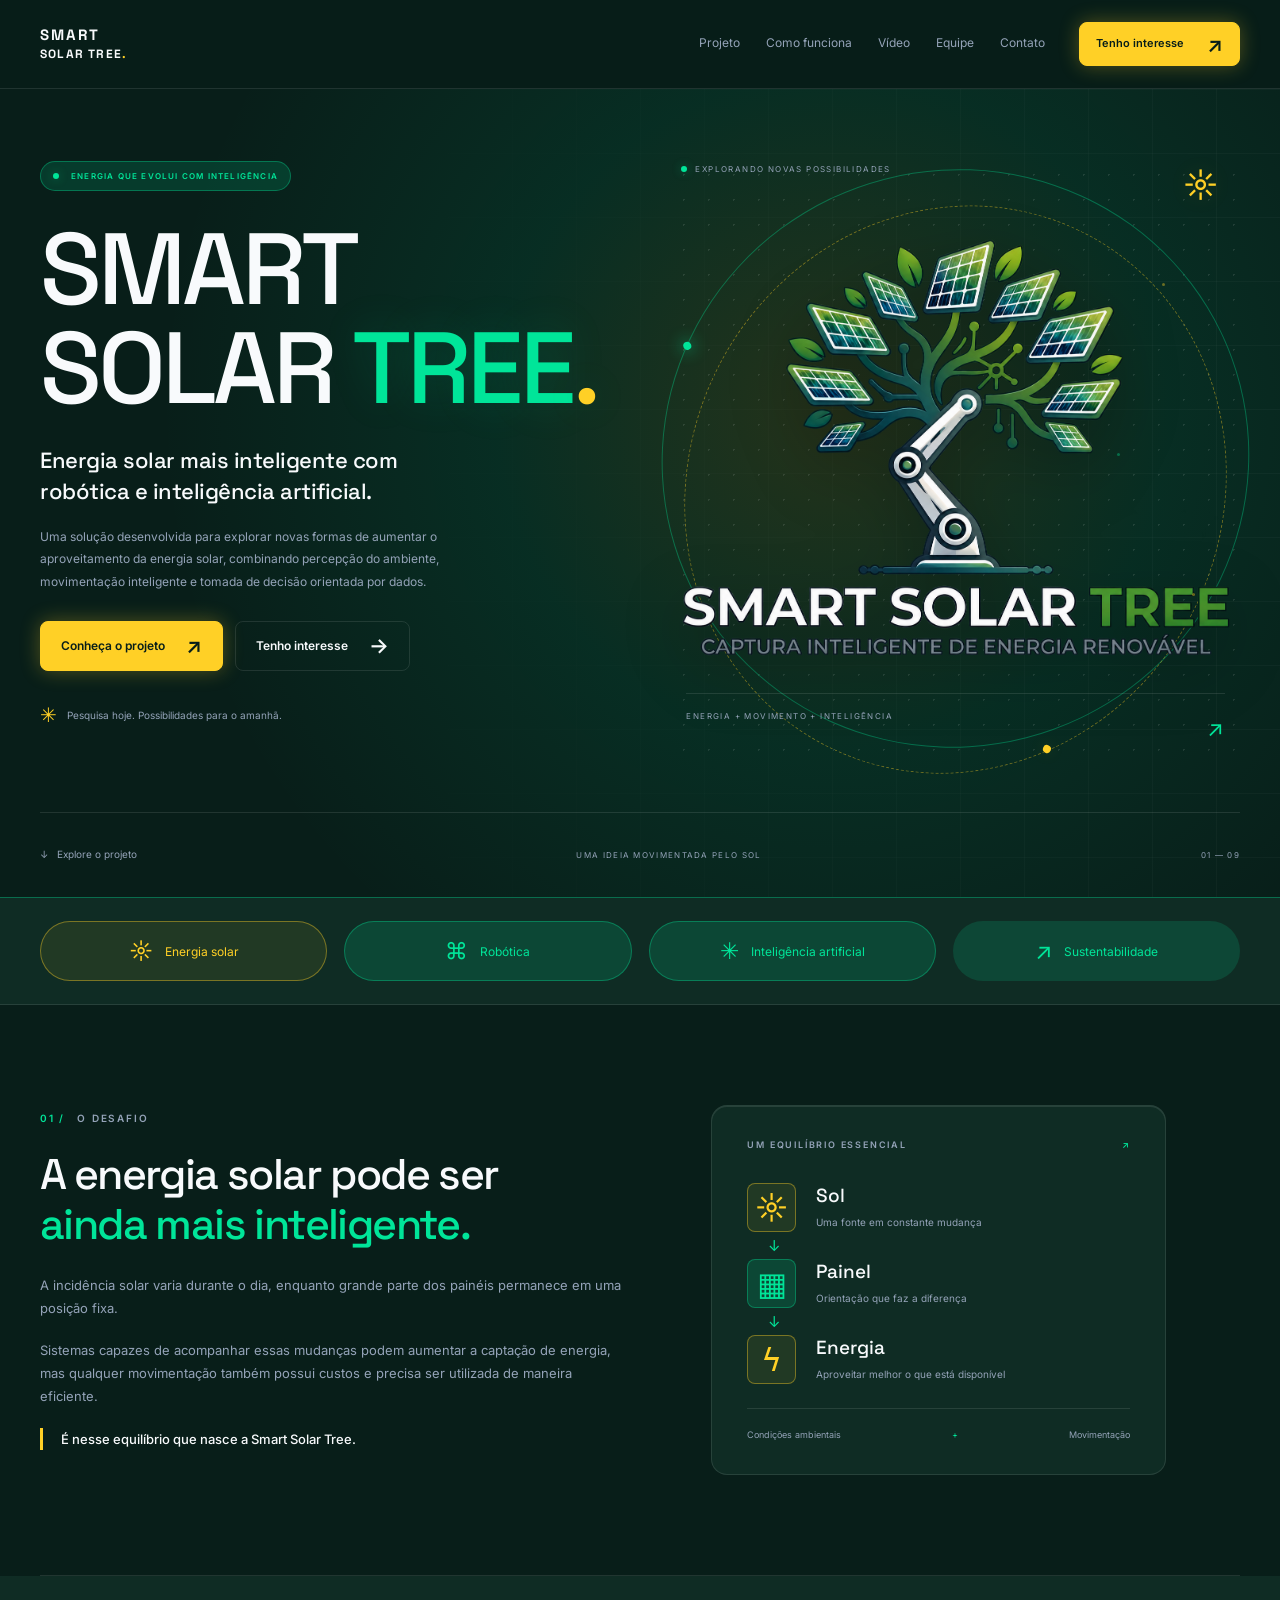
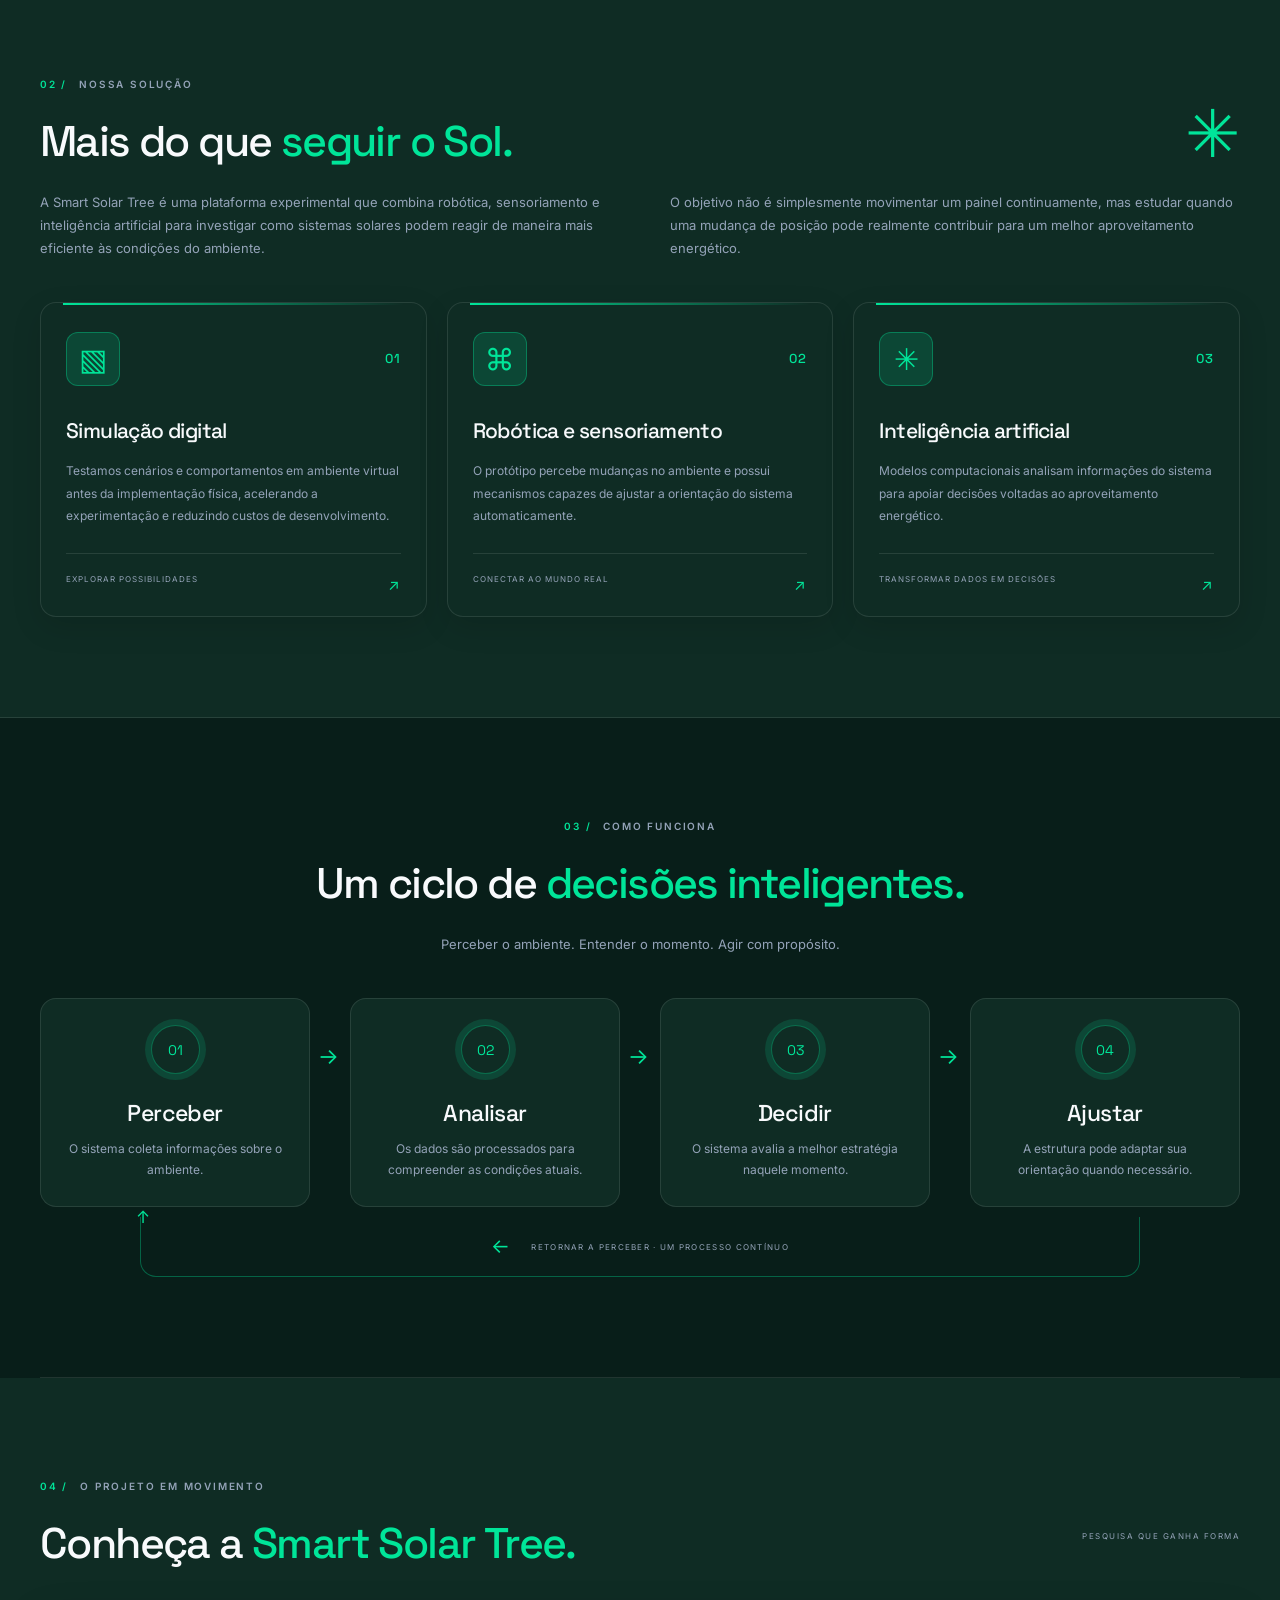
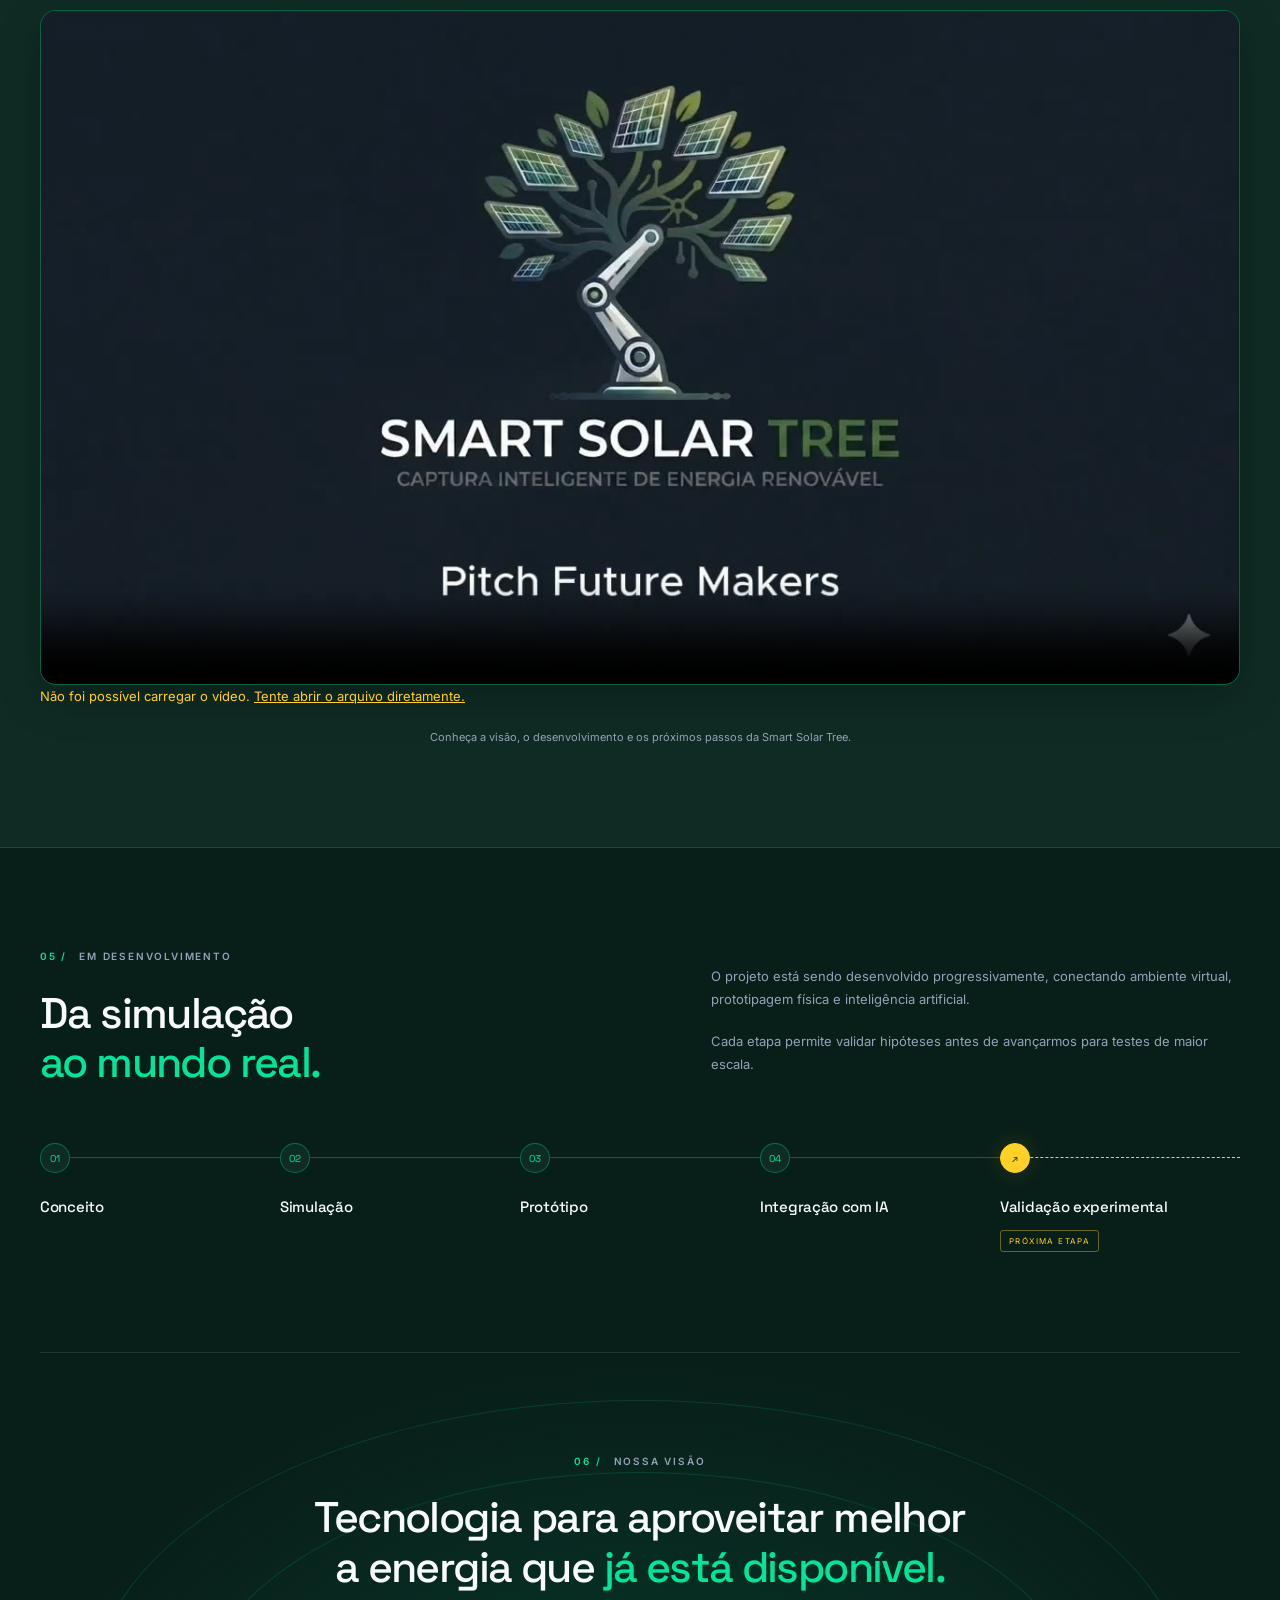
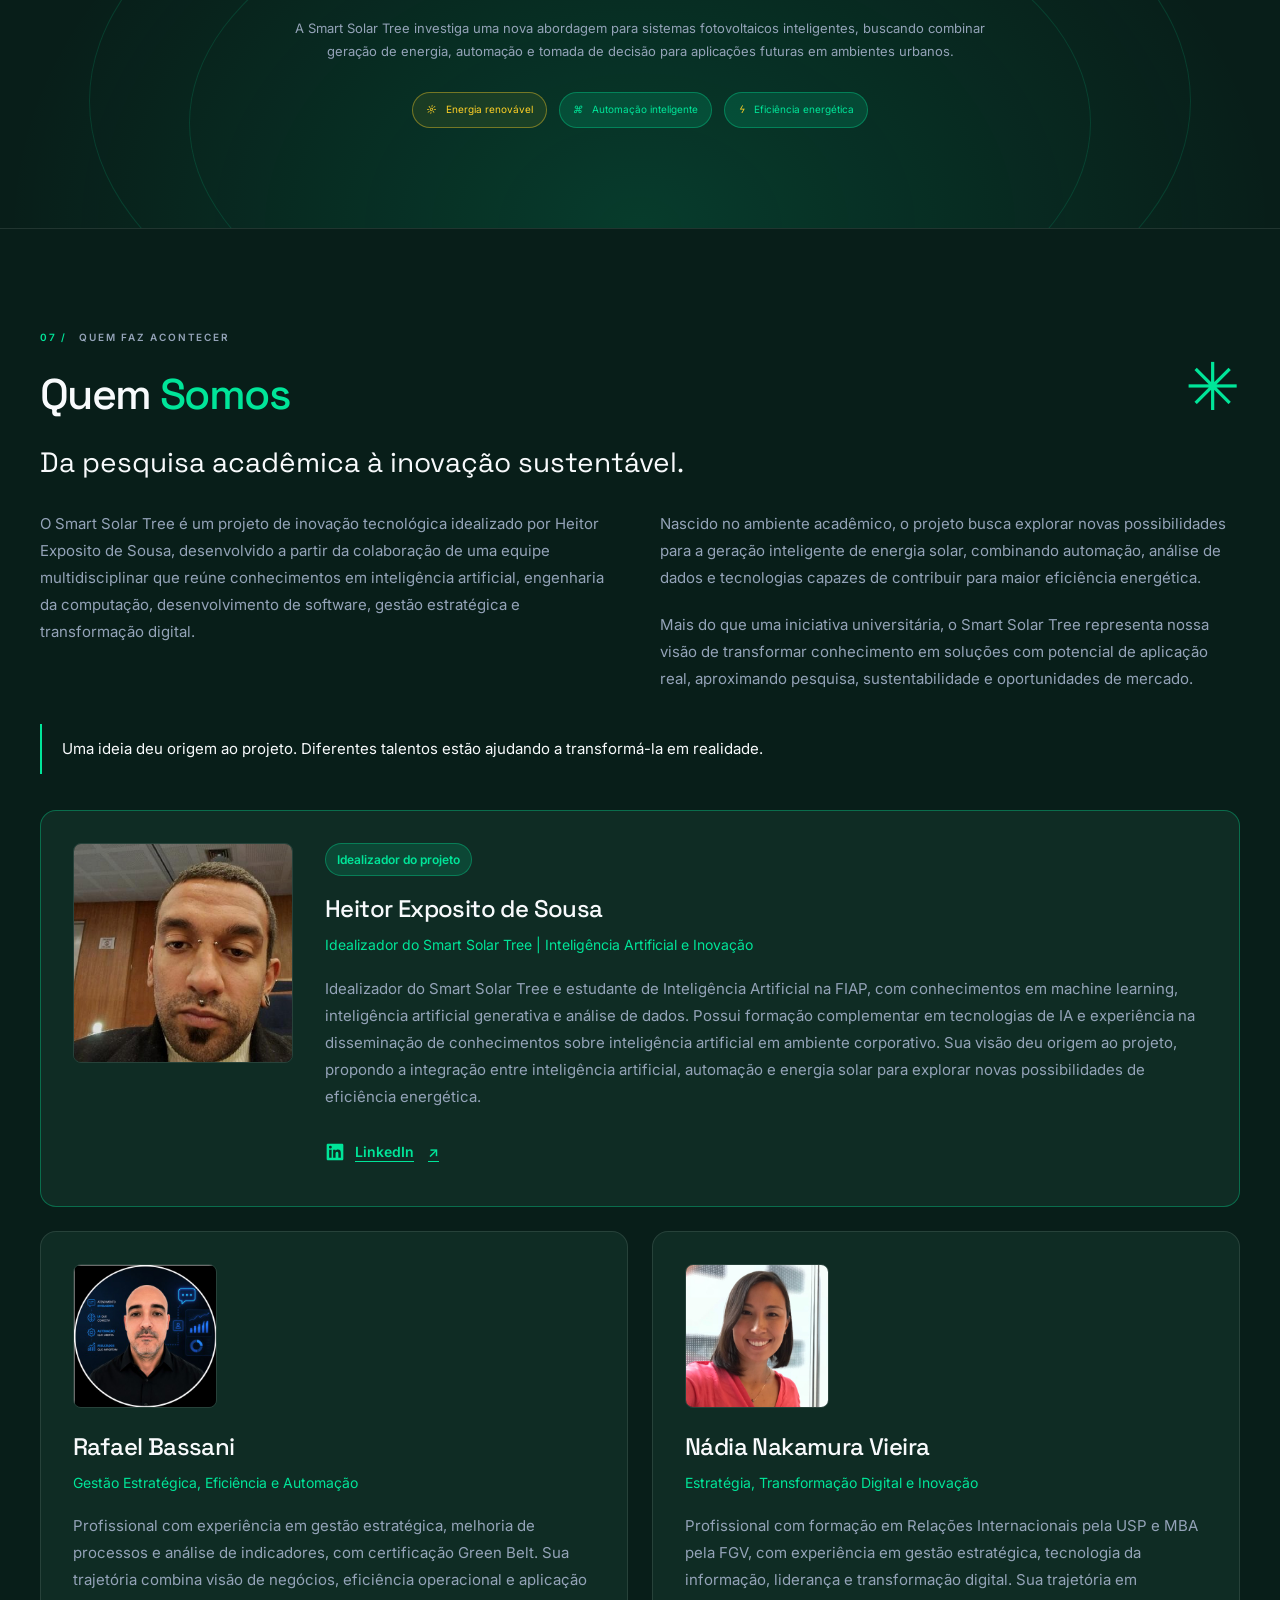
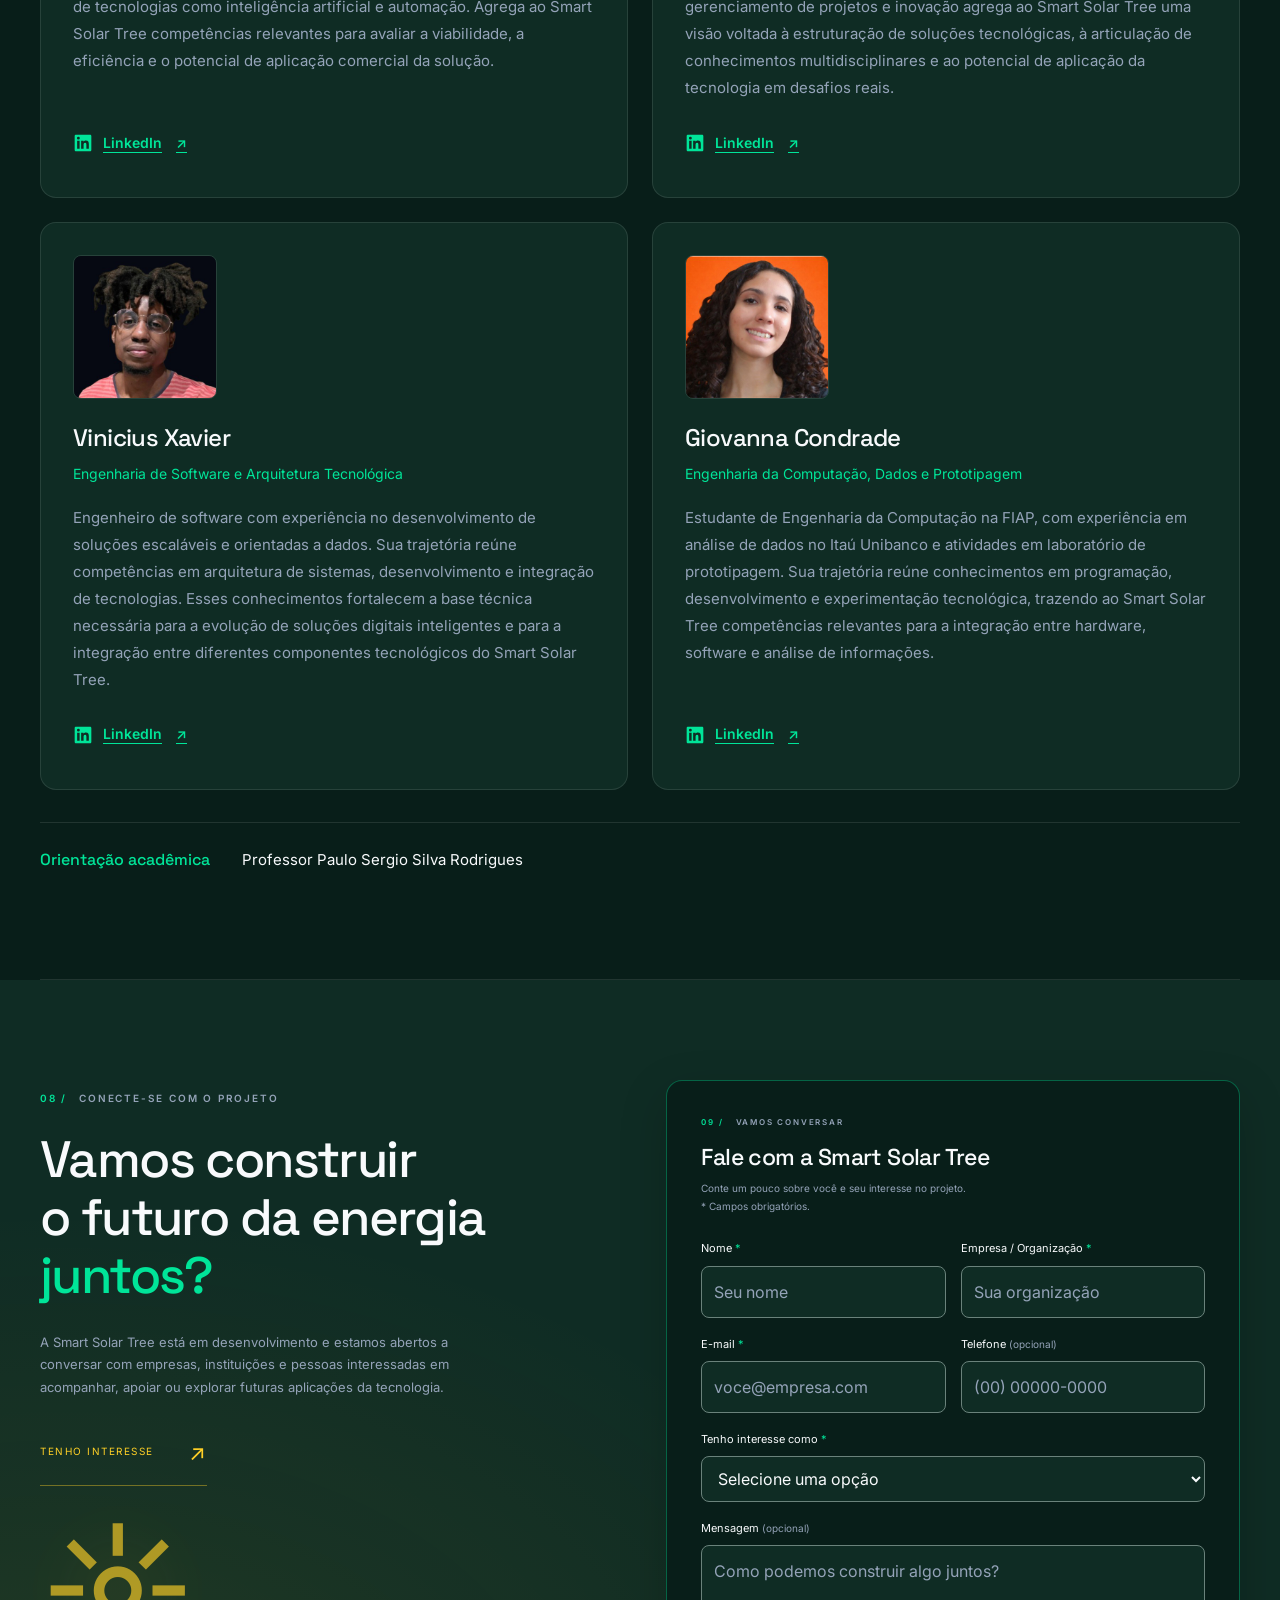
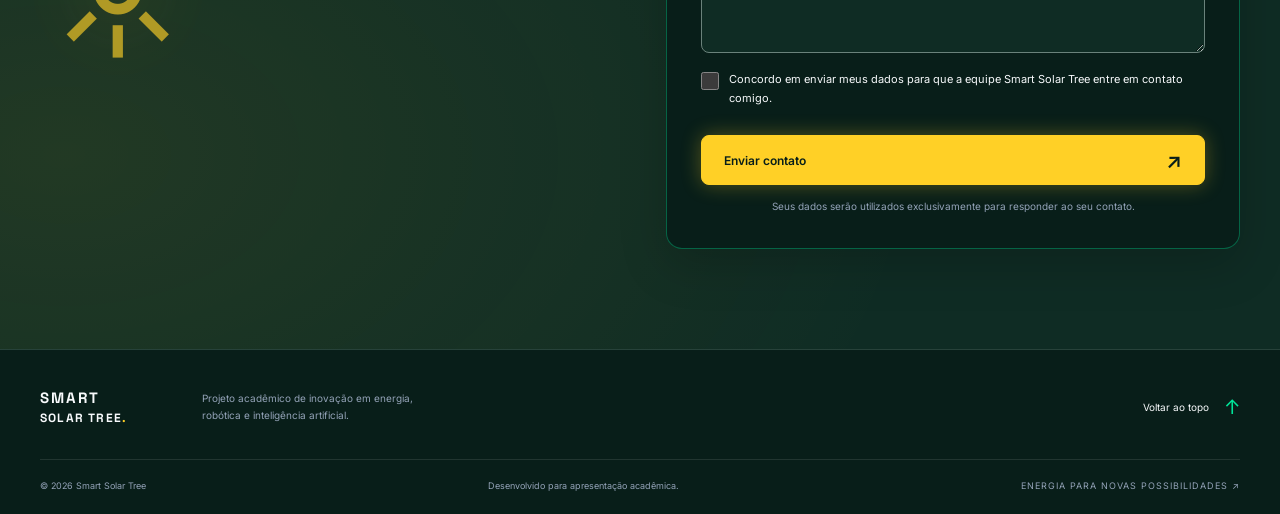
==== commit 951192e2: "Versiona CSS para evitar layout antigo em cache" ====
--- a/index.html
+++ b/index.html
@@ -10,7 +10,7 @@
 
 <meta name="robots" content="noindex">
 <meta charset="utf-8"><meta name="viewport" content="width=device-width, initial-scale=1"><meta name="theme-color" content="#081e19"><title>Smart Solar Tree | Energia Solar Inteligente</title><meta name="description" content="Projeto de energia solar inteligente que combina robótica, sensoriamento e inteligência artificial."><meta property="og:title" content="Smart Solar Tree | Energia Solar Inteligente"><meta property="og:description" content="Energia solar mais inteligente com robótica e inteligência artificial."><meta property="og:type" content="website"><meta property="og:locale" content="pt_BR">
-<link rel="preconnect" href="https://fonts.googleapis.com"><link rel="preconnect" href="https://fonts.gstatic.com" crossorigin><link href="https://fonts.googleapis.com/css2?family=Inter:wght@400;500;600;700&family=Space+Grotesk:wght@400;500;600;700&display=swap" rel="stylesheet"><link rel="stylesheet" href="styles.css"><script src="script.js" defer></script></head><body data-theme="bio-tech-solar">
+<link rel="preconnect" href="https://fonts.googleapis.com"><link rel="preconnect" href="https://fonts.gstatic.com" crossorigin><link href="https://fonts.googleapis.com/css2?family=Inter:wght@400;500;600;700&family=Space+Grotesk:wght@400;500;600;700&display=swap" rel="stylesheet"><link rel="stylesheet" href="styles.css?v=82b4b1c43bab"><script src="script.js" defer></script></head><body data-theme="bio-tech-solar">
 <a class="skip-link" href="#conteudo">Pular para o conteúdo</a><header class="header"><div class="container header-inner"><a class="brand" href="#inicio" aria-label="Smart Solar Tree — início">SMART<span>SOLAR TREE<b>.</b></span></a><button class="menu-toggle" aria-expanded="false" aria-controls="menu" aria-label="Abrir menu" hidden><span></span><span></span></button><nav id="menu" aria-label="Navegação principal"><a href="#projeto">Projeto</a><a href="#como-funciona">Como funciona</a><a href="#video">Vídeo</a><a href="#equipe">Equipe</a><a href="#contato">Contato</a><a class="button button--solar" href="#formulario">Tenho interesse <span aria-hidden="true">↗</span></a></nav></div></header>
 <!-- Bio-Tech Solar: CTAs solares, fluxo neon e superficies Deep Bio. -->
 <main id="conteudo"><section class="hero" id="inicio"><div class="container hero-grid"><div class="hero-copy"><div class="eyebrow pill"><span class="status-dot"></span> ENERGIA QUE EVOLUI COM INTELIGÊNCIA</div><h1>SMART<br>SOLAR <em>TREE<span class="solar-dot">.</span></em></h1><h2>Energia solar mais inteligente com robótica e inteligência artificial.</h2><p>Uma solução desenvolvida para explorar novas formas de aumentar o aproveitamento da energia solar, combinando percepção do ambiente, movimentação inteligente e tomada de decisão orientada por dados.</p><div class="hero-actions"><a class="button button--solar" href="#projeto">Conheça o projeto <span aria-hidden="true">↗</span></a><a class="button outline button--outline" href="#formulario">Tenho interesse <span aria-hidden="true">→</span></a></div><div class="hero-note"><span aria-hidden="true">✳</span> Pesquisa hoje. Possibilidades para o amanhã.</div></div><!-- Halos, grade e orbitas decorativos; marca original preservada. -->
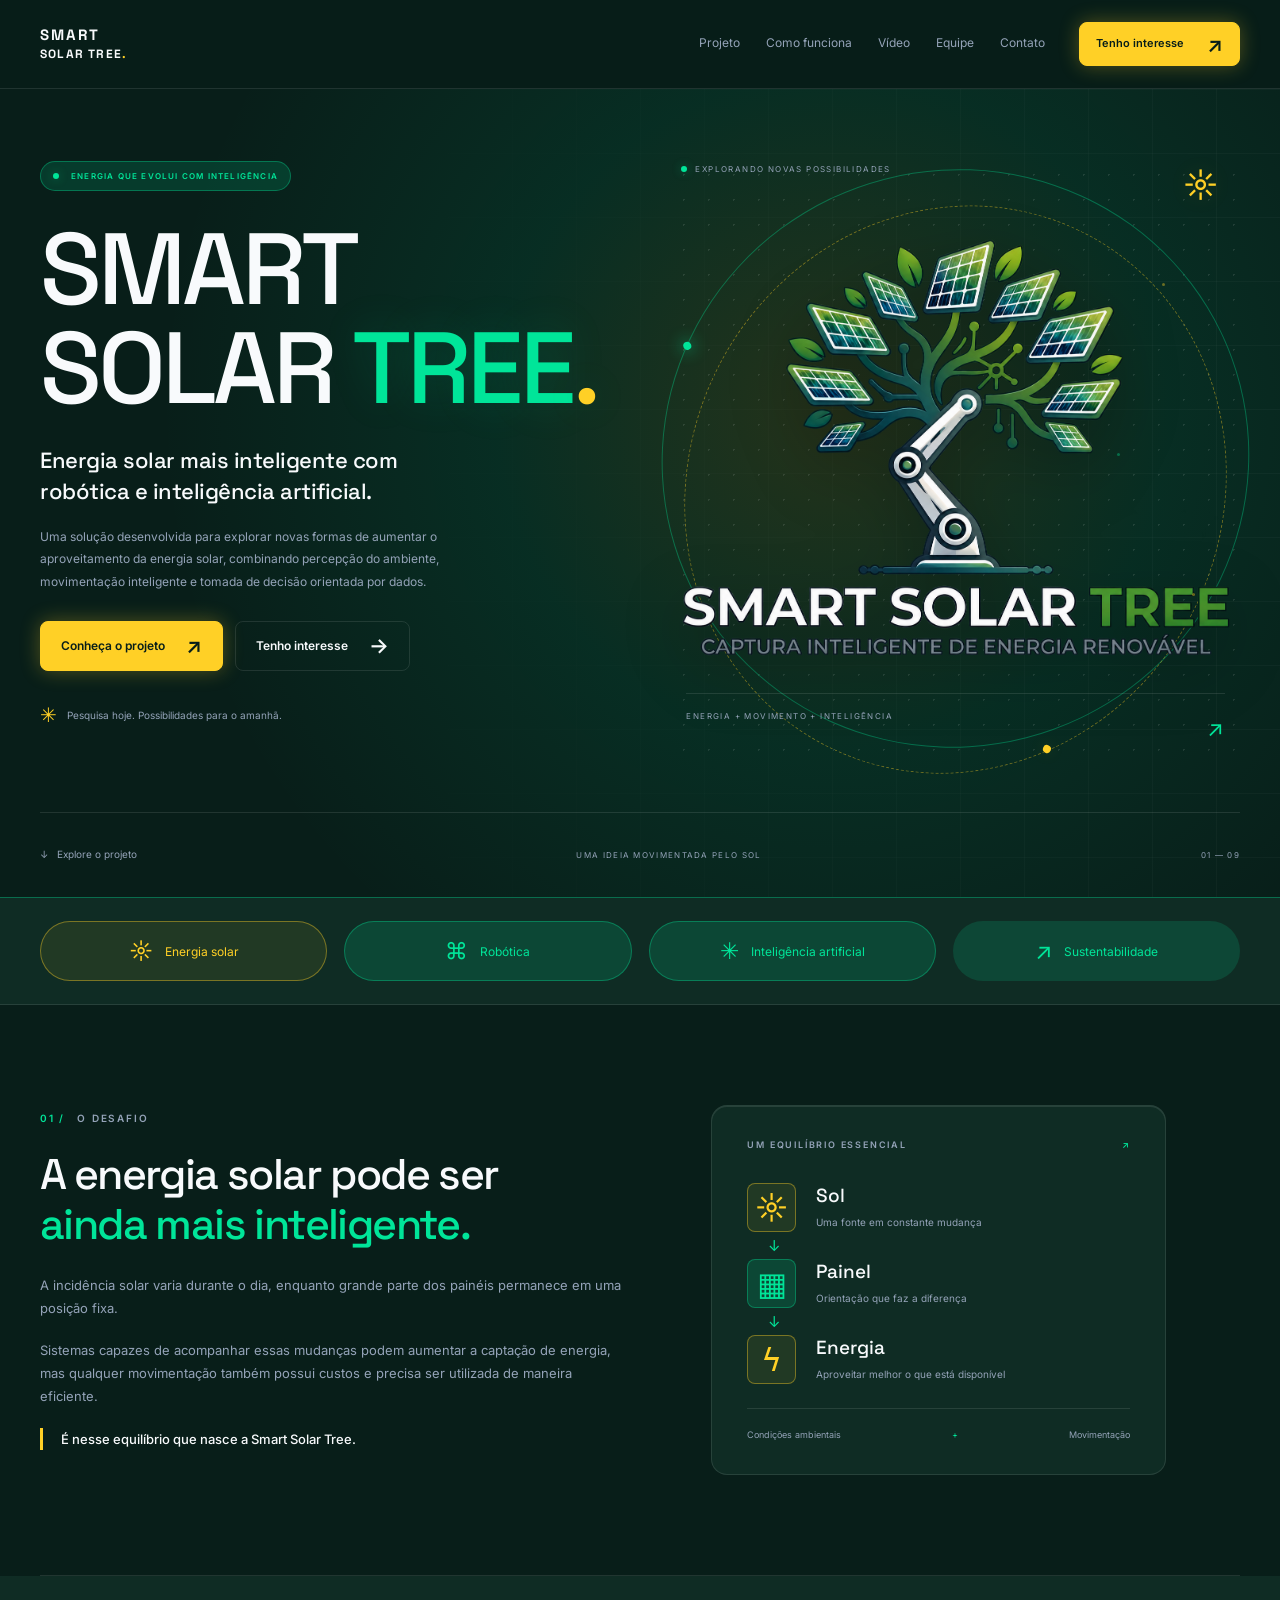
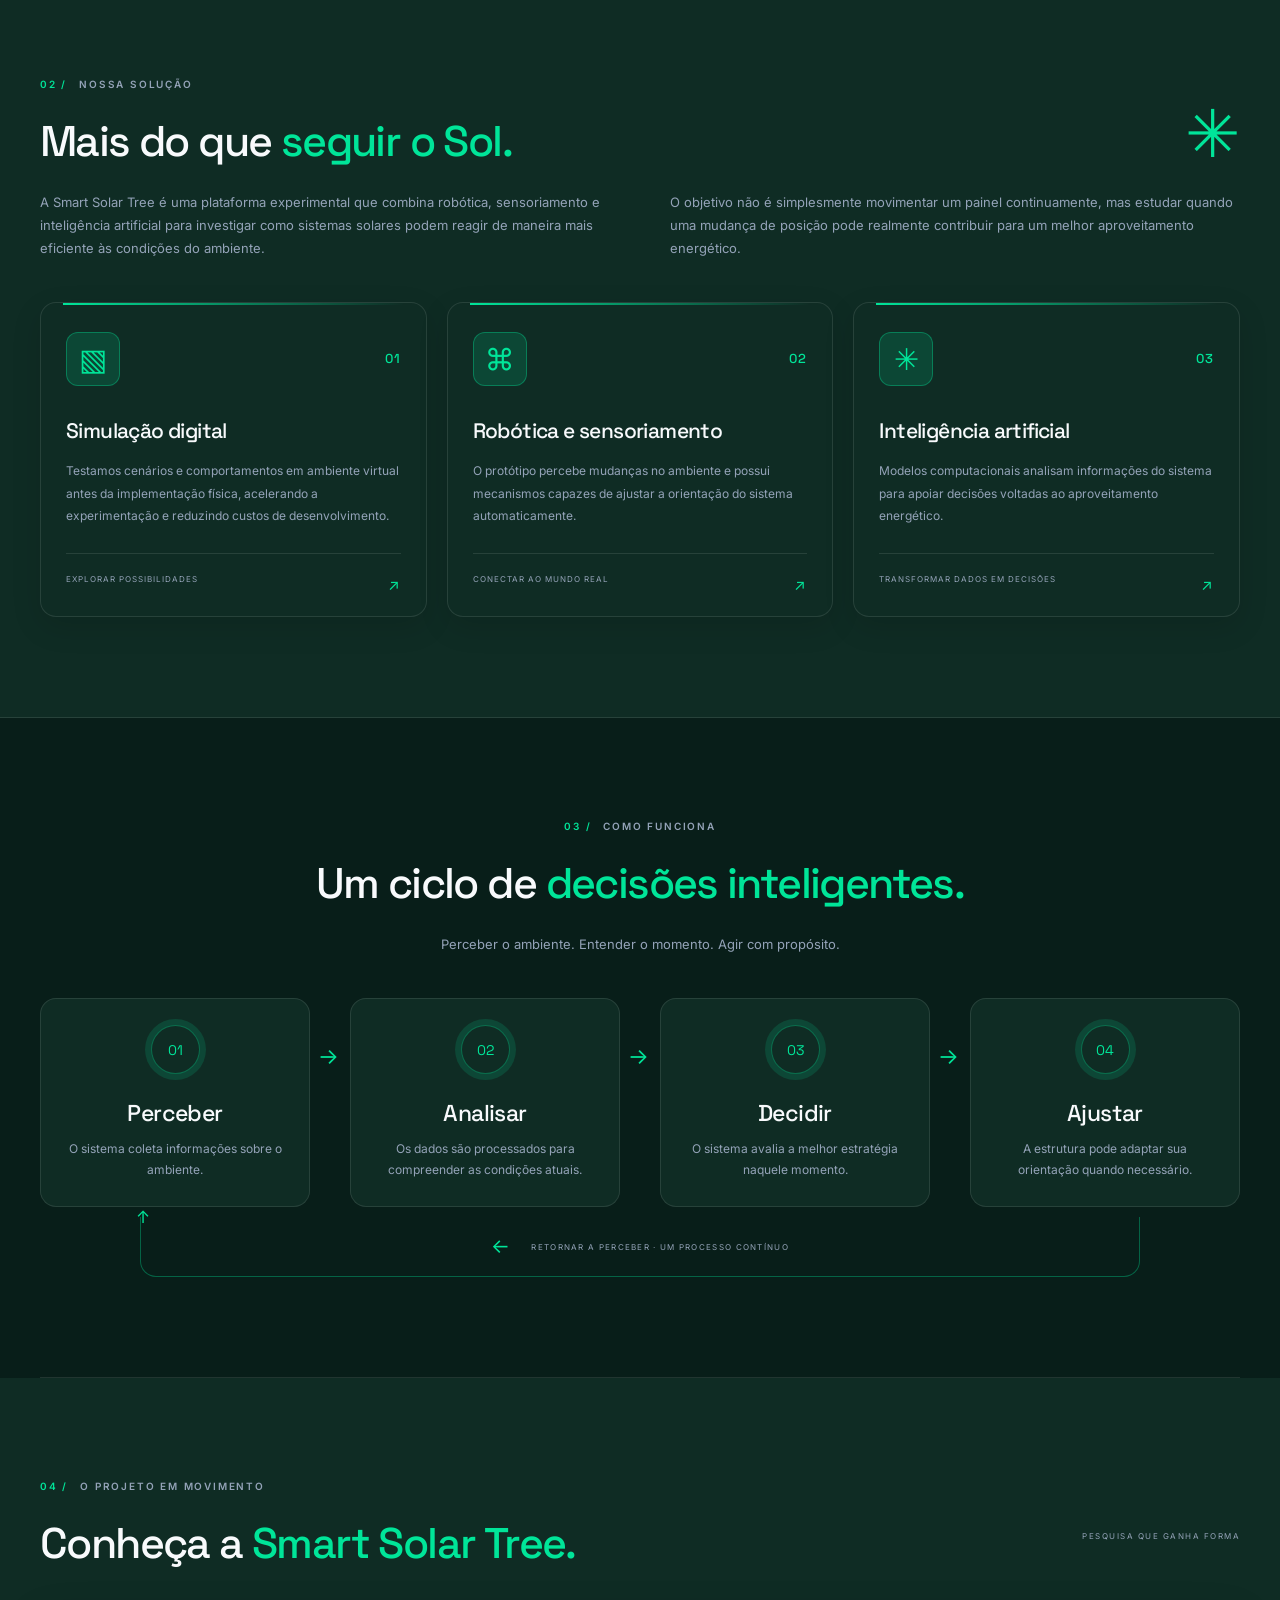
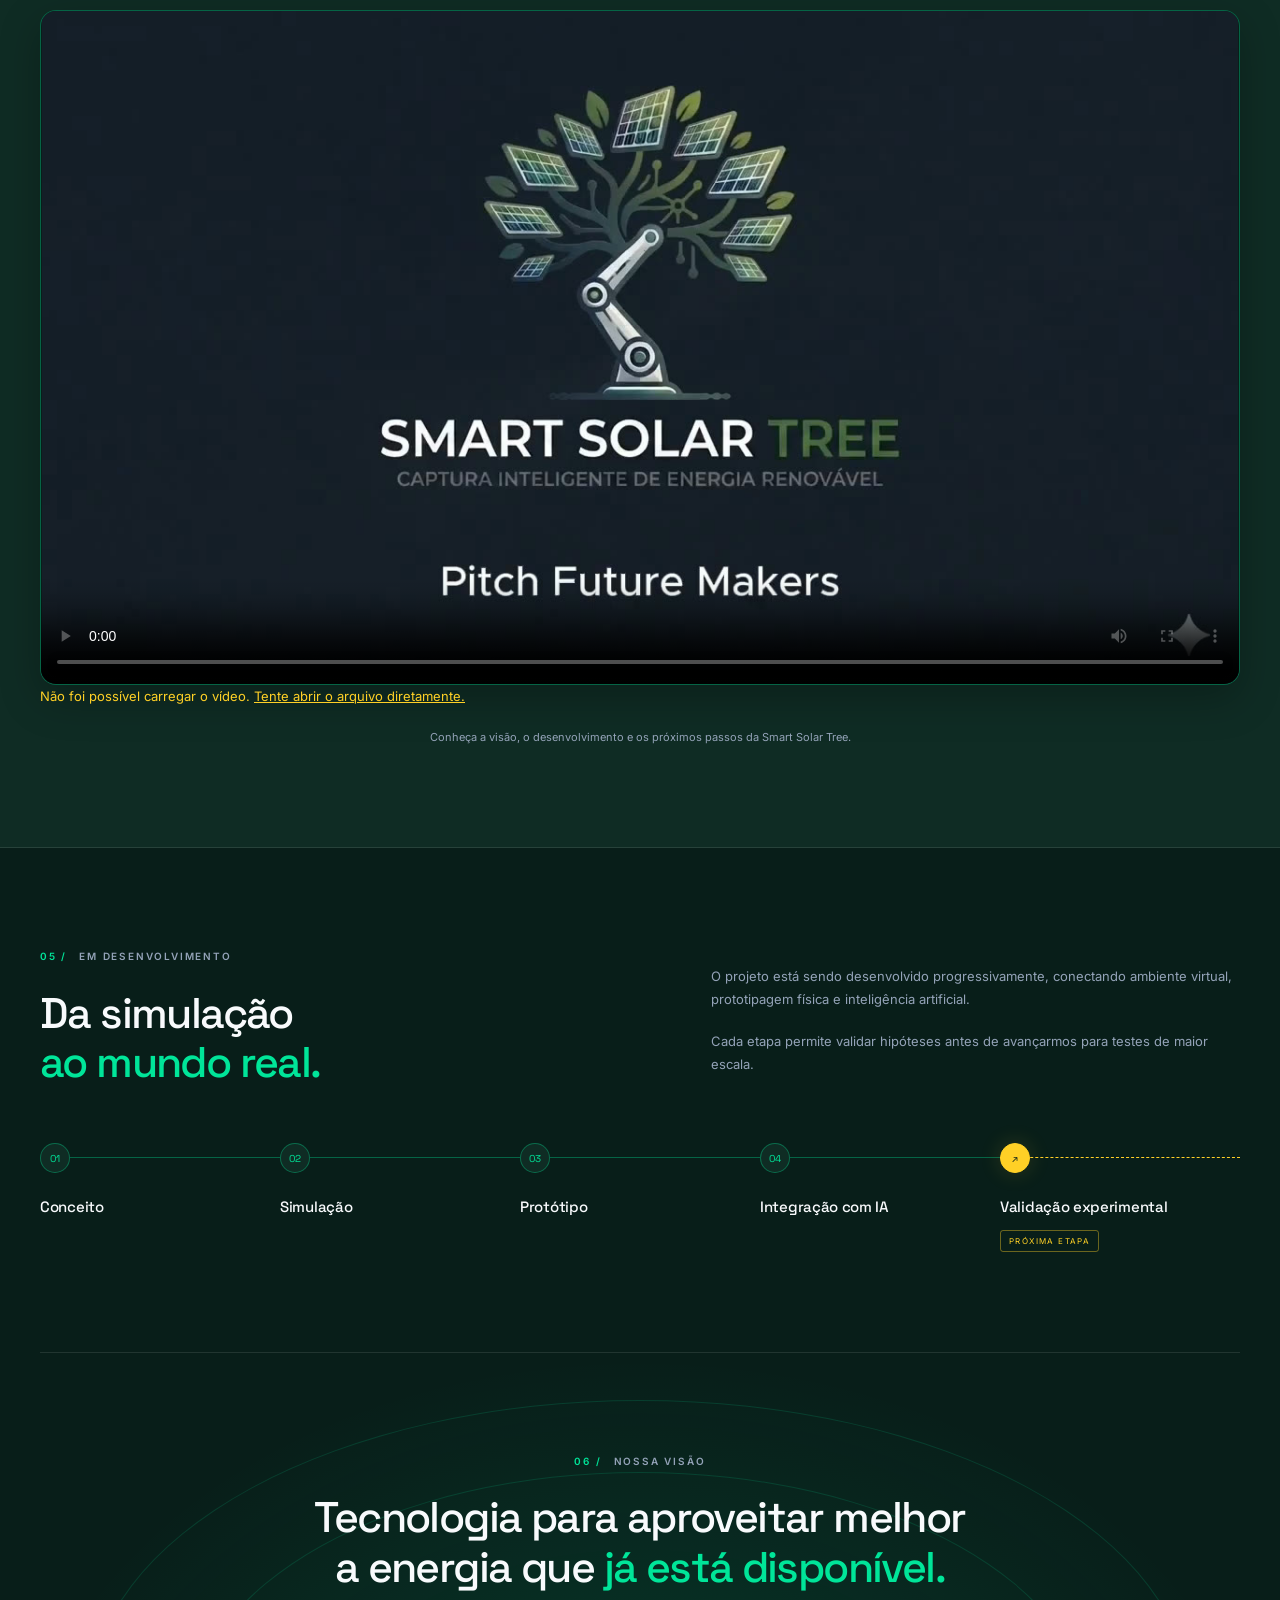
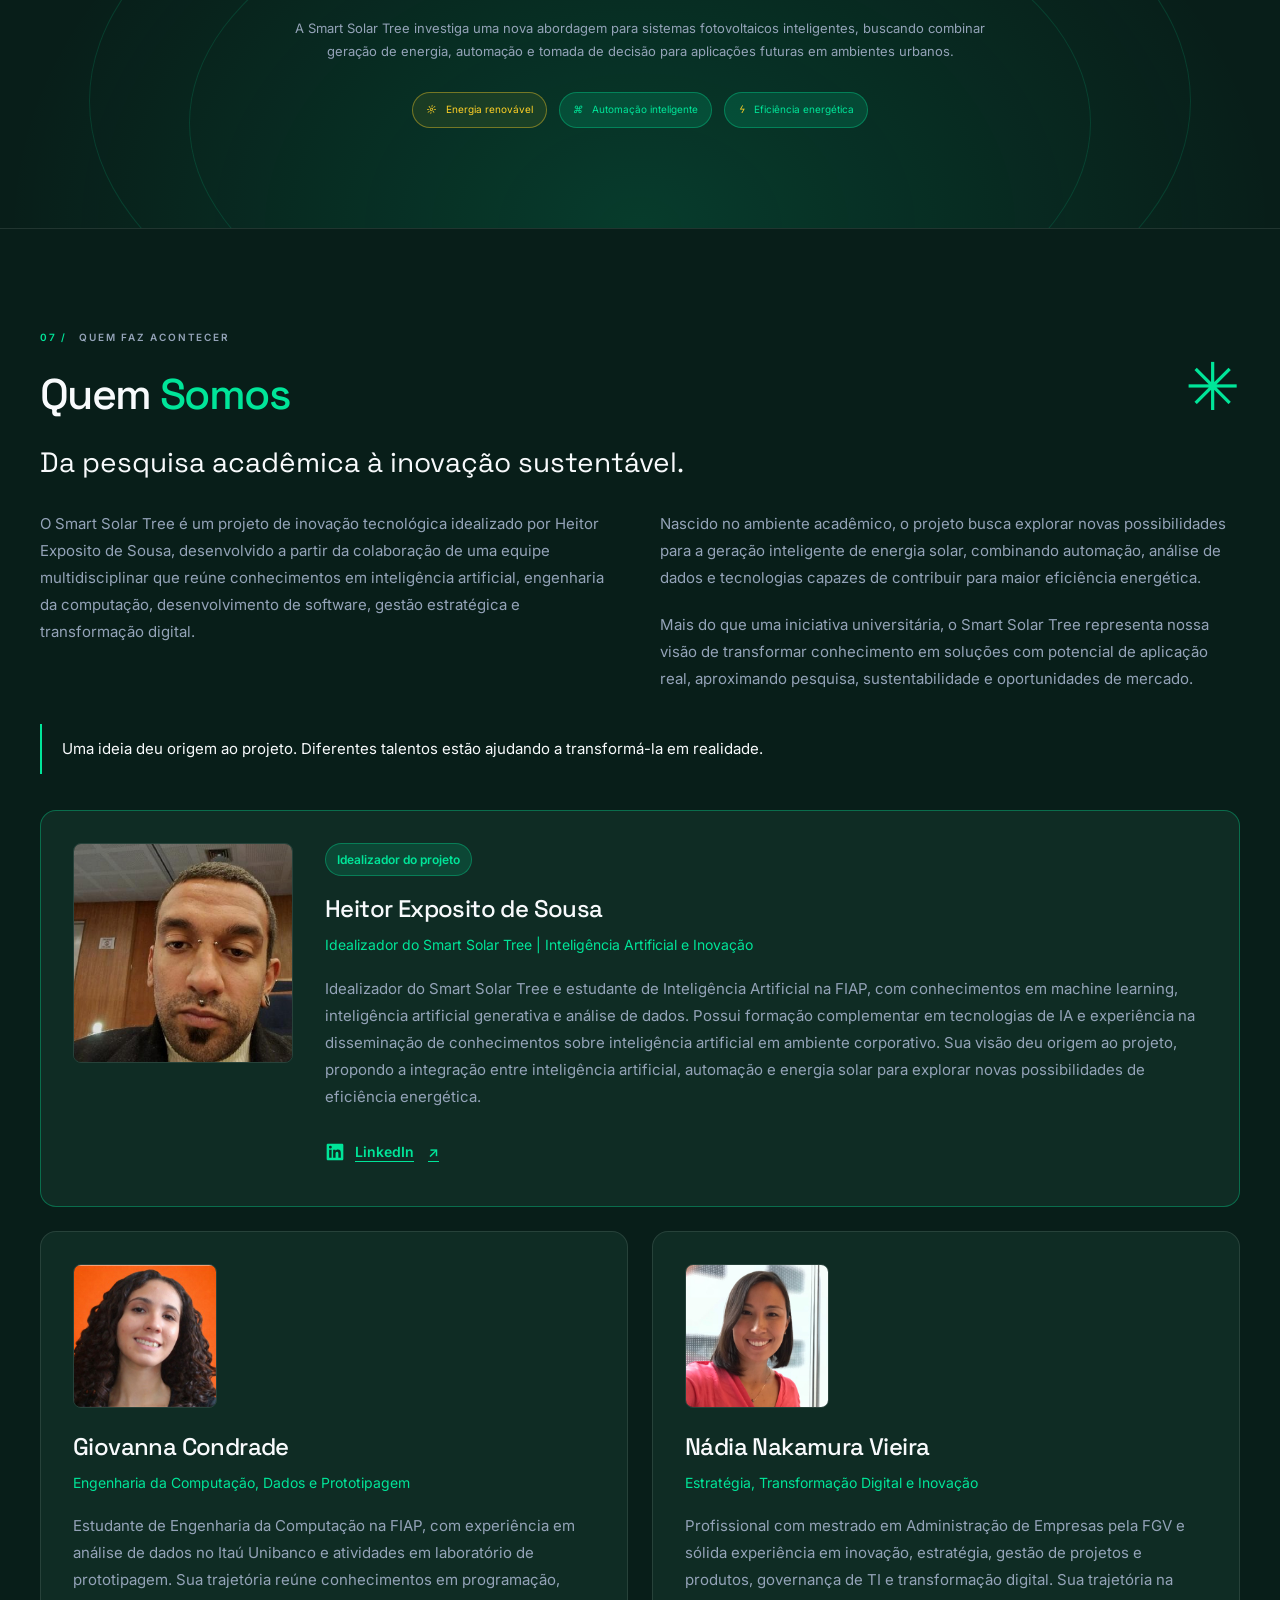
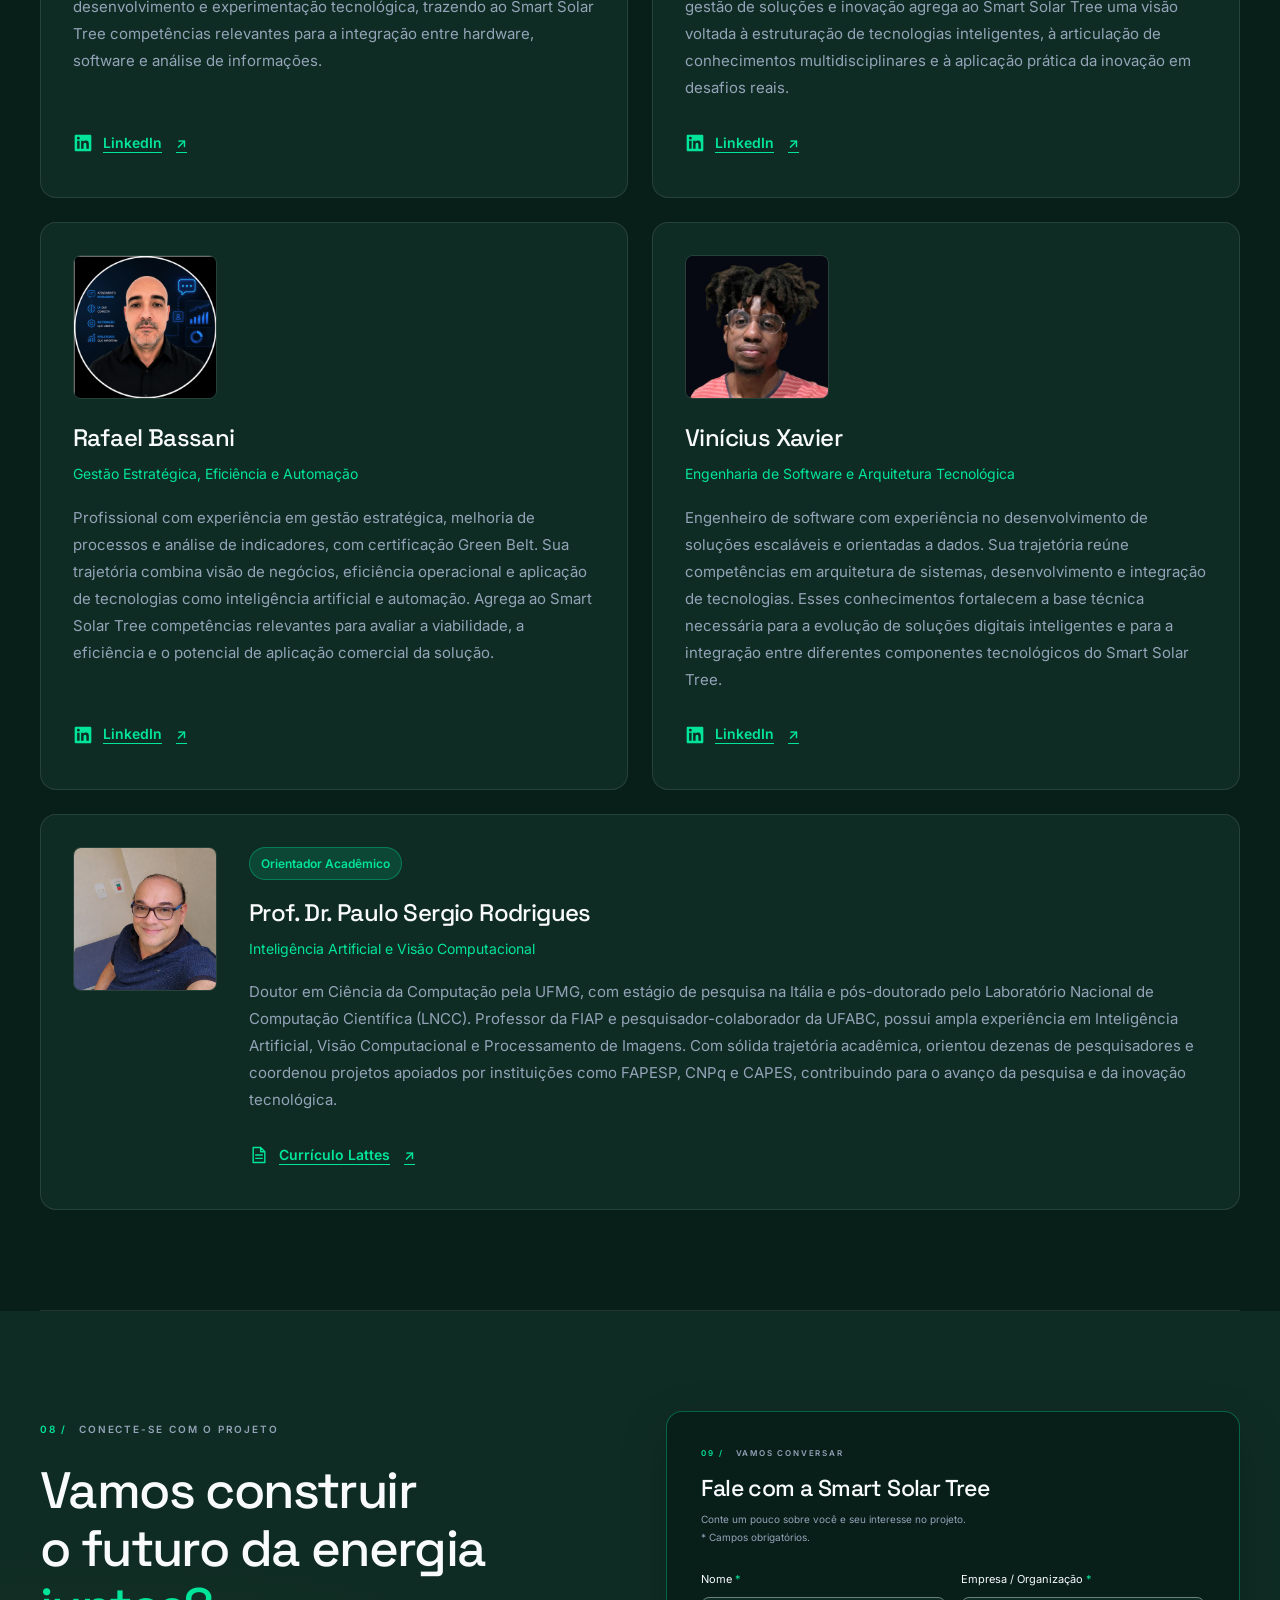
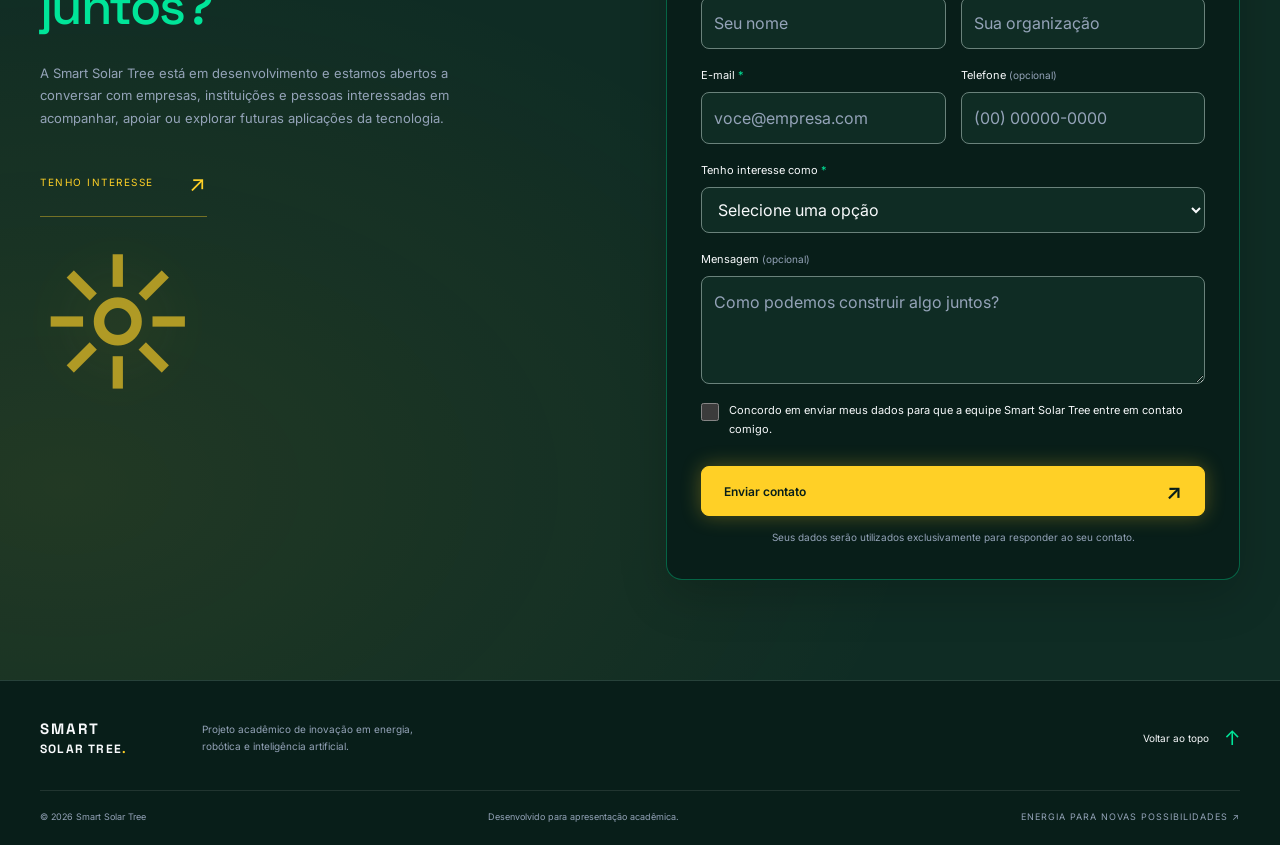
==== commit f5d7cbc7: "Adiciona orientador academico e ordena equipe por nome" ====
--- a/index.html
+++ b/index.html
@@ -10,7 +10,7 @@
 
 <meta name="robots" content="noindex">
 <meta charset="utf-8"><meta name="viewport" content="width=device-width, initial-scale=1"><meta name="theme-color" content="#081e19"><title>Smart Solar Tree | Energia Solar Inteligente</title><meta name="description" content="Projeto de energia solar inteligente que combina robótica, sensoriamento e inteligência artificial."><meta property="og:title" content="Smart Solar Tree | Energia Solar Inteligente"><meta property="og:description" content="Energia solar mais inteligente com robótica e inteligência artificial."><meta property="og:type" content="website"><meta property="og:locale" content="pt_BR">
-<link rel="preconnect" href="https://fonts.googleapis.com"><link rel="preconnect" href="https://fonts.gstatic.com" crossorigin><link href="https://fonts.googleapis.com/css2?family=Inter:wght@400;500;600;700&family=Space+Grotesk:wght@400;500;600;700&display=swap" rel="stylesheet"><link rel="stylesheet" href="styles.css?v=82b4b1c43bab"><script src="script.js" defer></script></head><body data-theme="bio-tech-solar">
+<link rel="preconnect" href="https://fonts.googleapis.com"><link rel="preconnect" href="https://fonts.gstatic.com" crossorigin><link href="https://fonts.googleapis.com/css2?family=Inter:wght@400;500;600;700&family=Space+Grotesk:wght@400;500;600;700&display=swap" rel="stylesheet"><link rel="stylesheet" href="styles.css?v=65b2d80b2144"><script src="script.js" defer></script></head><body data-theme="bio-tech-solar">
 <a class="skip-link" href="#conteudo">Pular para o conteúdo</a><header class="header"><div class="container header-inner"><a class="brand" href="#inicio" aria-label="Smart Solar Tree — início">SMART<span>SOLAR TREE<b>.</b></span></a><button class="menu-toggle" aria-expanded="false" aria-controls="menu" aria-label="Abrir menu" hidden><span></span><span></span></button><nav id="menu" aria-label="Navegação principal"><a href="#projeto">Projeto</a><a href="#como-funciona">Como funciona</a><a href="#video">Vídeo</a><a href="#equipe">Equipe</a><a href="#contato">Contato</a><a class="button button--solar" href="#formulario">Tenho interesse <span aria-hidden="true">↗</span></a></nav></div></header>
 <!-- Bio-Tech Solar: CTAs solares, fluxo neon e superficies Deep Bio. -->
 <main id="conteudo"><section class="hero" id="inicio"><div class="container hero-grid"><div class="hero-copy"><div class="eyebrow pill"><span class="status-dot"></span> ENERGIA QUE EVOLUI COM INTELIGÊNCIA</div><h1>SMART<br>SOLAR <em>TREE<span class="solar-dot">.</span></em></h1><h2>Energia solar mais inteligente com robótica e inteligência artificial.</h2><p>Uma solução desenvolvida para explorar novas formas de aumentar o aproveitamento da energia solar, combinando percepção do ambiente, movimentação inteligente e tomada de decisão orientada por dados.</p><div class="hero-actions"><a class="button button--solar" href="#projeto">Conheça o projeto <span aria-hidden="true">↗</span></a><a class="button outline button--outline" href="#formulario">Tenho interesse <span aria-hidden="true">→</span></a></div><div class="hero-note"><span aria-hidden="true">✳</span> Pesquisa hoje. Possibilidades para o amanhã.</div></div><!-- Halos, grade e orbitas decorativos; marca original preservada. -->
@@ -49,6 +49,26 @@
         <a class="team-link" href="https://www.linkedin.com/in/heitor-exposito-de-sousa/" target="_blank" rel="noopener noreferrer" aria-label="LinkedIn de Heitor Exposito de Sousa (abre em nova aba)"><svg viewBox="0 0 24 24" width="20" height="20" aria-hidden="true" focusable="false"><path fill="currentColor" d="M20.45 2H3.55C2.69 2 2 2.68 2 3.52v16.96c0 .84.69 1.52 1.55 1.52h16.9c.86 0 1.55-.68 1.55-1.52V3.52c0-.84-.69-1.52-1.55-1.52ZM7.93 18.75H4.98V9.2h2.95v9.55ZM6.45 7.9a1.71 1.71 0 1 1 0-3.42 1.71 1.71 0 0 1 0 3.42ZM19 18.75h-2.95V14.1c0-1.11-.02-2.54-1.55-2.54-1.55 0-1.79 1.21-1.79 2.46v4.73H9.76V9.2h2.83v1.31h.04c.39-.75 1.36-1.55 2.79-1.55 2.98 0 3.58 1.96 3.58 4.51v5.28Z"/></svg>LinkedIn <span aria-hidden="true">↗</span></a>
       </div>
     </article>
+    <article class="team-card" aria-labelledby="giovanna-nome" data-reveal>
+      <img class="team-photo" src="assets/images/Giovanna.jfif" alt="Retrato de Giovanna Condrade" width="400" height="400" loading="lazy" decoding="async">
+      <div class="team-details">
+
+        <h3 id="giovanna-nome">Giovanna Condrade</h3>
+        <p class="team-role">Engenharia da Computação, Dados e Prototipagem</p>
+        <p class="team-bio">Estudante de Engenharia da Computação na FIAP, com experiência em análise de dados no Itaú Unibanco e atividades em laboratório de prototipagem. Sua trajetória reúne conhecimentos em programação, desenvolvimento e experimentação tecnológica, trazendo ao Smart Solar Tree competências relevantes para a integração entre hardware, software e análise de informações.</p>
+        <a class="team-link" href="https://www.linkedin.com/in/giovannacondrade/" target="_blank" rel="noopener noreferrer" aria-label="LinkedIn de Giovanna Condrade (abre em nova aba)"><svg viewBox="0 0 24 24" width="20" height="20" aria-hidden="true" focusable="false"><path fill="currentColor" d="M20.45 2H3.55C2.69 2 2 2.68 2 3.52v16.96c0 .84.69 1.52 1.55 1.52h16.9c.86 0 1.55-.68 1.55-1.52V3.52c0-.84-.69-1.52-1.55-1.52ZM7.93 18.75H4.98V9.2h2.95v9.55ZM6.45 7.9a1.71 1.71 0 1 1 0-3.42 1.71 1.71 0 0 1 0 3.42ZM19 18.75h-2.95V14.1c0-1.11-.02-2.54-1.55-2.54-1.55 0-1.79 1.21-1.79 2.46v4.73H9.76V9.2h2.83v1.31h.04c.39-.75 1.36-1.55 2.79-1.55 2.98 0 3.58 1.96 3.58 4.51v5.28Z"/></svg>LinkedIn <span aria-hidden="true">↗</span></a>
+      </div>
+    </article>
+    <article class="team-card" aria-labelledby="nadia-nome" data-reveal>
+      <img class="team-photo" src="assets/images/N%C3%A1dia%20Vieira.jfif" alt="Retrato de Nádia Nakamura Vieira" width="400" height="400" loading="lazy" decoding="async">
+      <div class="team-details">
+
+        <h3 id="nadia-nome">Nádia Nakamura Vieira</h3>
+        <p class="team-role">Estratégia, Transformação Digital e Inovação</p>
+        <p class="team-bio">Profissional com mestrado em Administração de Empresas pela FGV e sólida experiência em inovação, estratégia, gestão de projetos e produtos, governança de TI e transformação digital. Sua trajetória na gestão de soluções e inovação agrega ao Smart Solar Tree uma visão voltada à estruturação de tecnologias inteligentes, à articulação de conhecimentos multidisciplinares e à aplicação prática da inovação em desafios reais.</p>
+        <a class="team-link" href="https://www.linkedin.com/in/nadianakamuravieira/" target="_blank" rel="noopener noreferrer" aria-label="LinkedIn de Nádia Nakamura Vieira (abre em nova aba)"><svg viewBox="0 0 24 24" width="20" height="20" aria-hidden="true" focusable="false"><path fill="currentColor" d="M20.45 2H3.55C2.69 2 2 2.68 2 3.52v16.96c0 .84.69 1.52 1.55 1.52h16.9c.86 0 1.55-.68 1.55-1.52V3.52c0-.84-.69-1.52-1.55-1.52ZM7.93 18.75H4.98V9.2h2.95v9.55ZM6.45 7.9a1.71 1.71 0 1 1 0-3.42 1.71 1.71 0 0 1 0 3.42ZM19 18.75h-2.95V14.1c0-1.11-.02-2.54-1.55-2.54-1.55 0-1.79 1.21-1.79 2.46v4.73H9.76V9.2h2.83v1.31h.04c.39-.75 1.36-1.55 2.79-1.55 2.98 0 3.58 1.96 3.58 4.51v5.28Z"/></svg>LinkedIn <span aria-hidden="true">↗</span></a>
+      </div>
+    </article>
     <article class="team-card" aria-labelledby="rafael-nome" data-reveal>
       <img class="team-photo" src="assets/images/Rafael.jfif" alt="Retrato de Rafael Bassani" width="400" height="400" loading="lazy" decoding="async">
       <div class="team-details">
@@ -59,41 +79,27 @@
         <a class="team-link" href="https://www.linkedin.com/in/rafael-bassani-30021490/" target="_blank" rel="noopener noreferrer" aria-label="LinkedIn de Rafael Bassani (abre em nova aba)"><svg viewBox="0 0 24 24" width="20" height="20" aria-hidden="true" focusable="false"><path fill="currentColor" d="M20.45 2H3.55C2.69 2 2 2.68 2 3.52v16.96c0 .84.69 1.52 1.55 1.52h16.9c.86 0 1.55-.68 1.55-1.52V3.52c0-.84-.69-1.52-1.55-1.52ZM7.93 18.75H4.98V9.2h2.95v9.55ZM6.45 7.9a1.71 1.71 0 1 1 0-3.42 1.71 1.71 0 0 1 0 3.42ZM19 18.75h-2.95V14.1c0-1.11-.02-2.54-1.55-2.54-1.55 0-1.79 1.21-1.79 2.46v4.73H9.76V9.2h2.83v1.31h.04c.39-.75 1.36-1.55 2.79-1.55 2.98 0 3.58 1.96 3.58 4.51v5.28Z"/></svg>LinkedIn <span aria-hidden="true">↗</span></a>
       </div>
     </article>
-    <article class="team-card" aria-labelledby="nadia-nome" data-reveal>
-      <img class="team-photo" src="assets/images/N%C3%A1dia%20Vieira.jfif" alt="Retrato de Nádia Nakamura Vieira" width="400" height="400" loading="lazy" decoding="async">
-      <div class="team-details">
-
-        <h3 id="nadia-nome">Nádia Nakamura Vieira</h3>
-        <p class="team-role">Estratégia, Transformação Digital e Inovação</p>
-        <p class="team-bio">Profissional com formação em Relações Internacionais pela USP e MBA pela FGV, com experiência em gestão estratégica, tecnologia da informação, liderança e transformação digital. Sua trajetória em gerenciamento de projetos e inovação agrega ao Smart Solar Tree uma visão voltada à estruturação de soluções tecnológicas, à articulação de conhecimentos multidisciplinares e ao potencial de aplicação da tecnologia em desafios reais.</p>
-        <a class="team-link" href="https://www.linkedin.com/in/nadianakamuravieira/" target="_blank" rel="noopener noreferrer" aria-label="LinkedIn de Nádia Nakamura Vieira (abre em nova aba)"><svg viewBox="0 0 24 24" width="20" height="20" aria-hidden="true" focusable="false"><path fill="currentColor" d="M20.45 2H3.55C2.69 2 2 2.68 2 3.52v16.96c0 .84.69 1.52 1.55 1.52h16.9c.86 0 1.55-.68 1.55-1.52V3.52c0-.84-.69-1.52-1.55-1.52ZM7.93 18.75H4.98V9.2h2.95v9.55ZM6.45 7.9a1.71 1.71 0 1 1 0-3.42 1.71 1.71 0 0 1 0 3.42ZM19 18.75h-2.95V14.1c0-1.11-.02-2.54-1.55-2.54-1.55 0-1.79 1.21-1.79 2.46v4.73H9.76V9.2h2.83v1.31h.04c.39-.75 1.36-1.55 2.79-1.55 2.98 0 3.58 1.96 3.58 4.51v5.28Z"/></svg>LinkedIn <span aria-hidden="true">↗</span></a>
-      </div>
-    </article>
     <article class="team-card" aria-labelledby="vinicius-nome" data-reveal>
       <img class="team-photo" src="assets/images/Vinicius.jfif" alt="Retrato de Vinicius Xavier" width="400" height="400" loading="lazy" decoding="async">
       <div class="team-details">
 
-        <h3 id="vinicius-nome">Vinicius Xavier</h3>
+        <h3 id="vinicius-nome">Vinícius Xavier</h3>
         <p class="team-role">Engenharia de Software e Arquitetura Tecnológica</p>
         <p class="team-bio">Engenheiro de software com experiência no desenvolvimento de soluções escaláveis e orientadas a dados. Sua trajetória reúne competências em arquitetura de sistemas, desenvolvimento e integração de tecnologias. Esses conhecimentos fortalecem a base técnica necessária para a evolução de soluções digitais inteligentes e para a integração entre diferentes componentes tecnológicos do Smart Solar Tree.</p>
         <a class="team-link" href="https://www.linkedin.com/in/vinicius-xavier-s/" target="_blank" rel="noopener noreferrer" aria-label="LinkedIn de Vinicius Xavier (abre em nova aba)"><svg viewBox="0 0 24 24" width="20" height="20" aria-hidden="true" focusable="false"><path fill="currentColor" d="M20.45 2H3.55C2.69 2 2 2.68 2 3.52v16.96c0 .84.69 1.52 1.55 1.52h16.9c.86 0 1.55-.68 1.55-1.52V3.52c0-.84-.69-1.52-1.55-1.52ZM7.93 18.75H4.98V9.2h2.95v9.55ZM6.45 7.9a1.71 1.71 0 1 1 0-3.42 1.71 1.71 0 0 1 0 3.42ZM19 18.75h-2.95V14.1c0-1.11-.02-2.54-1.55-2.54-1.55 0-1.79 1.21-1.79 2.46v4.73H9.76V9.2h2.83v1.31h.04c.39-.75 1.36-1.55 2.79-1.55 2.98 0 3.58 1.96 3.58 4.51v5.28Z"/></svg>LinkedIn <span aria-hidden="true">↗</span></a>
       </div>
     </article>
-    <article class="team-card" aria-labelledby="giovanna-nome" data-reveal>
-      <img class="team-photo" src="assets/images/Giovanna.jfif" alt="Retrato de Giovanna Condrade" width="400" height="400" loading="lazy" decoding="async">
-      <div class="team-details">
-
-        <h3 id="giovanna-nome">Giovanna Condrade</h3>
-        <p class="team-role">Engenharia da Computação, Dados e Prototipagem</p>
-        <p class="team-bio">Estudante de Engenharia da Computação na FIAP, com experiência em análise de dados no Itaú Unibanco e atividades em laboratório de prototipagem. Sua trajetória reúne conhecimentos em programação, desenvolvimento e experimentação tecnológica, trazendo ao Smart Solar Tree competências relevantes para a integração entre hardware, software e análise de informações.</p>
-        <a class="team-link" href="https://www.linkedin.com/in/giovannacondrade/" target="_blank" rel="noopener noreferrer" aria-label="LinkedIn de Giovanna Condrade (abre em nova aba)"><svg viewBox="0 0 24 24" width="20" height="20" aria-hidden="true" focusable="false"><path fill="currentColor" d="M20.45 2H3.55C2.69 2 2 2.68 2 3.52v16.96c0 .84.69 1.52 1.55 1.52h16.9c.86 0 1.55-.68 1.55-1.52V3.52c0-.84-.69-1.52-1.55-1.52ZM7.93 18.75H4.98V9.2h2.95v9.55ZM6.45 7.9a1.71 1.71 0 1 1 0-3.42 1.71 1.71 0 0 1 0 3.42ZM19 18.75h-2.95V14.1c0-1.11-.02-2.54-1.55-2.54-1.55 0-1.79 1.21-1.79 2.46v4.73H9.76V9.2h2.83v1.31h.04c.39-.75 1.36-1.55 2.79-1.55 2.98 0 3.58 1.96 3.58 4.51v5.28Z"/></svg>LinkedIn <span aria-hidden="true">↗</span></a>
-      </div>
-    </article>
   </div>
-  <aside class="team-advisor" aria-labelledby="orientacao-titulo" data-reveal>
-    <h3 id="orientacao-titulo">Orientação acadêmica</h3>
-    <p>Professor Paulo Sergio Silva Rodrigues</p>
-  </aside>
+  <article class="team-card team-card--advisor" aria-labelledby="orientacao-titulo" data-reveal>
+    <img class="team-photo" src="assets/images/Paulo%20Sergio%20Silva%20Rodrigues.jpg" alt="Retrato do Prof. Dr. Paulo Sergio Rodrigues" width="512" height="512" loading="lazy" decoding="async">
+    <div class="team-details">
+      <span class="team-badge">Orientador Acadêmico</span>
+      <h3 id="orientacao-titulo">Prof. Dr. Paulo Sergio Rodrigues</h3>
+      <p class="team-role">Inteligência Artificial e Visão Computacional</p>
+      <p class="team-bio">Doutor em Ciência da Computação pela UFMG, com estágio de pesquisa na Itália e pós-doutorado pelo Laboratório Nacional de Computação Científica (LNCC). Professor da FIAP e pesquisador-colaborador da UFABC, possui ampla experiência em Inteligência Artificial, Visão Computacional e Processamento de Imagens. Com sólida trajetória acadêmica, orientou dezenas de pesquisadores e coordenou projetos apoiados por instituições como FAPESP, CNPq e CAPES, contribuindo para o avanço da pesquisa e da inovação tecnológica.</p>
+      <a class="team-link" href="http://lattes.cnpq.br/0302011461580302" target="_blank" rel="noopener noreferrer" aria-label="Currículo Lattes do Prof. Dr. Paulo Sergio Rodrigues (abre em nova aba)"><svg viewBox="0 0 24 24" width="20" height="20" fill="none" stroke="currentColor" stroke-width="1.7" stroke-linecap="round" stroke-linejoin="round" aria-hidden="true" focusable="false"><path d="M14 3H5v18h14V8Z M14 3v5h5 M8 12h8 M8 16h8"/></svg>Currículo Lattes <span aria-hidden="true">↗</span></a>
+    </div>
+  </article>
 </section>
 <section class="section contact-section" id="contato"><div class="container contact-grid"><div class="contact-copy" data-reveal><div class="eyebrow"><span>08 /</span> CONECTE-SE COM O PROJETO</div><h2>Vamos construir<br>o futuro da energia<br><em>juntos?</em></h2><p>A Smart Solar Tree está em desenvolvimento e estamos abertos a conversar com empresas, instituições e pessoas interessadas em acompanhar, apoiar ou explorar futuras aplicações da tecnologia.</p><a class="contact-link" href="#formulario">TENHO INTERESSE <span aria-hidden="true">↗</span></a><div class="contact-decoration" aria-hidden="true">☼</div></div>
 <!-- Campos com foco neon e CTA solar; labels e validacao nativa preservados. -->
--- a/styles.css
+++ b/styles.css
@@ -409,9 +409,6 @@
 .team-link span{margin-left:4px}
 .team-card--founder{border-color:var(--border-active)}
 .team-badge{display:inline-flex;max-width:100%;padding:5px 11px;margin-bottom:18px;border:1px solid var(--border-active);border-radius:999px;background:var(--accent-neon-subtle);color:var(--accent-neon);font-size:12px;font-weight:600}
-.team-advisor{margin-top:32px;padding:24px 0 0;border-top:1px solid var(--border-subtle)}
-.team-advisor h3{font-size:16px;color:var(--accent-neon);margin-bottom:10px;letter-spacing:0}
-.team-advisor p{color:var(--text-primary);margin:0}
 @media(min-width:700px){
   .team-grid{grid-template-columns:repeat(2,minmax(0,1fr))}
   .team-card--founder{grid-column:1/-1;flex-direction:row;align-items:flex-start;gap:32px}
@@ -421,5 +418,11 @@
   .team-story{grid-template-columns:1fr 1fr}
   .team-card{padding:32px}
   .team-card--founder .team-photo{width:220px}
-  .team-advisor{display:flex;align-items:baseline;gap:32px}
-}
+}
+
+/* Orientador em cartão próprio, após os cinco integrantes. */
+.team-card--advisor{margin-top:24px}
+@media(min-width:700px){
+  .team-card--advisor{flex-direction:row;align-items:flex-start;gap:32px}
+  .team-card--advisor .team-photo{flex-shrink:0}
+}
